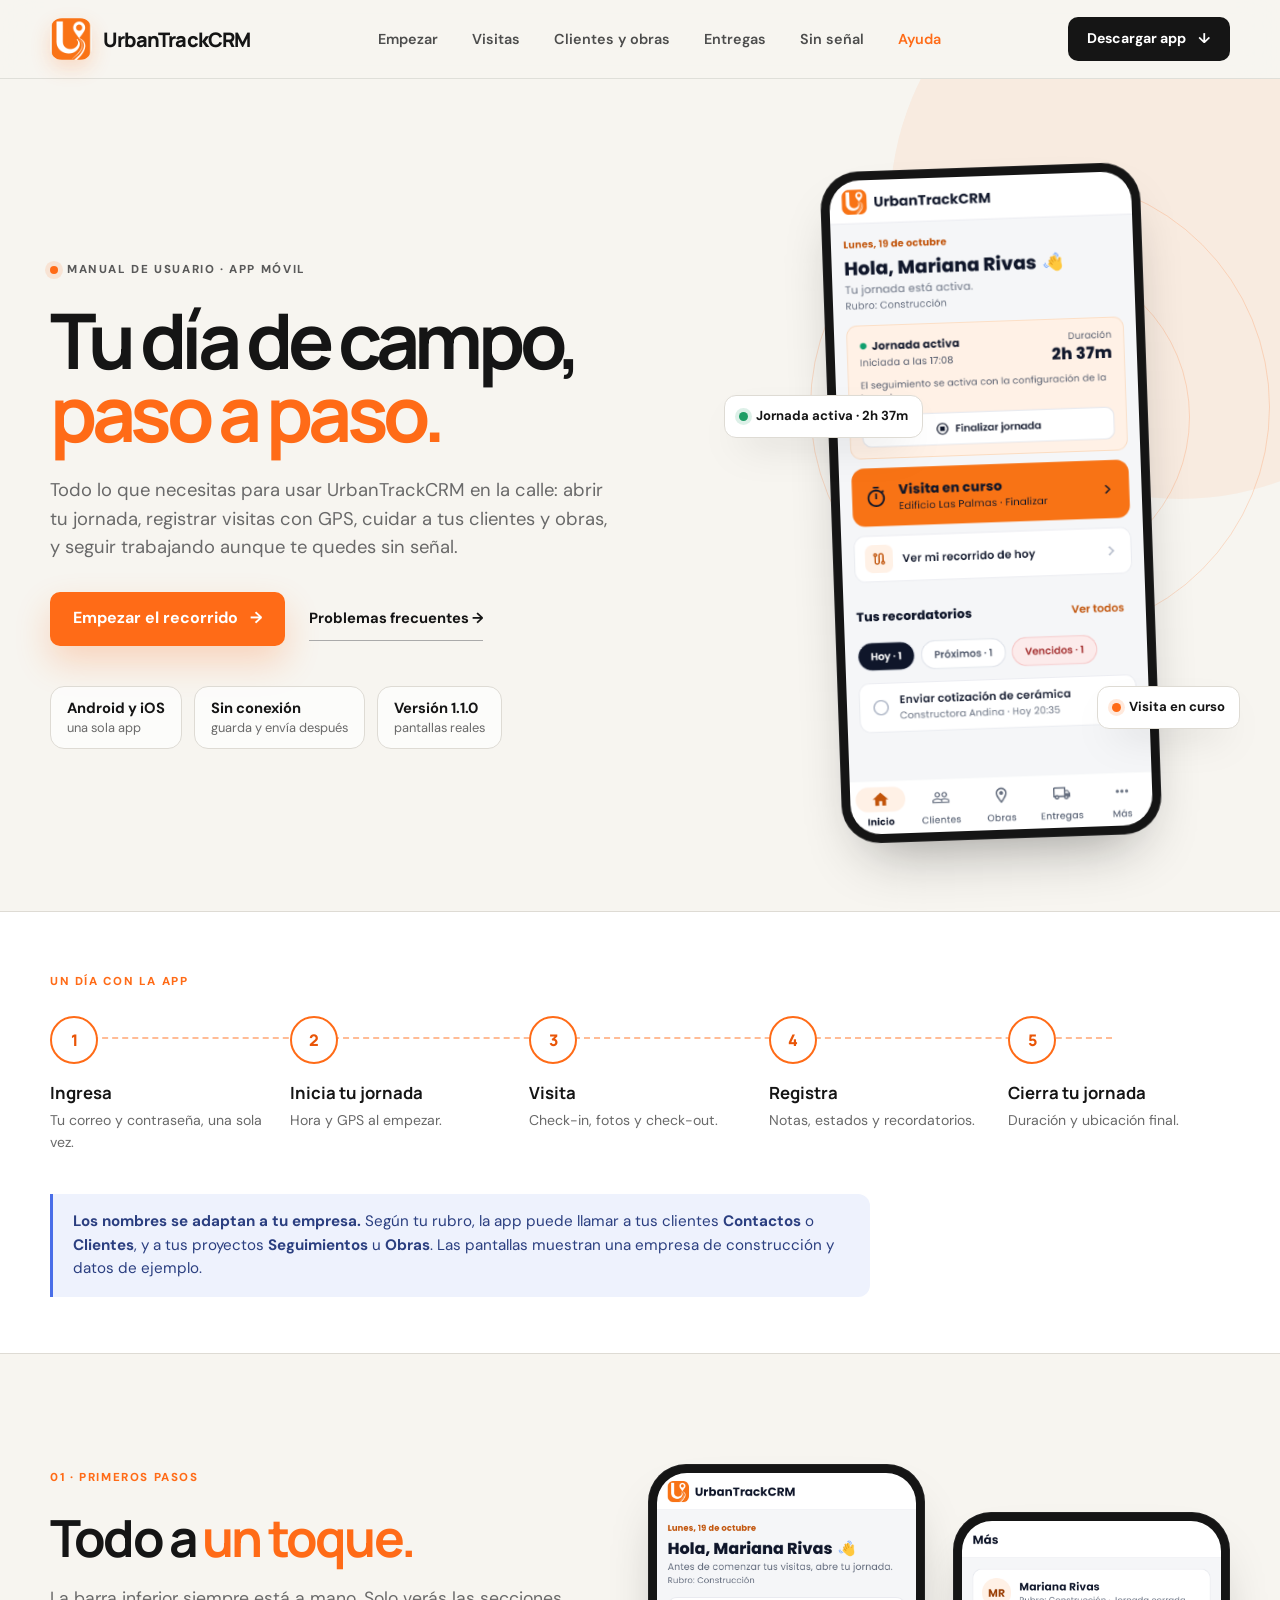
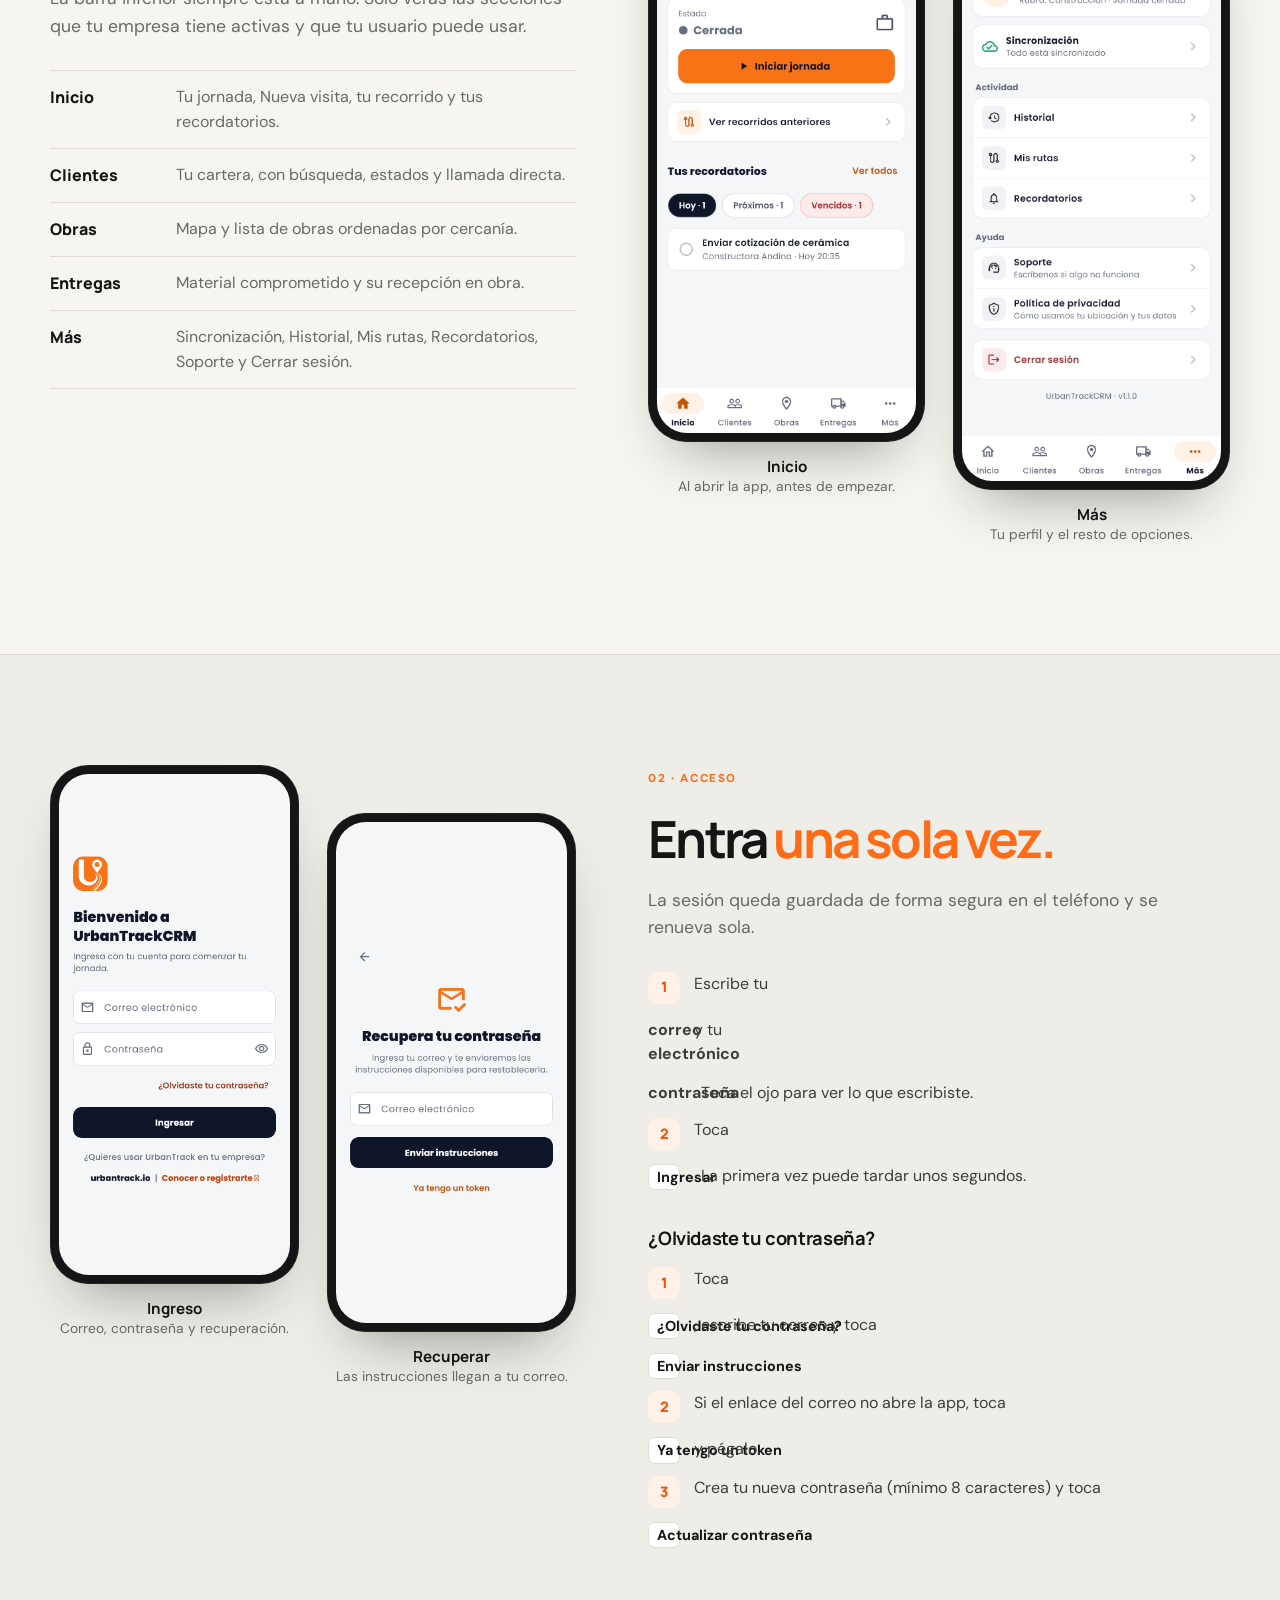
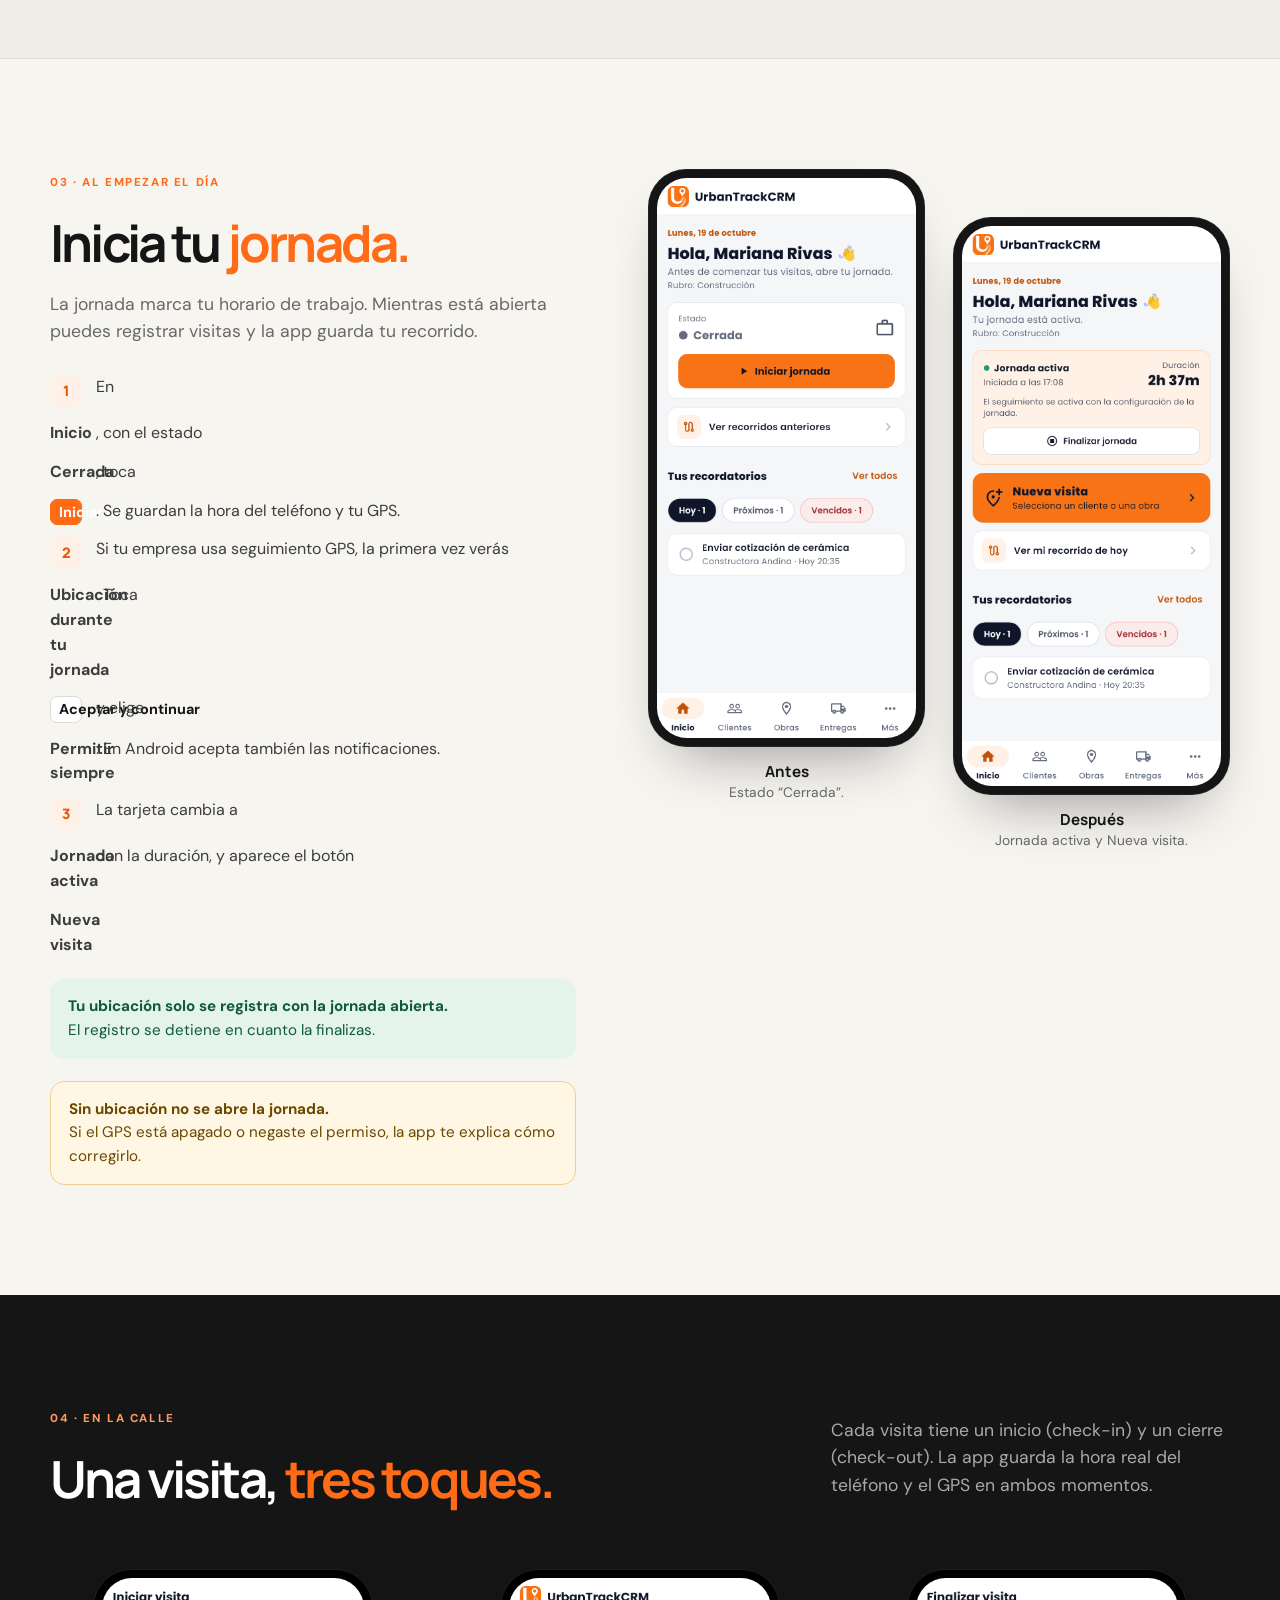
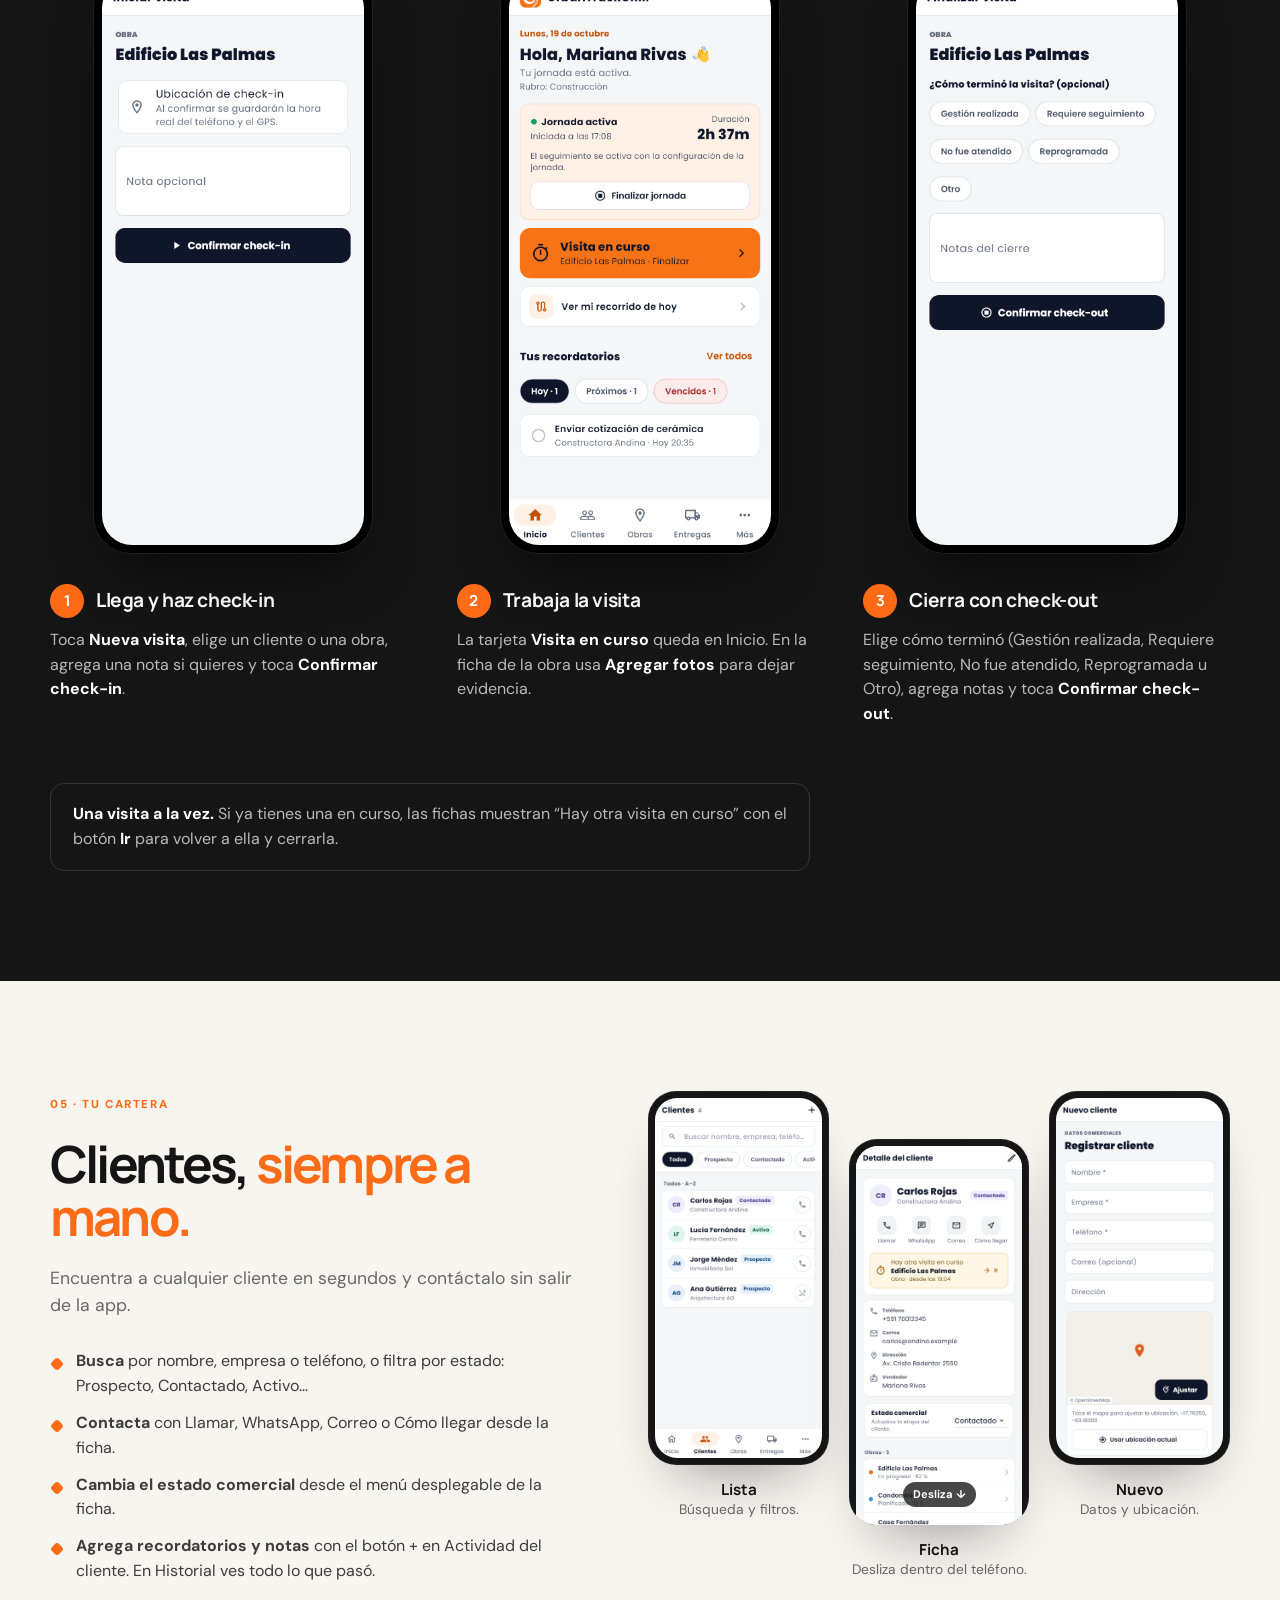
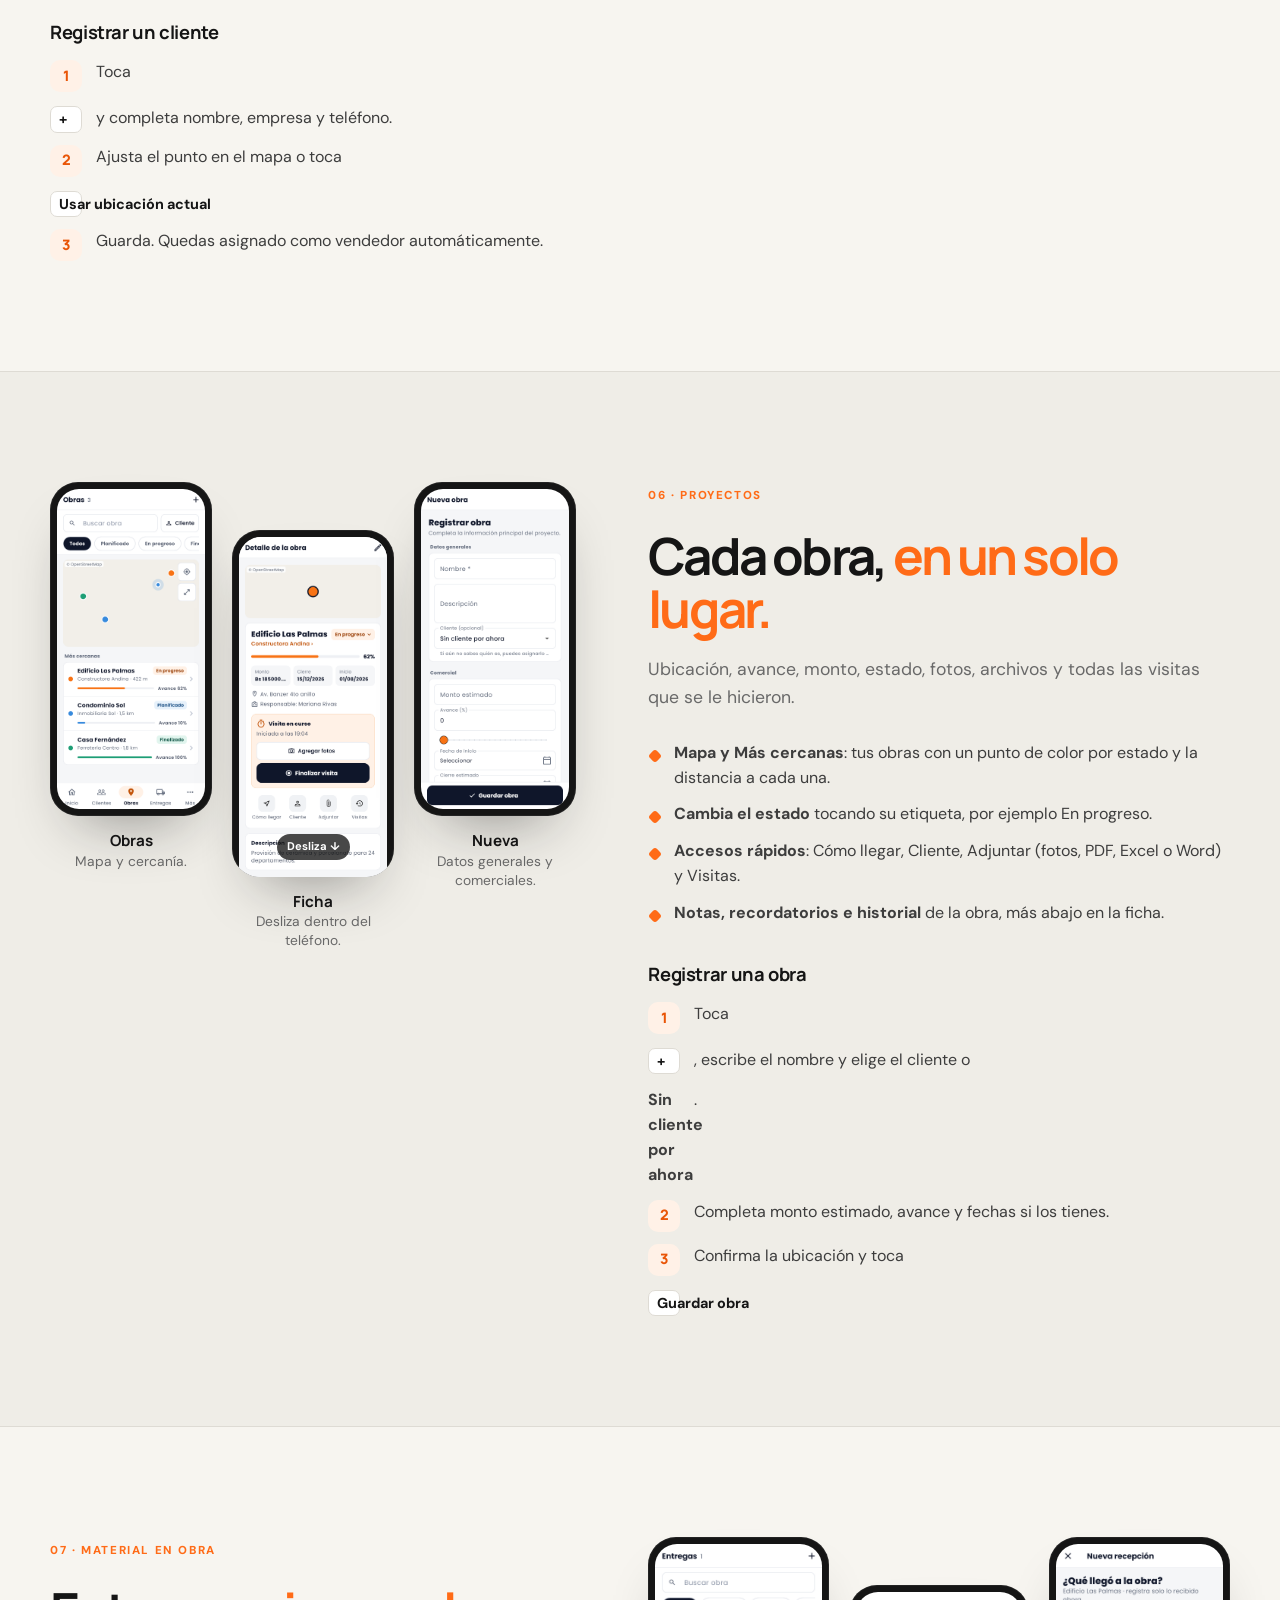
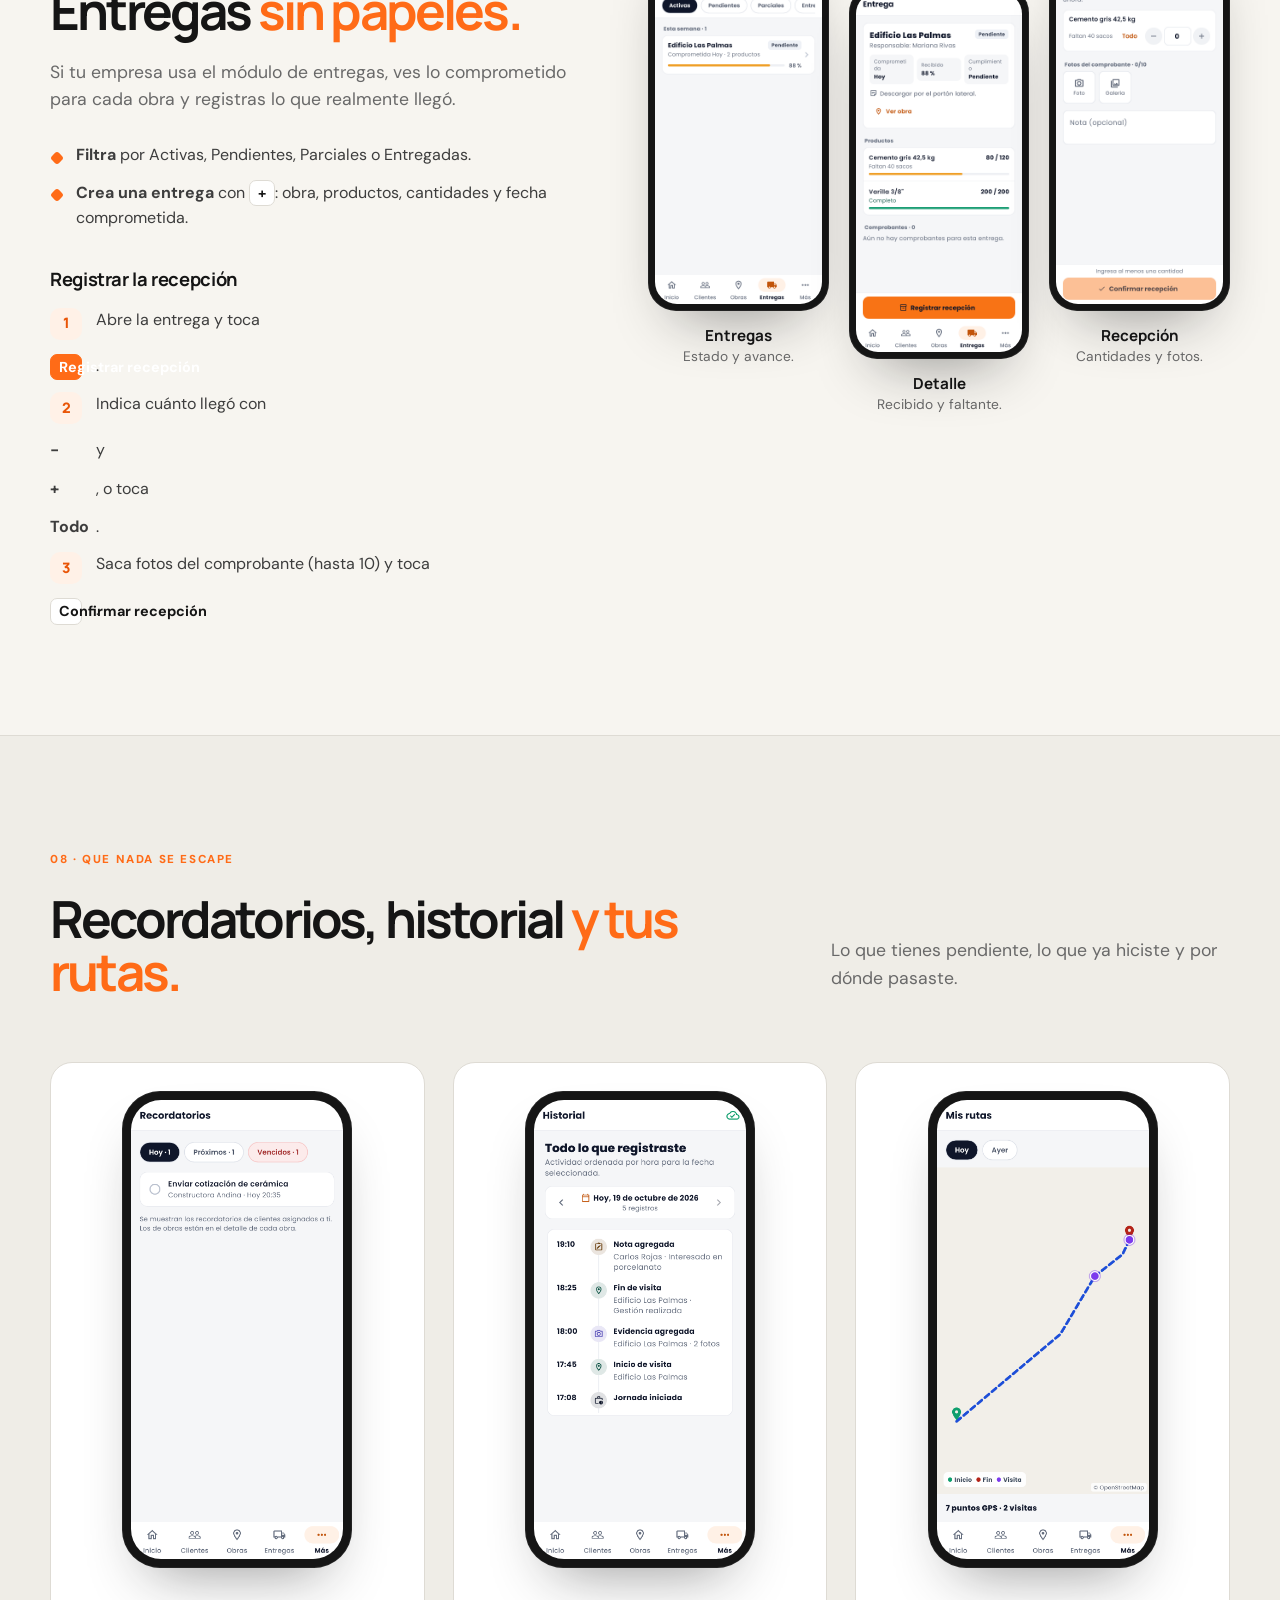
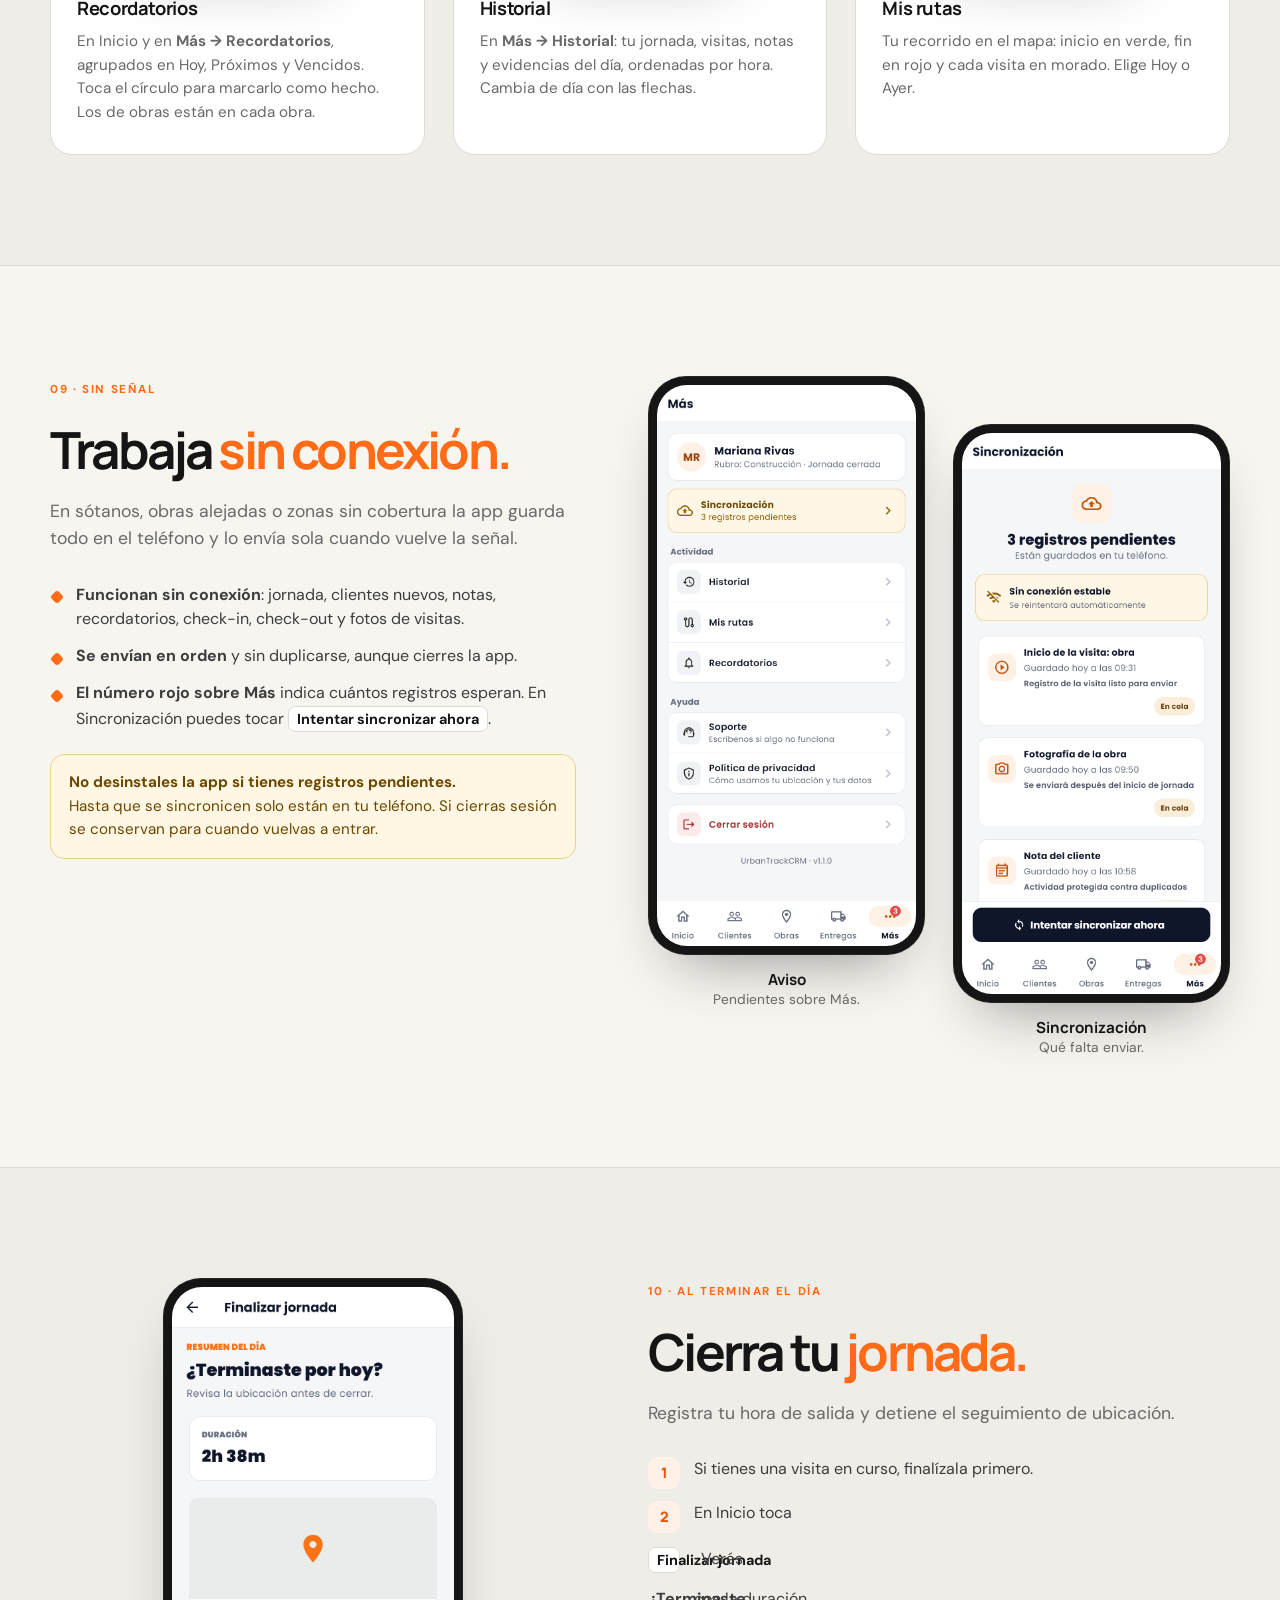
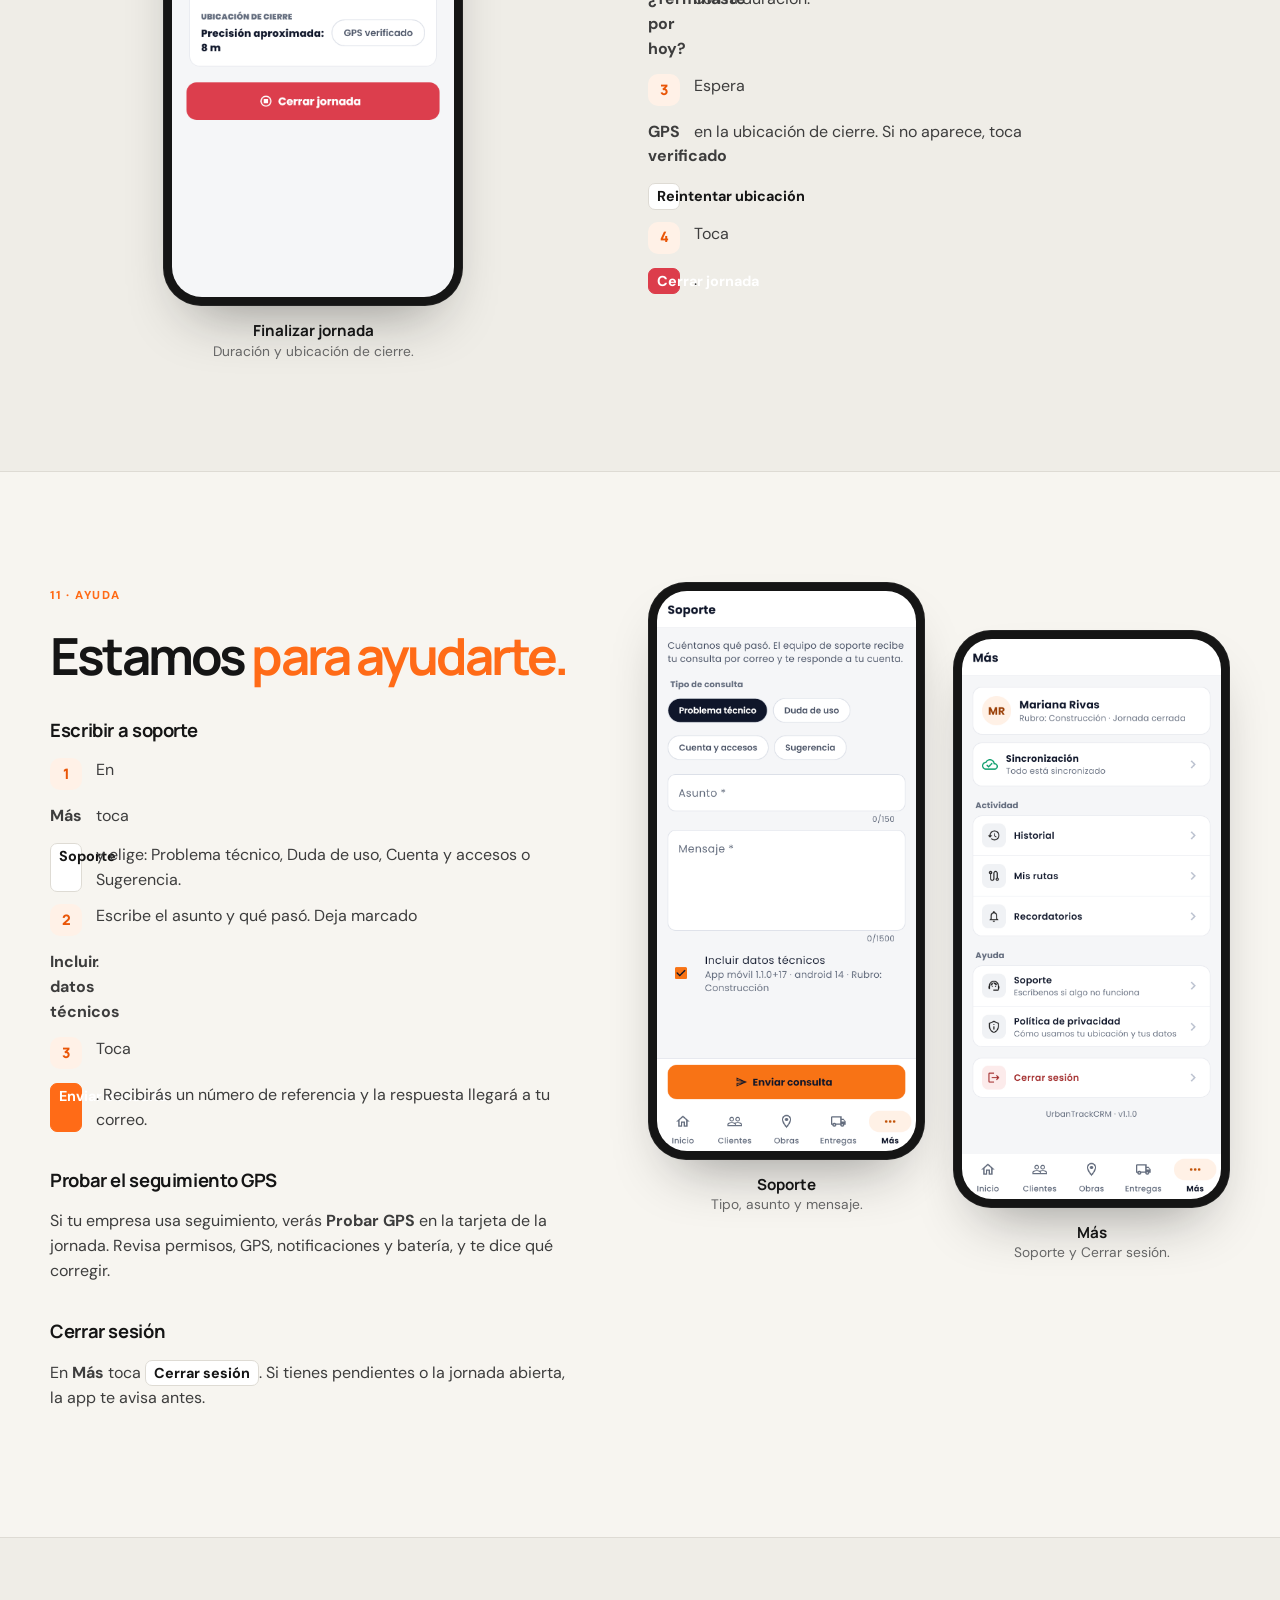
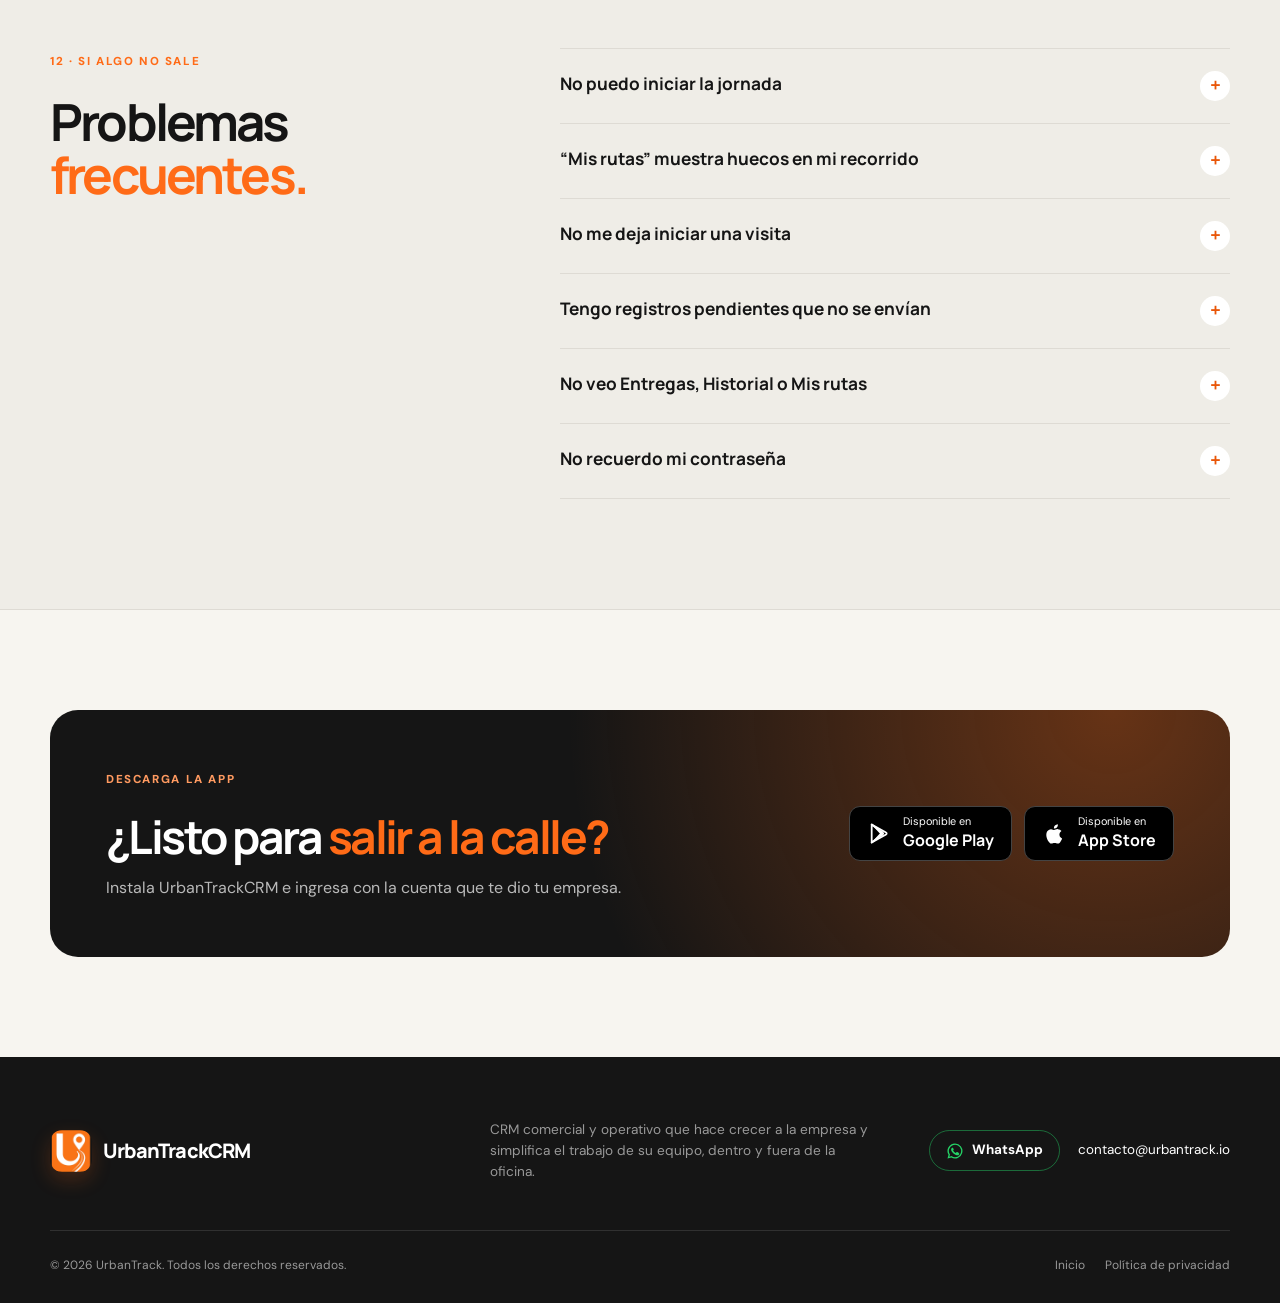
==== manual/index.html @ f8b5f6eb "Agregar manual de usuario de la app móvil Página en manual/ con las pantallas reales de la app, sepa" ====
<!doctype html>
<html lang="es">
  <head>
    <meta charset="utf-8" />
    <meta name="viewport" content="width=device-width, initial-scale=1" />
    <meta
      name="description"
      content="Manual de usuario de la app móvil UrbanTrackCRM: jornada, visitas con GPS, clientes, obras, entregas y trabajo sin conexión, paso a paso y con pantallas reales."
    />
    <meta name="theme-color" content="#ff6b17" />
    <meta property="og:title" content="Manual de usuario · App móvil UrbanTrackCRM" />
    <meta
      property="og:description"
      content="Aprende a usar la app UrbanTrackCRM en campo: jornada, visitas, clientes, obras y entregas."
    />
    <meta property="og:type" content="article" />
    <meta property="og:url" content="https://urbantrack.io/manual/" />
    <meta property="og:image" content="https://urbantrack.io/assets/og-image.jpg" />
    <meta property="og:locale" content="es_LA" />
    <link rel="canonical" href="https://urbantrack.io/manual/" />
    <title>Manual de usuario de la app | UrbanTrack</title>
    <link rel="icon" type="image/png" href="../assets/logo-192.png" />
    <link rel="apple-touch-icon" href="../assets/logo-192.png" />
    <link rel="preconnect" href="https://fonts.googleapis.com" />
    <link rel="preconnect" href="https://fonts.gstatic.com" crossorigin />
    <link
      href="https://fonts.googleapis.com/css2?family=DM+Sans:wght@400;500;600;700&family=Manrope:wght@600;700;800&display=swap"
      rel="stylesheet"
    />
    <link rel="stylesheet" href="../styles.css" />
    <link rel="stylesheet" href="manual.css" />
  </head>
  <body>
    <a class="skip-link" href="#contenido">Ir al contenido</a>

    <header class="site-header">
      <div class="container nav">
        <a class="brand" href="../" aria-label="UrbanTrackCRM, ir al sitio">
          <img src="../assets/logo-192.png" alt="" width="44" height="44" />
          <span>UrbanTrackCRM</span>
        </a>
        <nav class="nav-links" id="nav-links" aria-label="Secciones del manual">
          <a href="#empezar">Empezar</a>
          <a href="#visitas">Visitas</a>
          <a href="#clientes">Clientes y obras</a>
          <a href="#entregas">Entregas</a>
          <a href="#sin-senal">Sin señal</a>
          <a href="#ayuda">Ayuda</a>
        </nav>
        <div class="nav-actions">
          <a class="button button-small button-dark" href="#descargar"
            >Descargar app <span aria-hidden="true">↓</span></a
          >
          <button
            class="menu-toggle"
            type="button"
            aria-expanded="false"
            aria-controls="nav-links"
            aria-label="Abrir menú"
          >
            <span></span><span></span><span></span>
          </button>
        </div>
      </div>
    </header>

    <main id="contenido">
      <!-- Hero -->
      <section class="m-hero">
        <div class="hero-glow" aria-hidden="true"></div>
        <div class="container m-hero-grid">
          <div class="m-hero-copy">
            <div class="eyebrow"><span></span> Manual de usuario · App móvil</div>
            <h1>Tu día de campo, <em>paso a paso.</em></h1>
            <p>
              Todo lo que necesitas para usar UrbanTrackCRM en la calle: abrir
              tu jornada, registrar visitas con GPS, cuidar a tus clientes y
              obras, y seguir trabajando aunque te quedes sin señal.
            </p>
            <div class="hero-actions">
              <a class="button button-primary" href="#empezar"
                >Empezar el recorrido <span aria-hidden="true">→</span></a
              >
              <a class="text-link" href="#problemas"
                >Problemas frecuentes <span aria-hidden="true">→</span></a
              >
            </div>
            <ul class="m-hero-facts" aria-label="Datos de la app">
              <li><b>Android y iOS</b> una sola app</li>
              <li><b>Sin conexión</b> guarda y envía después</li>
              <li><b>Versión 1.1.0</b> pantallas reales</li>
            </ul>
          </div>
          <div class="m-hero-stage">
            <div class="stage-ring ring-one" aria-hidden="true"></div>
            <div class="stage-ring ring-two" aria-hidden="true"></div>
            <figure class="m-phone m-phone-hero">
              <img
                src="pantallas/06-home-visit.png"
                width="780"
                height="1688"
                alt="Pantalla de Inicio con la jornada activa y una visita en curso"
              />
            </figure>
            <div class="m-float m-float-top" aria-hidden="true">
              <i class="m-dot m-dot-green"></i> Jornada activa · 2h 37m
            </div>
            <div class="m-float m-float-bottom" aria-hidden="true">
              <i class="m-dot"></i> Visita en curso
            </div>
          </div>
        </div>
      </section>

      <!-- Day route -->
      <section class="m-day" aria-labelledby="dia-titulo">
        <div class="container">
          <p class="section-index" id="dia-titulo">Un día con la app</p>
          <ol class="m-day-steps">
            <li>
              <a href="#ingresar"><b>Ingresa</b><span>Tu correo y contraseña, una sola vez.</span></a>
            </li>
            <li>
              <a href="#jornada"><b>Inicia tu jornada</b><span>Hora y GPS al empezar.</span></a>
            </li>
            <li>
              <a href="#visitas"><b>Visita</b><span>Check-in, fotos y check-out.</span></a>
            </li>
            <li>
              <a href="#clientes"><b>Registra</b><span>Notas, estados y recordatorios.</span></a>
            </li>
            <li>
              <a href="#cerrar"><b>Cierra tu jornada</b><span>Duración y ubicación final.</span></a>
            </li>
          </ol>
          <p class="m-terms">
            <strong>Los nombres se adaptan a tu empresa.</strong> Según tu
            rubro, la app puede llamar a tus clientes <em>Contactos</em> o
            <em>Clientes</em>, y a tus proyectos <em>Seguimientos</em> u
            <em>Obras</em>. Las pantallas muestran una empresa de construcción y
            datos de ejemplo.
          </p>
        </div>
      </section>

      <!-- 01 Navigation -->
      <section class="m-chapter" id="empezar">
        <div class="container m-chapter-grid">
          <div class="m-copy">
            <p class="section-index">01 · Primeros pasos</p>
            <h2>Todo a <em>un toque.</em></h2>
            <p class="m-lead">
              La barra inferior siempre está a mano. Solo verás las secciones
              que tu empresa tiene activas y que tu usuario puede usar.
            </p>
            <dl class="m-tabs">
              <div><dt>Inicio</dt><dd>Tu jornada, Nueva visita, tu recorrido y tus recordatorios.</dd></div>
              <div><dt>Clientes</dt><dd>Tu cartera, con búsqueda, estados y llamada directa.</dd></div>
              <div><dt>Obras</dt><dd>Mapa y lista de obras ordenadas por cercanía.</dd></div>
              <div><dt>Entregas</dt><dd>Material comprometido y su recepción en obra.</dd></div>
              <div><dt>Más</dt><dd>Sincronización, Historial, Mis rutas, Recordatorios, Soporte y Cerrar sesión.</dd></div>
            </dl>
          </div>
          <div class="m-screens">
            <figure class="m-shot">
              <div class="m-phone"><img src="pantallas/03-home-closed.png" width="780" height="1688" loading="lazy" alt="Inicio con la jornada cerrada" /></div>
              <figcaption><b>Inicio</b> Al abrir la app, antes de empezar.</figcaption>
            </figure>
            <figure class="m-shot">
              <div class="m-phone"><img src="pantallas/20-more.png" width="780" height="1688" loading="lazy" alt="Pantalla Más" /></div>
              <figcaption><b>Más</b> Tu perfil y el resto de opciones.</figcaption>
            </figure>
          </div>
        </div>
      </section>

      <!-- 02 Sign in -->
      <section class="m-chapter m-alt" id="ingresar">
        <div class="container m-chapter-grid m-flip">
          <div class="m-copy">
            <p class="section-index">02 · Acceso</p>
            <h2>Entra <em>una sola vez.</em></h2>
            <p class="m-lead">
              La sesión queda guardada de forma segura en el teléfono y se
              renueva sola.
            </p>
            <ol class="m-steps">
              <li>Escribe tu <b>correo electrónico</b> y tu <b>contraseña</b>. Toca el ojo para ver lo que escribiste.</li>
              <li>Toca <span class="m-ui">Ingresar</span>. La primera vez puede tardar unos segundos.</li>
            </ol>
            <h3>¿Olvidaste tu contraseña?</h3>
            <ol class="m-steps">
              <li>Toca <span class="m-ui">¿Olvidaste tu contraseña?</span>, escribe tu correo y toca <span class="m-ui">Enviar instrucciones</span>.</li>
              <li>Si el enlace del correo no abre la app, toca <span class="m-ui">Ya tengo un token</span> y pégalo.</li>
              <li>Crea tu nueva contraseña (mínimo 8 caracteres) y toca <span class="m-ui">Actualizar contraseña</span>.</li>
            </ol>
          </div>
          <div class="m-screens">
            <figure class="m-shot">
              <div class="m-phone"><img src="pantallas/01-login.png" width="780" height="1688" loading="lazy" alt="Pantalla de ingreso" /></div>
              <figcaption><b>Ingreso</b> Correo, contraseña y recuperación.</figcaption>
            </figure>
            <figure class="m-shot">
              <div class="m-phone"><img src="pantallas/02-forgot-password.png" width="780" height="1688" loading="lazy" alt="Recuperar contraseña" /></div>
              <figcaption><b>Recuperar</b> Las instrucciones llegan a tu correo.</figcaption>
            </figure>
          </div>
        </div>
      </section>

      <!-- 03 Workday -->
      <section class="m-chapter" id="jornada">
        <div class="container m-chapter-grid">
          <div class="m-copy">
            <p class="section-index">03 · Al empezar el día</p>
            <h2>Inicia tu <em>jornada.</em></h2>
            <p class="m-lead">
              La jornada marca tu horario de trabajo. Mientras está abierta
              puedes registrar visitas y la app guarda tu recorrido.
            </p>
            <ol class="m-steps">
              <li>En <b>Inicio</b>, con el estado <b>Cerrada</b>, toca <span class="m-ui m-ui-orange">Iniciar jornada</span>. Se guardan la hora del teléfono y tu GPS.</li>
              <li>Si tu empresa usa seguimiento GPS, la primera vez verás <b>Ubicación durante tu jornada</b>. Toca <span class="m-ui">Aceptar y continuar</span> y elige <b>Permitir siempre</b>. En Android acepta también las notificaciones.</li>
              <li>La tarjeta cambia a <b>Jornada activa</b> con la duración, y aparece el botón <b>Nueva visita</b>.</li>
            </ol>
            <div class="m-note m-note-ok">
              <strong>Tu ubicación solo se registra con la jornada abierta.</strong>
              El registro se detiene en cuanto la finalizas.
            </div>
            <div class="m-note m-note-warn">
              <strong>Sin ubicación no se abre la jornada.</strong>
              Si el GPS está apagado o negaste el permiso, la app te explica cómo corregirlo.
            </div>
          </div>
          <div class="m-screens">
            <figure class="m-shot">
              <div class="m-phone"><img src="pantallas/03-home-closed.png" width="780" height="1688" loading="lazy" alt="Jornada cerrada con el botón Iniciar jornada" /></div>
              <figcaption><b>Antes</b> Estado “Cerrada”.</figcaption>
            </figure>
            <figure class="m-shot">
              <div class="m-phone"><img src="pantallas/04-home-active.png" width="780" height="1688" loading="lazy" alt="Jornada activa con duración y Nueva visita" /></div>
              <figcaption><b>Después</b> Jornada activa y Nueva visita.</figcaption>
            </figure>
          </div>
        </div>
      </section>

      <!-- 04 Visits (dark band) -->
      <section class="m-chapter m-dark" id="visitas">
        <div class="container">
          <div class="m-wide-head">
            <div>
              <p class="section-index light">04 · En la calle</p>
              <h2>Una visita, <em>tres toques.</em></h2>
            </div>
            <p class="m-lead">
              Cada visita tiene un inicio (check-in) y un cierre (check-out).
              La app guarda la hora real del teléfono y el GPS en ambos
              momentos.
            </p>
          </div>
          <ol class="m-flow">
            <li>
              <figure class="m-shot">
                <div class="m-phone"><img src="pantallas/05-check-in.png" width="780" height="1688" loading="lazy" alt="Iniciar visita" /></div>
              </figure>
              <h3><span>1</span> Llega y haz check-in</h3>
              <p>Toca <b>Nueva visita</b>, elige un cliente o una obra, agrega una nota si quieres y toca <b>Confirmar check-in</b>.</p>
            </li>
            <li>
              <figure class="m-shot">
                <div class="m-phone"><img src="pantallas/06-home-visit.png" width="780" height="1688" loading="lazy" alt="Visita en curso en Inicio" /></div>
              </figure>
              <h3><span>2</span> Trabaja la visita</h3>
              <p>La tarjeta <b>Visita en curso</b> queda en Inicio. En la ficha de la obra usa <b>Agregar fotos</b> para dejar evidencia.</p>
            </li>
            <li>
              <figure class="m-shot">
                <div class="m-phone"><img src="pantallas/07-check-out.png" width="780" height="1688" loading="lazy" alt="Finalizar visita" /></div>
              </figure>
              <h3><span>3</span> Cierra con check-out</h3>
              <p>Elige cómo terminó (Gestión realizada, Requiere seguimiento, No fue atendido, Reprogramada u Otro), agrega notas y toca <b>Confirmar check-out</b>.</p>
            </li>
          </ol>
          <p class="m-dark-note">
            <strong>Una visita a la vez.</strong> Si ya tienes una en curso,
            las fichas muestran “Hay otra visita en curso” con el botón
            <b>Ir</b> para volver a ella y cerrarla.
          </p>
        </div>
      </section>

      <!-- 05 Customers -->
      <section class="m-chapter" id="clientes">
        <div class="container m-chapter-grid">
          <div class="m-copy">
            <p class="section-index">05 · Tu cartera</p>
            <h2>Clientes, <em>siempre a mano.</em></h2>
            <p class="m-lead">
              Encuentra a cualquier cliente en segundos y contáctalo sin salir
              de la app.
            </p>
            <ul class="m-list">
              <li><b>Busca</b> por nombre, empresa o teléfono, o filtra por estado: Prospecto, Contactado, Activo…</li>
              <li><b>Contacta</b> con Llamar, WhatsApp, Correo o Cómo llegar desde la ficha.</li>
              <li><b>Cambia el estado comercial</b> desde el menú desplegable de la ficha.</li>
              <li><b>Agrega recordatorios y notas</b> con el botón + en Actividad del cliente. En Historial ves todo lo que pasó.</li>
            </ul>
            <h3>Registrar un cliente</h3>
            <ol class="m-steps">
              <li>Toca <span class="m-ui">+</span> y completa nombre, empresa y teléfono.</li>
              <li>Ajusta el punto en el mapa o toca <span class="m-ui">Usar ubicación actual</span>.</li>
              <li>Guarda. Quedas asignado como vendedor automáticamente.</li>
            </ol>
          </div>
          <div class="m-screens m-screens-3">
            <figure class="m-shot">
              <div class="m-phone"><img src="pantallas/08-customers.png" width="780" height="1688" loading="lazy" alt="Lista de clientes" /></div>
              <figcaption><b>Lista</b> Búsqueda y filtros.</figcaption>
            </figure>
            <figure class="m-shot">
              <div class="m-phone m-scroll" tabindex="0" aria-label="Ficha del cliente, desliza para ver más"><img src="pantallas/09-customer-detail.png" width="780" height="2867" loading="lazy" alt="Ficha completa del cliente" /></div>
              <figcaption><b>Ficha</b> Desliza dentro del teléfono.</figcaption>
            </figure>
            <figure class="m-shot">
              <div class="m-phone"><img src="pantallas/10-customer-form.png" width="780" height="1688" loading="lazy" alt="Registrar cliente" /></div>
              <figcaption><b>Nuevo</b> Datos y ubicación.</figcaption>
            </figure>
          </div>
        </div>
      </section>

      <!-- 06 Projects -->
      <section class="m-chapter m-alt" id="obras">
        <div class="container m-chapter-grid m-flip">
          <div class="m-copy">
            <p class="section-index">06 · Proyectos</p>
            <h2>Cada obra, <em>en un solo lugar.</em></h2>
            <p class="m-lead">
              Ubicación, avance, monto, estado, fotos, archivos y todas las
              visitas que se le hicieron.
            </p>
            <ul class="m-list">
              <li><b>Mapa y Más cercanas</b>: tus obras con un punto de color por estado y la distancia a cada una.</li>
              <li><b>Cambia el estado</b> tocando su etiqueta, por ejemplo En progreso.</li>
              <li><b>Accesos rápidos</b>: Cómo llegar, Cliente, Adjuntar (fotos, PDF, Excel o Word) y Visitas.</li>
              <li><b>Notas, recordatorios e historial</b> de la obra, más abajo en la ficha.</li>
            </ul>
            <h3>Registrar una obra</h3>
            <ol class="m-steps">
              <li>Toca <span class="m-ui">+</span>, escribe el nombre y elige el cliente o <b>Sin cliente por ahora</b>.</li>
              <li>Completa monto estimado, avance y fechas si los tienes.</li>
              <li>Confirma la ubicación y toca <span class="m-ui">Guardar obra</span>.</li>
            </ol>
          </div>
          <div class="m-screens m-screens-3">
            <figure class="m-shot">
              <div class="m-phone"><img src="pantallas/11-projects.png" width="780" height="1688" loading="lazy" alt="Lista y mapa de obras" /></div>
              <figcaption><b>Obras</b> Mapa y cercanía.</figcaption>
            </figure>
            <figure class="m-shot">
              <div class="m-phone m-scroll" tabindex="0" aria-label="Ficha de la obra, desliza para ver más"><img src="pantallas/12-project-detail.png" width="780" height="2867" loading="lazy" alt="Ficha completa de la obra" /></div>
              <figcaption><b>Ficha</b> Desliza dentro del teléfono.</figcaption>
            </figure>
            <figure class="m-shot">
              <div class="m-phone"><img src="pantallas/13-project-form.png" width="780" height="1688" loading="lazy" alt="Registrar obra" /></div>
              <figcaption><b>Nueva</b> Datos generales y comerciales.</figcaption>
            </figure>
          </div>
        </div>
      </section>

      <!-- 07 Deliveries -->
      <section class="m-chapter" id="entregas">
        <div class="container m-chapter-grid">
          <div class="m-copy">
            <p class="section-index">07 · Material en obra</p>
            <h2>Entregas <em>sin papeles.</em></h2>
            <p class="m-lead">
              Si tu empresa usa el módulo de entregas, ves lo comprometido para
              cada obra y registras lo que realmente llegó.
            </p>
            <ul class="m-list">
              <li><b>Filtra</b> por Activas, Pendientes, Parciales o Entregadas.</li>
              <li><b>Crea una entrega</b> con <span class="m-ui">+</span>: obra, productos, cantidades y fecha comprometida.</li>
            </ul>
            <h3>Registrar la recepción</h3>
            <ol class="m-steps">
              <li>Abre la entrega y toca <span class="m-ui m-ui-orange">Registrar recepción</span>.</li>
              <li>Indica cuánto llegó con <b>−</b> y <b>+</b>, o toca <b>Todo</b>.</li>
              <li>Saca fotos del comprobante (hasta 10) y toca <span class="m-ui">Confirmar recepción</span>.</li>
            </ol>
          </div>
          <div class="m-screens m-screens-3">
            <figure class="m-shot">
              <div class="m-phone"><img src="pantallas/14-deliveries.png" width="780" height="1688" loading="lazy" alt="Lista de entregas" /></div>
              <figcaption><b>Entregas</b> Estado y avance.</figcaption>
            </figure>
            <figure class="m-shot">
              <div class="m-phone"><img src="pantallas/15-delivery-detail.png" width="780" height="1688" loading="lazy" alt="Detalle de la entrega" /></div>
              <figcaption><b>Detalle</b> Recibido y faltante.</figcaption>
            </figure>
            <figure class="m-shot">
              <div class="m-phone"><img src="pantallas/16-delivery-receipt.png" width="780" height="1688" loading="lazy" alt="Nueva recepción" /></div>
              <figcaption><b>Recepción</b> Cantidades y fotos.</figcaption>
            </figure>
          </div>
        </div>
      </section>

      <!-- 08–09 Reminders, history, routes -->
      <section class="m-chapter m-alt" id="seguimiento">
        <div class="container">
          <div class="m-wide-head">
            <div>
              <p class="section-index">08 · Que nada se escape</p>
              <h2>Recordatorios, historial <em>y tus rutas.</em></h2>
            </div>
            <p class="m-lead">
              Lo que tienes pendiente, lo que ya hiciste y por dónde pasaste.
            </p>
          </div>
          <div class="m-cards">
            <article class="m-card">
              <div class="m-phone"><img src="pantallas/17-reminders.png" width="780" height="1688" loading="lazy" alt="Recordatorios" /></div>
              <h3>Recordatorios</h3>
              <p>En Inicio y en <b>Más → Recordatorios</b>, agrupados en Hoy, Próximos y Vencidos. Toca el círculo para marcarlo como hecho. Los de obras están en cada obra.</p>
            </article>
            <article class="m-card">
              <div class="m-phone"><img src="pantallas/19-history.png" width="780" height="1688" loading="lazy" alt="Historial del día" /></div>
              <h3>Historial</h3>
              <p>En <b>Más → Historial</b>: tu jornada, visitas, notas y evidencias del día, ordenadas por hora. Cambia de día con las flechas.</p>
            </article>
            <article class="m-card">
              <div class="m-phone"><img src="pantallas/18-routes.png" width="780" height="1688" loading="lazy" alt="Mis rutas" /></div>
              <h3>Mis rutas</h3>
              <p>Tu recorrido en el mapa: inicio en verde, fin en rojo y cada visita en morado. Elige Hoy o Ayer.</p>
            </article>
          </div>
        </div>
      </section>

      <!-- 10 Offline -->
      <section class="m-chapter" id="sin-senal">
        <div class="container m-chapter-grid">
          <div class="m-copy">
            <p class="section-index">09 · Sin señal</p>
            <h2>Trabaja <em>sin conexión.</em></h2>
            <p class="m-lead">
              En sótanos, obras alejadas o zonas sin cobertura la app guarda
              todo en el teléfono y lo envía sola cuando vuelve la señal.
            </p>
            <ul class="m-list">
              <li><b>Funcionan sin conexión</b>: jornada, clientes nuevos, notas, recordatorios, check-in, check-out y fotos de visitas.</li>
              <li><b>Se envían en orden</b> y sin duplicarse, aunque cierres la app.</li>
              <li><b>El número rojo sobre Más</b> indica cuántos registros esperan. En Sincronización puedes tocar <span class="m-ui">Intentar sincronizar ahora</span>.</li>
            </ul>
            <div class="m-note m-note-warn">
              <strong>No desinstales la app si tienes registros pendientes.</strong>
              Hasta que se sincronicen solo están en tu teléfono. Si cierras sesión se conservan para cuando vuelvas a entrar.
            </div>
          </div>
          <div class="m-screens">
            <figure class="m-shot">
              <div class="m-phone"><img src="pantallas/24-more-pending.png" width="780" height="1688" loading="lazy" alt="Más con registros pendientes" /></div>
              <figcaption><b>Aviso</b> Pendientes sobre Más.</figcaption>
            </figure>
            <figure class="m-shot">
              <div class="m-phone"><img src="pantallas/23-sync.png" width="780" height="1688" loading="lazy" alt="Sincronización con registros pendientes" /></div>
              <figcaption><b>Sincronización</b> Qué falta enviar.</figcaption>
            </figure>
          </div>
        </div>
      </section>

      <!-- 11 Close workday -->
      <section class="m-chapter m-alt" id="cerrar">
        <div class="container m-chapter-grid m-flip">
          <div class="m-copy">
            <p class="section-index">10 · Al terminar el día</p>
            <h2>Cierra tu <em>jornada.</em></h2>
            <p class="m-lead">
              Registra tu hora de salida y detiene el seguimiento de ubicación.
            </p>
            <ol class="m-steps">
              <li>Si tienes una visita en curso, finalízala primero.</li>
              <li>En Inicio toca <span class="m-ui">Finalizar jornada</span>. Verás <b>¿Terminaste por hoy?</b> con la duración.</li>
              <li>Espera <b>GPS verificado</b> en la ubicación de cierre. Si no aparece, toca <span class="m-ui">Reintentar ubicación</span>.</li>
              <li>Toca <span class="m-ui m-ui-red">Cerrar jornada</span>.</li>
            </ol>
          </div>
          <div class="m-screens m-screens-1">
            <figure class="m-shot">
              <div class="m-phone"><img src="pantallas/22-close-workday.png" width="780" height="1688" loading="lazy" alt="Finalizar jornada" /></div>
              <figcaption><b>Finalizar jornada</b> Duración y ubicación de cierre.</figcaption>
            </figure>
          </div>
        </div>
      </section>

      <!-- 12 Help -->
      <section class="m-chapter" id="ayuda">
        <div class="container m-chapter-grid">
          <div class="m-copy">
            <p class="section-index">11 · Ayuda</p>
            <h2>Estamos <em>para ayudarte.</em></h2>
            <h3>Escribir a soporte</h3>
            <ol class="m-steps">
              <li>En <b>Más</b> toca <span class="m-ui">Soporte</span> y elige: Problema técnico, Duda de uso, Cuenta y accesos o Sugerencia.</li>
              <li>Escribe el asunto y qué pasó. Deja marcado <b>Incluir datos técnicos</b>.</li>
              <li>Toca <span class="m-ui m-ui-orange">Enviar consulta</span>. Recibirás un número de referencia y la respuesta llegará a tu correo.</li>
            </ol>
            <h3>Probar el seguimiento GPS</h3>
            <p>Si tu empresa usa seguimiento, verás <b>Probar GPS</b> en la tarjeta de la jornada. Revisa permisos, GPS, notificaciones y batería, y te dice qué corregir.</p>
            <h3>Cerrar sesión</h3>
            <p>En <b>Más</b> toca <span class="m-ui">Cerrar sesión</span>. Si tienes pendientes o la jornada abierta, la app te avisa antes.</p>
          </div>
          <div class="m-screens">
            <figure class="m-shot">
              <div class="m-phone"><img src="pantallas/21-support.png" width="780" height="1688" loading="lazy" alt="Soporte" /></div>
              <figcaption><b>Soporte</b> Tipo, asunto y mensaje.</figcaption>
            </figure>
            <figure class="m-shot">
              <div class="m-phone"><img src="pantallas/20-more.png" width="780" height="1688" loading="lazy" alt="Más con Cerrar sesión" /></div>
              <figcaption><b>Más</b> Soporte y Cerrar sesión.</figcaption>
            </figure>
          </div>
        </div>
      </section>

      <!-- FAQ -->
      <section class="m-chapter m-alt" id="problemas">
        <div class="container m-faq-grid">
          <div>
            <p class="section-index">12 · Si algo no sale</p>
            <h2>Problemas <em>frecuentes.</em></h2>
          </div>
          <div class="m-faq">
            <details>
              <summary>No puedo iniciar la jornada</summary>
              <p>Revisa que la ubicación del teléfono esté encendida y que la app tenga permiso de ubicación. Si lo negaste, actívalo en Ajustes → Aplicaciones → UrbanTrackCRM → Permisos → Ubicación, y vuelve a tocar Iniciar jornada.</p>
            </details>
            <details>
              <summary>“Mis rutas” muestra huecos en mi recorrido</summary>
              <p>Usa Probar GPS. Lo más común es que el permiso esté en “solo mientras usas la app” (debe ser Permitir siempre), que las notificaciones estén apagadas o que Android ahorre batería con la app. En Ajustes de batería busca UrbanTrackCRM y quítale las restricciones.</p>
            </details>
            <details>
              <summary>No me deja iniciar una visita</summary>
              <p>Necesitas la jornada abierta y ninguna otra visita en curso. El aviso “Hay otra visita en curso” te lleva a ella con Ir: finalízala y empieza la nueva.</p>
            </details>
            <details>
              <summary>Tengo registros pendientes que no se envían</summary>
              <p>Conéctate a una red estable y entra a Más → Sincronización para tocar Intentar sincronizar ahora. Algunos registros esperan a otro (una foto se envía después de su check-in) y salen solos en orden.</p>
            </details>
            <details>
              <summary>No veo Entregas, Historial o Mis rutas</summary>
              <p>La app muestra solo las secciones que tu empresa tiene activas y que tu usuario puede usar. Pídeselas al administrador de tu empresa.</p>
            </details>
            <details>
              <summary>No recuerdo mi contraseña</summary>
              <p>Toca ¿Olvidaste tu contraseña? en la pantalla de ingreso y sigue el correo. Si el enlace no abre la app, usa Ya tengo un token y pega el token.</p>
            </details>
          </div>
        </div>
      </section>

      <!-- Download / help CTA -->
      <section class="m-cta" id="descargar">
        <div class="container m-cta-card">
          <div>
            <p class="section-index light">Descarga la app</p>
            <h2>¿Listo para <em>salir a la calle?</em></h2>
            <p>Instala UrbanTrackCRM e ingresa con la cuenta que te dio tu empresa.</p>
          </div>
          <div class="store-links">
            <a class="store-badge" href="https://play.google.com/store/apps/details?id=io.urbantrack.crm.app" target="_blank" rel="noopener noreferrer" aria-label="Descargar UrbanTrackCRM en Google Play">
              <svg viewBox="0 0 24 24" aria-hidden="true"><path d="m4.5 3.4 10.8 8.1a.62.62 0 0 1 0 1L4.5 20.6V3.4Z" /><path d="m4.5 3.4 13.8 7.7a1 1 0 0 1 0 1.8L4.5 20.6M14.5 11l-7.8 8.2M14.5 13 6.7 4.8" /></svg>
              <span>Disponible en<b>Google Play</b></span>
            </a>
            <a class="store-badge" href="https://apps.apple.com/bo/app/urbantrackcrm/id6805187687" target="_blank" rel="noopener noreferrer" aria-label="Descargar UrbanTrackCRM en App Store">
              <svg viewBox="0 0 24 24" aria-hidden="true"><path d="M16.7 13.2c0-2.3 1.9-3.4 2-3.5a4.3 4.3 0 0 0-3.4-1.9c-1.5-.2-2.9.9-3.6.9-.7 0-1.8-.9-3-.9-1.5 0-3 .9-3.8 2.3-1.6 2.8-.4 7 1.2 9.3.8 1.1 1.7 2.4 2.9 2.3 1.2 0 1.6-.7 3.1-.7s1.9.7 3.1.7c1.3 0 2.1-1.1 2.8-2.3.9-1.3 1.3-2.6 1.3-2.7-.1 0-2.6-1-2.6-3.5ZM14.3 6.3A4 4 0 0 0 15.2 3a4.1 4.1 0 0 0-2.8 1.4 3.8 3.8 0 0 0-1 2.8 3.4 3.4 0 0 0 2.9-.9Z" /></svg>
              <span>Disponible en<b>App Store</b></span>
            </a>
          </div>
        </div>
      </section>
    </main>

    <footer class="site-footer">
      <div class="container footer-main">
        <a class="brand brand-light" href="../"
          ><img src="../assets/logo-192.png" alt="" width="44" height="44" /><span
            >UrbanTrackCRM</span
          ></a
        >
        <p>
          CRM comercial y operativo que hace crecer a la empresa y simplifica
          el trabajo de su equipo, dentro y fuera de la oficina.
        </p>
        <div class="footer-contact">
          <a
            class="whatsapp-link"
            href="https://wa.me/59172196093?text=Hola%2C%20tengo%20una%20duda%20sobre%20la%20app%20UrbanTrackCRM"
            target="_blank"
            rel="noopener noreferrer"
            aria-label="Escribir a UrbanTrack por WhatsApp"
          >
            <svg viewBox="0 0 24 24" aria-hidden="true">
              <path
                d="M12 2a10 10 0 0 0-8.6 15.1L2 22l5-1.3A10 10 0 1 0 12 2Zm0 18.2a8.2 8.2 0 0 1-4.2-1.2l-.3-.2-3 .8.8-2.9-.2-.3A8.2 8.2 0 1 1 12 20.2Zm4.5-6.1c-.2-.1-1.5-.7-1.7-.8-.2-.1-.4-.1-.6.1l-.8 1c-.1.2-.3.2-.5.1a6.7 6.7 0 0 1-3.3-2.9c-.3-.4.2-.4.7-1.3.1-.2 0-.3 0-.4l-.8-1.8c-.2-.5-.4-.4-.6-.4h-.5a1 1 0 0 0-.7.3 3 3 0 0 0-.9 2.2 5.2 5.2 0 0 0 1.1 2.8 11.9 11.9 0 0 0 4.6 4c1.7.7 2.4.8 3.2.7.5-.1 1.5-.6 1.8-1.2.2-.6.2-1.1.1-1.2l-.4-.3Z"
              />
            </svg>
            WhatsApp
          </a>
          <a href="mailto:contacto@urbantrack.io">contacto@urbantrack.io</a>
        </div>
      </div>
      <div class="container footer-bottom">
        <span>© 2026 UrbanTrack. Todos los derechos reservados.</span>
        <span class="footer-links"><a href="../">Inicio</a><a href="../privacy.html">Política de privacidad</a></span>
      </div>
    </footer>
    <script src="manual.js"></script>
  </body>
</html>
---- styles.css ----
:root {
  --orange: #ff6b17;
  --orange-dark: #e95507;
  --ink: #151515;
  --cream: #f7f5f0;
  --white: #fff;
  --muted: #696969;
  --line: #dedbd4;
  --green: #1e9d65;
  --blue: #496ee8;
  --max: 1180px;
}
* {
  box-sizing: border-box;
}
html {
  scroll-behavior: smooth;
}
body {
  margin: 0;
  background: var(--cream);
  color: var(--ink);
  font-family: "DM Sans", system-ui, sans-serif;
  line-height: 1.55;
  -webkit-font-smoothing: antialiased;
}
img {
  display: block;
  max-width: 100%;
}
a {
  color: inherit;
  text-decoration: none;
}
button,
a {
  -webkit-tap-highlight-color: transparent;
}
.container {
  width: min(calc(100% - 48px), var(--max));
  margin-inline: auto;
}
.skip-link {
  position: fixed;
  top: -100px;
  left: 16px;
  z-index: 200;
  padding: 10px 16px;
  background: #fff;
  border-radius: 8px;
}
.skip-link:focus {
  top: 12px;
}
h1,
h2,
h3,
p {
  margin-top: 0;
}
h1,
h2,
h3,
.brand {
  font-family: Manrope, system-ui, sans-serif;
}
h1 {
  margin-bottom: 26px;
  font-size: clamp(3.25rem, 6.8vw, 6rem);
  line-height: 0.96;
  letter-spacing: -0.07em;
}
h2 {
  margin-bottom: 0;
  font-size: clamp(2.35rem, 4.6vw, 4.6rem);
  line-height: 1.03;
  letter-spacing: -0.055em;
}
h1 em,
h2 em {
  color: var(--orange);
  font-style: normal;
}
.site-header {
  position: sticky;
  top: 0;
  z-index: 100;
  border-bottom: 1px solid rgba(21, 21, 21, 0.1);
  background: rgba(247, 245, 240, 0.9);
  backdrop-filter: blur(18px);
}
.nav {
  min-height: 78px;
  display: flex;
  align-items: center;
  justify-content: space-between;
  gap: 28px;
}
.brand {
  display: inline-flex;
  align-items: center;
  gap: 11px;
  font-size: 1.25rem;
  font-weight: 800;
  letter-spacing: -0.04em;
}
.brand img {
  width: 42px;
  height: 42px;
  border-radius: 12px;
  box-shadow: 0 8px 20px rgba(255, 107, 23, 0.2);
}
.nav-links {
  display: flex;
  align-items: center;
  gap: 34px;
  color: #4d4d4d;
  font-size: 0.9rem;
  font-weight: 600;
}
.nav-links a {
  transition: color 0.2s;
}
.nav-links a:hover {
  color: var(--orange);
}
.nav-actions {
  display: flex;
  align-items: center;
  gap: 10px;
}
.menu-toggle {
  display: none;
  width: 44px;
  height: 44px;
  padding: 0;
  border: 1px solid rgba(21, 21, 21, 0.14);
  border-radius: 10px;
  background: #fff;
  cursor: pointer;
  place-content: center;
  gap: 4px;
}
.menu-toggle span {
  display: block;
  width: 18px;
  height: 2px;
  border-radius: 2px;
  background: var(--ink);
  transition:
    transform 0.2s,
    opacity 0.2s;
}
.menu-open .menu-toggle span:nth-child(1) {
  transform: translateY(6px) rotate(45deg);
}
.menu-open .menu-toggle span:nth-child(2) {
  opacity: 0;
}
.menu-open .menu-toggle span:nth-child(3) {
  transform: translateY(-6px) rotate(-45deg);
}
.button {
  display: inline-flex;
  align-items: center;
  justify-content: center;
  gap: 12px;
  min-height: 54px;
  padding: 0 22px;
  border: 1px solid transparent;
  border-radius: 10px;
  font-weight: 700;
  transition:
    transform 0.2s,
    box-shadow 0.2s,
    background 0.2s;
}
.button:hover {
  transform: translateY(-2px);
}
.button-small {
  min-height: 44px;
  padding-inline: 18px;
  font-size: 0.88rem;
}
.button-dark {
  background: var(--ink);
  color: #fff;
}
.button-dark:hover {
  background: #000;
  box-shadow: 0 10px 24px rgba(0, 0, 0, 0.16);
}
.button-primary {
  background: var(--orange);
  color: #fff;
  box-shadow: 0 16px 35px rgba(255, 107, 23, 0.24);
}
.button-primary:hover {
  background: var(--orange-dark);
  box-shadow: 0 18px 40px rgba(255, 107, 23, 0.32);
}
.button-white {
  background: #fff;
  color: var(--ink);
  white-space: nowrap;
}
.hero {
  position: relative;
  overflow: hidden;
  padding: 96px 0 0;
}
.hero-glow {
  position: absolute;
  width: 580px;
  height: 580px;
  right: -190px;
  top: -160px;
  border-radius: 50%;
  background: rgba(255, 107, 23, 0.07);
  pointer-events: none;
}
.hero-grid {
  position: relative;
  display: grid;
  grid-template-columns: 0.9fr 1.1fr;
  align-items: center;
  gap: 64px;
}
.eyebrow,
.section-index {
  display: inline-flex;
  align-items: center;
  gap: 9px;
  color: #595959;
  font-size: 0.72rem;
  font-weight: 800;
  letter-spacing: 0.14em;
  text-transform: uppercase;
}
.eyebrow {
  margin-bottom: 24px;
}
.eyebrow span {
  width: 8px;
  height: 8px;
  border-radius: 50%;
  background: var(--orange);
  box-shadow: 0 0 0 5px rgba(255, 107, 23, 0.13);
}
.hero-copy > p {
  max-width: 570px;
  margin-bottom: 30px;
  color: #5e5e5e;
  font-size: 1.16rem;
}
.hero-actions {
  display: flex;
  align-items: center;
  gap: 24px;
}
.text-link {
  padding: 10px 0;
  border-bottom: 1px solid #aaa;
  font-size: 0.92rem;
  font-weight: 700;
}
.hero-proof {
  display: flex;
  flex-wrap: wrap;
  gap: 18px 24px;
  margin-top: 34px;
  color: #5c5c5c;
  font-size: 0.79rem;
}
.hero-proof span {
  display: inline-flex;
  align-items: center;
  gap: 7px;
}
.hero-proof i {
  display: inline-grid;
  width: 18px;
  height: 18px;
  place-items: center;
  border-radius: 50%;
  background: #e8eee9;
  color: var(--green);
  font-style: normal;
  font-weight: 800;
}
.product-stage {
  position: relative;
  min-height: 545px;
  display: flex;
  align-items: center;
}
.stage-ring {
  position: absolute;
  border: 1px solid rgba(255, 107, 23, 0.2);
  border-radius: 50%;
}
.ring-one {
  width: 460px;
  height: 460px;
  right: -80px;
  top: 20px;
}
.ring-two {
  width: 320px;
  height: 320px;
  right: -10px;
  top: 90px;
}
.dashboard-card {
  position: relative;
  z-index: 2;
  width: 660px;
  min-height: 422px;
  display: grid;
  grid-template-columns: 120px 1fr;
  overflow: hidden;
  border: 1px solid rgba(0, 0, 0, 0.1);
  border-radius: 20px;
  background: #fff;
  box-shadow: 0 35px 80px rgba(33, 28, 24, 0.16);
  transform: perspective(1100px) rotateY(-3deg) rotateX(1deg);
}
/* Panel del hero: replica el Resumen de la app web (barra lateral azul marino,
   fondo gris claro, tarjetas blancas con ícono naranja). */
.app-sidebar {
  padding: 16px 9px;
  background: #0f1b2e;
  color: rgba(255, 255, 255, 0.7);
}
.app-brand {
  display: flex;
  align-items: center;
  gap: 7px;
  margin: 0 0 16px 4px;
}
.app-brand img {
  width: 24px;
  height: 24px;
  border-radius: 7px;
}
.app-brand b {
  color: #fff;
  font:
    800 0.66rem Manrope,
    sans-serif;
}
.app-nav-label {
  display: block;
  margin: 11px 0 4px 7px;
  color: rgba(255, 255, 255, 0.42);
  font-size: 0.42rem;
  font-weight: 700;
  letter-spacing: 0.1em;
  text-transform: uppercase;
}
.app-nav {
  display: flex;
  align-items: center;
  gap: 7px;
  margin-bottom: 2px;
  padding: 6px 7px;
  border-radius: 6px;
  font-size: 0.56rem;
  font-weight: 600;
}
.app-nav i {
  width: 7px;
  height: 7px;
  border: 1.5px solid currentColor;
  border-radius: 2px;
  opacity: 0.8;
}
.app-nav.active {
  background: rgba(255, 255, 255, 0.11);
  box-shadow: inset 2px 0 0 #f97316;
  color: #fff;
}
.app-nav.active i {
  border-color: #f97316;
  background: #f97316;
}
.app-main {
  padding: 14px 18px 18px;
  background: #f4f6f9;
  color: #0f172a;
}
.app-topbar {
  display: flex;
  align-items: center;
  justify-content: space-between;
  margin: -14px -18px 14px;
  padding: 9px 18px;
  border-bottom: 1px solid #e2e7ee;
  background: #fff;
  color: #5b6475;
  font-size: 0.55rem;
  font-weight: 600;
}
.avatar {
  display: grid;
  width: 24px;
  height: 24px;
  place-items: center;
  border-radius: 50%;
  background: #fff4ec;
  color: #c2410c;
  font-size: 0.5rem;
  font-weight: 800;
}
.app-greeting strong,
.app-greeting small {
  display: block;
}
.app-greeting strong {
  font:
    800 1.02rem Manrope,
    sans-serif;
  letter-spacing: -0.02em;
}
.app-greeting small {
  margin-top: 2px;
  color: #8a93a3;
  font-size: 0.55rem;
}
.app-metrics {
  display: grid;
  grid-template-columns: repeat(4, 1fr);
  gap: 8px;
  margin-top: 12px;
}
.app-metrics article,
.app-panel {
  border: 1px solid #e2e7ee;
  border-radius: 10px;
  background: #fff;
  box-shadow: 0 1px 2px rgba(15, 23, 42, 0.05);
}
.app-metrics article {
  padding: 10px;
}
.app-metric-icon {
  display: grid;
  width: 22px;
  height: 22px;
  margin-bottom: 8px;
  place-items: center;
  border-radius: 6px;
  background: #fff4ec;
}
.app-metric-icon svg {
  width: 13px;
  height: 13px;
  fill: none;
  stroke: #f97316;
  stroke-width: 2;
  stroke-linecap: round;
  stroke-linejoin: round;
}
.app-metrics small {
  display: block;
  overflow: hidden;
  color: #5b6475;
  font-size: 0.5rem;
  text-overflow: ellipsis;
  white-space: nowrap;
}
.app-metrics b {
  display: block;
  margin-top: 3px;
  font:
    800 1.15rem Manrope,
    sans-serif;
}
.app-lower {
  display: grid;
  grid-template-columns: 1.25fr 0.95fr;
  gap: 8px;
  margin-top: 8px;
}
.app-panel {
  min-height: 178px;
  padding: 11px;
}
.app-panel-heading {
  display: flex;
  align-items: center;
  justify-content: space-between;
  margin-bottom: 8px;
}
.app-panel-heading strong {
  font-size: 0.62rem;
}
.app-panel-heading small {
  color: #c2410c;
  font-size: 0.48rem;
  font-weight: 700;
}
.app-map {
  display: block;
  width: 100%;
  height: auto;
  border-radius: 7px;
}
.map-water {
  fill: none;
  stroke: #d8e6f3;
  stroke-width: 26;
}
.map-road {
  fill: none;
  stroke: #fff;
  stroke-width: 6;
}
.map-road.thin {
  stroke-width: 3;
}
.map-route {
  fill: none;
  stroke: #f97316;
  stroke-width: 3;
  stroke-dasharray: 6 5;
  stroke-linecap: round;
}
.pin {
  stroke: #fff;
  stroke-width: 3;
}
.pin.green {
  fill: #10b981;
}
.pin.orange {
  fill: #f97316;
}
.pin.blue {
  fill: #2563eb;
}
.pin.muted {
  fill: #8a93a3;
}
.app-event {
  display: flex;
  align-items: flex-start;
  gap: 8px;
  padding: 8px 0;
  border-bottom: 1px solid #f1f4f8;
}
.app-event:last-child {
  border-bottom: 0;
}
.app-event i {
  flex: 0 0 auto;
  width: 9px;
  height: 9px;
  margin-top: 2px;
  border: 2px solid #fff;
  border-radius: 50%;
  box-shadow: 0 0 0 1px #dfe5ec;
}
.app-event i.green {
  background: #10b981;
}
.app-event i.orange {
  background: #f97316;
}
.app-event i.blue {
  background: #2563eb;
}
.app-event span {
  min-width: 0;
}
.app-event b,
.app-event small {
  display: block;
  overflow: hidden;
  text-overflow: ellipsis;
  white-space: nowrap;
}
.app-event b {
  font-size: 0.56rem;
}
.app-event small {
  color: #8a93a3;
  font-size: 0.48rem;
}
.floating-status {
  position: absolute;
  z-index: 4;
  right: -18px;
  bottom: 30px;
  display: flex;
  align-items: center;
  gap: 10px;
  padding: 12px 17px;
  border-radius: 12px;
  background: #fff;
  box-shadow: 0 16px 38px rgba(0, 0, 0, 0.16);
}
.status-icon {
  display: grid;
  width: 28px;
  height: 28px;
  place-items: center;
  border-radius: 50%;
  background: #e7f5ed;
  color: var(--green);
  font-weight: 800;
}
.floating-status small,
.floating-status strong {
  display: block;
}
.floating-status small {
  color: #999;
  font-size: 0.55rem;
}
.floating-status strong {
  font-size: 0.68rem;
}
.hero-strip {
  min-height: 100px;
  display: flex;
  align-items: center;
  justify-content: center;
  gap: 28px;
  margin-top: 68px;
  border-top: 1px solid var(--line);
  color: #696969;
  font-size: 0.84rem;
}
.hero-strip b {
  color: #2e2e2e;
  font-size: 0.93rem;
}
.hero-strip i {
  width: 4px;
  height: 4px;
  border-radius: 50%;
  background: var(--orange);
}
.section {
  padding: 120px 0;
}
.split-heading {
  display: grid;
  grid-template-columns: 1.45fr 0.55fr;
  align-items: end;
  gap: 72px;
}
.section-index {
  margin-bottom: 24px;
  color: var(--orange);
}
.split-heading > p {
  max-width: 390px;
  margin-bottom: 6px;
  color: var(--muted);
  font-size: 1.05rem;
}
.problem-section {
  border-top: 1px solid var(--line);
  background: #efede7;
}
.problem-grid {
  display: grid;
  grid-template-columns: repeat(3, 1fr);
  gap: 0;
  margin-top: 72px;
  border-top: 1px solid #cbc7bf;
}
.problem-grid article {
  position: relative;
  min-height: 290px;
  padding: 34px 38px 20px 0;
  border-right: 1px solid #cbc7bf;
}
.problem-grid article + article {
  padding-left: 38px;
}
.problem-grid article:last-child {
  border-right: 0;
}
.problem-grid article > span {
  display: block;
  color: var(--orange-dark);
  font:
    700 clamp(2.5rem, 4vw, 3.5rem) / 1 Manrope,
    sans-serif;
  letter-spacing: -0.04em;
}
.problem-grid h3 {
  max-width: 300px;
  margin: 40px 0 12px;
  font-size: 1.35rem;
  letter-spacing: -0.035em;
}
.problem-grid p {
  max-width: 300px;
  color: var(--muted);
  font-size: 0.92rem;
}
.problem-cta {
  display: flex;
  flex-wrap: wrap;
  align-items: center;
  justify-content: space-between;
  gap: 20px 32px;
  margin-top: 48px;
  padding-top: 32px;
  border-top: 1px solid #cbc7bf;
}
.problem-cta p {
  max-width: 560px;
  margin: 0;
  color: #4e4b47;
  font-size: 1.05rem;
}
.problem-cta strong {
  color: var(--ink);
}
.product-section {
  overflow: hidden;
  background: var(--ink);
  color: #fff;
}
.product-grid {
  display: grid;
  grid-template-columns: 0.85fr 1.15fr;
  align-items: center;
  gap: 110px;
}
.phone-column {
  position: relative;
  min-height: 650px;
  display: flex;
  align-items: center;
  justify-content: center;
}
.phone-orbit {
  position: absolute;
  width: 570px;
  height: 570px;
  border: 1px solid rgba(255, 255, 255, 0.1);
  border-radius: 50%;
  box-shadow:
    0 0 0 70px rgba(255, 255, 255, 0.025),
    0 0 0 140px rgba(255, 255, 255, 0.018);
}
.phone-shell {
  position: relative;
  z-index: 2;
  width: 288px;
  padding: 12px;
  border: 5px solid #303030;
  border-radius: 42px;
  background: #090909;
  box-shadow: 0 35px 80px rgba(0, 0, 0, 0.5);
  transform: rotate(-3deg);
}
/* Pantalla del teléfono: recorrido del día con el estilo de la app. */
.route-screen {
  overflow: hidden;
  border-radius: 27px;
  background: #f4f6f9;
  color: #0f172a;
}
.route-status {
  display: flex;
  justify-content: space-between;
  padding: 10px 20px 0;
  font-size: 0.6rem;
  font-weight: 700;
}
.route-header {
  padding: 18px 16px 12px;
  background: #fff;
  border-bottom: 1px solid #e2e7ee;
}
.route-header small,
.route-header strong {
  display: block;
}
.route-header small {
  color: #c2410c;
  font-size: 0.6rem;
  font-weight: 700;
  letter-spacing: 0.06em;
  text-transform: uppercase;
}
.route-header strong {
  margin-top: 2px;
  font:
    800 1.05rem Manrope,
    sans-serif;
}
.route-stats {
  display: flex;
  gap: 6px;
  margin-top: 10px;
}
.route-stats span {
  flex: 1;
  padding: 6px 4px;
  border-radius: 8px;
  background: #fff4ec;
  color: #5b6475;
  font-size: 0.55rem;
  text-align: center;
}
.route-stats b {
  display: block;
  color: #0f172a;
  font:
    800 0.82rem Manrope,
    sans-serif;
}
.route-map {
  display: block;
  width: 100%;
  height: auto;
}
.route-stop circle {
  fill: #fff;
  stroke: #cfd6e0;
  stroke-width: 2.5;
}
.route-stop text {
  fill: #5b6475;
  font:
    800 10px Manrope,
    sans-serif;
  text-anchor: middle;
}
.route-stop.done circle {
  fill: #10b981;
  stroke: #fff;
}
.route-stop.done text,
.route-stop.current text {
  fill: #fff;
}
.route-stop.current circle {
  fill: #f97316;
  stroke: #fff;
}
.route-sheet {
  margin-top: -14px;
  padding: 12px 14px 16px;
  border-radius: 18px 18px 0 0;
  background: #fff;
  box-shadow: 0 -8px 20px rgba(15, 23, 42, 0.08);
  position: relative;
}
.route-item {
  display: flex;
  align-items: center;
  gap: 10px;
  padding: 8px 0;
  border-bottom: 1px solid #f1f4f8;
}
.route-item:last-child {
  border-bottom: 0;
}
.route-item i {
  flex: 0 0 auto;
  width: 10px;
  height: 10px;
  border-radius: 50%;
  background: #cfd6e0;
}
.route-item.done i {
  background: #10b981;
}
.route-item.current i {
  background: #f97316;
  box-shadow: 0 0 0 4px #fff4ec;
}
.route-item b,
.route-item small {
  display: block;
}
.route-item b {
  font-size: 0.72rem;
}
.route-item small {
  color: #8a93a3;
  font-size: 0.6rem;
}
.phone-speaker {
  position: absolute;
  z-index: 2;
  width: 76px;
  height: 19px;
  left: 50%;
  top: 12px;
  border-radius: 0 0 12px 12px;
  background: #090909;
  transform: translateX(-50%);
}
.route-badge {
  position: absolute;
  z-index: 3;
  right: 8px;
  top: 46%;
  padding: 14px 18px;
  border-radius: 12px;
  background: var(--orange);
  box-shadow: 0 18px 40px rgba(0, 0, 0, 0.3);
  transform: rotate(3deg);
}
.route-badge b,
.route-badge span {
  display: block;
}
.route-badge b {
  font:
    800 0.92rem Manrope,
    sans-serif;
}
.route-badge span {
  font-size: 0.7rem;
  opacity: 0.8;
}
.section-index.light {
  color: #ff9a60;
}
.product-copy h2 {
  max-width: 680px;
}
.product-lead {
  max-width: 640px;
  margin: 26px 0 44px;
  color: #a9a9a9;
  font-size: 1.08rem;
}
.feature-list article {
  display: grid;
  grid-template-columns: 52px 1fr;
  gap: 20px;
  padding: 22px 0;
  border-top: 1px solid #353535;
}
.feature-icon {
  display: grid;
  width: 48px;
  height: 48px;
  place-items: center;
  border-radius: 12px;
  background: #292929;
  color: var(--orange);
}
.feature-icon svg {
  width: 23px;
  fill: none;
  stroke: currentColor;
  stroke-width: 1.8;
  stroke-linecap: round;
  stroke-linejoin: round;
}
.feature-list h3 {
  margin: 0 0 4px;
  font-size: 1.05rem;
}
.feature-list p {
  margin: 0;
  color: #969696;
  font-size: 0.9rem;
}
.workflow-section {
  background: var(--cream);
}
.workflow-heading {
  text-align: center;
}
.workflow-heading h2 {
  margin-inline: auto;
}
.workflow {
  display: grid;
  grid-template-columns: 1fr 60px 1fr 60px 1fr 60px 1fr;
  align-items: center;
  margin-top: 78px;
}
.workflow article {
  text-align: center;
}
.workflow article > span {
  color: var(--orange-dark);
  font-size: 0.72rem;
  font-weight: 800;
  letter-spacing: 0.1em;
  text-transform: uppercase;
}
.workflow-icon {
  display: grid;
  width: 78px;
  height: 78px;
  place-items: center;
  margin: 16px auto 20px;
  border: 1px solid #f3d6c3;
  border-radius: 50%;
  background: #fff4ec;
  box-shadow: 0 15px 30px rgba(233, 85, 7, 0.08);
}
.workflow-icon svg,
.outcome-icon svg {
  width: 30px;
  height: 30px;
  fill: none;
  stroke: var(--orange-dark);
  stroke-width: 1.8;
  stroke-linecap: round;
  stroke-linejoin: round;
}
.workflow h3 {
  margin: 0 0 7px;
  font-size: 1.1rem;
}
.workflow p {
  max-width: 170px;
  margin: auto;
  color: var(--muted);
  font-size: 0.84rem;
}
.workflow-line {
  height: 1px;
  margin-top: -24px;
  background: repeating-linear-gradient(
    90deg,
    #e9a77f 0,
    #e9a77f 6px,
    transparent 6px,
    transparent 11px
  );
}
.outcome-grid {
  display: grid;
  grid-template-columns: repeat(4, 1fr);
  margin-top: 100px;
  border: 1px solid var(--line);
}
.outcome-grid article {
  display: flex;
  flex-direction: column;
  gap: 10px;
  padding: 32px;
  border-right: 1px solid var(--line);
  background: #fff;
}
.outcome-grid article:last-child {
  border: 0;
}
.outcome-icon {
  display: grid;
  width: 44px;
  height: 44px;
  margin-bottom: 8px;
  place-items: center;
  border-radius: 12px;
  background: #fff4ec;
}
.outcome-icon svg {
  width: 22px;
  height: 22px;
}
.outcome-grid strong {
  display: block;
  font:
    700 1.05rem Manrope,
    sans-serif;
}
.outcome-grid p {
  margin: 0;
  color: var(--muted);
  font-size: 0.87rem;
}
.outcome-grid .outcome-accent {
  justify-content: space-between;
  background:
    radial-gradient(circle at 85% 15%, rgba(255, 190, 140, 0.4), transparent 50%),
    linear-gradient(140deg, #ff7a2e 0%, #e95507 55%, #b84205 100%);
  color: #fff;
}
.outcome-grid .outcome-accent strong {
  font-size: 1.35rem;
  line-height: 1.25;
}
.outcome-accent a {
  color: #fff;
  font-size: 0.88rem;
  font-weight: 700;
  text-decoration: underline;
  text-decoration-color: rgba(255, 255, 255, 0.5);
  text-underline-offset: 4px;
}
.outcome-accent a:hover {
  text-decoration-color: #fff;
}
.team-section {
  background: #ebe8e1;
}
.team-grid {
  display: grid;
  grid-template-columns: repeat(3, 1fr);
  gap: 18px;
  margin-top: 68px;
}
.team-grid article {
  min-height: 320px;
  padding: 32px;
  border: 1px solid #d6d1c7;
  border-radius: 4px;
  background: rgba(255, 255, 255, 0.28);
  transition:
    transform 0.25s,
    background 0.25s;
}
.team-grid article:hover {
  transform: translateY(-6px);
  background: #fff;
}
.role-number {
  display: inline-grid;
  width: 34px;
  height: 34px;
  place-items: center;
  border-radius: 50%;
  background: var(--ink);
  color: #fff;
  font-size: 0.65rem;
  font-weight: 700;
}
.team-grid h3 {
  margin: 72px 0 12px;
  font-size: 1.45rem;
}
.team-grid p {
  min-height: 66px;
  color: var(--muted);
  font-size: 0.91rem;
}
.team-grid b {
  color: var(--orange);
  font-size: 0.78rem;
}
.referral-card {
  display: grid;
  grid-template-columns: 1.4fr auto;
  align-items: center;
  gap: 32px 56px;
  margin-top: 18px;
  padding: 40px;
  border-radius: 4px;
  background: #fff;
}
.referral-card h3 {
  max-width: 560px;
  margin: 20px 0 10px;
  font-size: clamp(1.35rem, 2.2vw, 1.75rem);
  letter-spacing: -0.035em;
}
.referral-card p {
  max-width: 520px;
  margin: 0;
  color: var(--muted);
  font-size: 0.93rem;
}
.referral-actions {
  display: flex;
  flex-direction: column;
  align-items: flex-start;
  gap: 14px;
}
.plans-section {
  background: var(--cream);
}
.plan-grid {
  display: grid;
  grid-template-columns: 1fr 1.15fr;
  gap: 18px;
  margin-top: 68px;
}
.plan-card {
  display: flex;
  flex-direction: column;
  align-items: flex-start;
  padding: 40px;
  border: 1px solid var(--line);
  border-radius: 4px;
  background: #fff;
}
.plan-tag {
  padding: 6px 12px;
  border-radius: 999px;
  background: #fff4ec;
  color: var(--orange-dark);
  font-size: 0.74rem;
  font-weight: 700;
}
.plan-card h3 {
  margin: 36px 0 12px;
  font-size: clamp(1.6rem, 2.6vw, 2.1rem);
  letter-spacing: -0.04em;
}
.plan-card > p {
  max-width: 460px;
  color: var(--muted);
  font-size: 0.95rem;
}
.plan-card ul {
  display: grid;
  gap: 12px;
  margin: 12px 0 36px;
  padding: 0;
  list-style: none;
  font-size: 0.92rem;
}
.plan-card li {
  position: relative;
  padding-left: 28px;
}
.plan-card li::before {
  content: "✓";
  position: absolute;
  left: 0;
  color: var(--orange);
  font-weight: 800;
}
.plan-card .button,
.plan-actions {
  margin-top: auto;
}
.plan-actions {
  display: flex;
  flex-wrap: wrap;
  align-items: center;
  gap: 20px;
}
.plan-card-brand {
  border-color: var(--ink);
  background:
    radial-gradient(circle at 90% 0%, rgba(255, 107, 23, 0.28), transparent 45%),
    var(--ink);
  color: #fff;
}
.plan-card-brand .plan-tag {
  background: var(--orange);
  color: #fff;
}
.plan-card-brand > p {
  color: #c9c6c0;
}
.plan-card-brand .plan-actions .button {
  margin-top: 0;
}
.plan-card-brand .text-link {
  color: #fff;
}
.store-links {
  display: flex;
  flex-wrap: wrap;
  align-items: center;
  gap: 12px;
}
.store-links-hero {
  margin-top: 28px;
}
.store-links > small {
  flex-basis: 100%;
  color: var(--muted);
  font-size: 0.78rem;
  font-weight: 700;
}
.store-badge {
  display: inline-flex;
  align-items: center;
  gap: 11px;
  min-height: 54px;
  padding: 9px 17px;
  border: 1px solid #302c29;
  border-radius: 11px;
  background: var(--ink);
  color: #fff;
  font-size: 0.68rem;
  line-height: 1.1;
  transition:
    transform 0.2s,
    background 0.2s,
    border-color 0.2s;
}
.store-badge:hover {
  transform: translateY(-2px);
  border-color: var(--orange);
  background: var(--orange);
}
.store-badge svg {
  width: 25px;
  height: 25px;
  fill: none;
  stroke: currentColor;
  stroke-width: 1.7;
  stroke-linecap: round;
  stroke-linejoin: round;
}
.store-badge span,
.store-badge b {
  display: block;
}
.store-badge b {
  margin-top: 2px;
  font:
    700 1rem Manrope,
    sans-serif;
}
.store-badge[href*="apps.apple.com"] svg {
  fill: currentColor;
  stroke: none;
}
.app-section {
  padding: 120px 0;
  scroll-margin-top: 78px;
  background:
    radial-gradient(circle at 8% 12%, rgba(255, 107, 23, 0.1), transparent 30%),
    #fffaf6;
}
.app-grid {
  display: grid;
  grid-template-columns: 1fr 0.86fr;
  align-items: start;
  gap: 90px;
}
.app-intro > p {
  max-width: 590px;
  margin: 24px 0 0;
  color: var(--muted);
  font-size: 1.04rem;
}
.app-steps {
  display: grid;
  gap: 0;
  margin: 42px 0 34px;
  padding: 0;
  list-style: none;
}
.app-steps li {
  display: grid;
  grid-template-columns: 48px 1fr;
  gap: 18px;
  padding: 20px 0;
  border-top: 1px solid var(--line);
}
.app-steps li:last-child {
  border-bottom: 1px solid var(--line);
}
.app-steps li > span {
  display: grid;
  width: 42px;
  height: 42px;
  place-items: center;
  border-radius: 50%;
  background: var(--orange);
  color: #fff;
  font:
    800 0.7rem Manrope,
    sans-serif;
}
.app-steps strong {
  display: block;
  margin: 1px 0 3px;
  font:
    700 1rem Manrope,
    sans-serif;
}
.app-steps p {
  margin: 0;
  color: var(--muted);
  font-size: 0.87rem;
}
.contact-form {
  display: grid;
  gap: 15px;
  padding: 38px;
  border: 1px solid #e7ded5;
  border-radius: 20px;
  background: #fff;
  box-shadow: 0 25px 65px rgba(39, 29, 22, 0.09);
}
.form-kicker {
  color: var(--orange);
  font-size: 0.66rem;
  font-weight: 800;
  letter-spacing: 0.13em;
}
.contact-form h3 {
  margin: 0;
  font-size: 1.65rem;
  letter-spacing: -0.04em;
}
.contact-form > p {
  margin: -4px 0 7px;
  color: var(--muted);
  font-size: 0.88rem;
}
.form-row {
  display: grid;
  grid-template-columns: 1fr 1fr;
  gap: 12px;
}
.contact-form label {
  display: grid;
  gap: 6px;
  color: #4e4b47;
  font-size: 0.78rem;
  font-weight: 700;
}
.contact-form input,
.contact-form select,
.contact-form textarea {
  width: 100%;
  padding: 12px 13px;
  border: 1px solid #ddd7cf;
  border-radius: 9px;
  outline: 0;
  background: #fdfcfb;
  color: var(--ink);
  font:
    400 0.9rem "DM Sans",
    sans-serif;
  resize: vertical;
  transition:
    border-color 0.2s,
    box-shadow 0.2s;
}
.contact-form input:focus,
.contact-form select:focus,
.contact-form textarea:focus {
  border-color: var(--orange);
  box-shadow: 0 0 0 3px rgba(255, 107, 23, 0.13);
}
.contact-form button {
  width: 100%;
  margin-top: 3px;
  cursor: pointer;
  font:
    700 0.9rem "DM Sans",
    sans-serif;
}
.contact-form > small {
  color: var(--muted);
  text-align: center;
  font-size: 0.72rem;
}
.contact-form > small a {
  color: var(--orange-dark);
  font-weight: 700;
}
.contact-form button:disabled {
  cursor: progress;
  opacity: 0.7;
  transform: none;
}
.honeypot {
  position: absolute;
  left: -9999px;
}
.form-status {
  margin: 0;
  padding: 12px 14px;
  border-radius: 9px;
  font-size: 0.82rem;
}
.form-status.success {
  background: #e7f5ee;
  color: #1d6b48;
}
.form-status.error {
  background: #fdecea;
  color: #a2271c;
}
.form-status a {
  font-weight: 700;
  text-decoration: underline;
}
.contact-form :focus-visible,
.store-badge:focus-visible {
  outline: 3px solid rgba(255, 107, 23, 0.35);
  outline-offset: 3px;
}
.cta-section {
  padding: 86px 0;
  background: var(--ink);
}
.cta-card {
  position: relative;
  display: grid;
  grid-template-columns: auto 1fr auto;
  align-items: center;
  gap: 46px;
  overflow: hidden;
  padding: 58px 62px;
  border-radius: 20px;
  /* Degradado de naranja vivo a terracota con un brillo cálido, para que el
     banner no sea un solo tono plano. */
  background:
    radial-gradient(circle at 74% 18%, rgba(255, 190, 140, 0.42), transparent 42%),
    linear-gradient(118deg, #ff7a2e 0%, #f0600f 34%, #d24c08 68%, #9e3605 100%);
  color: #fff;
}
.cta-card:after {
  content: "";
  position: absolute;
  width: 360px;
  height: 360px;
  right: 12%;
  border: 1px solid rgba(255, 255, 255, 0.22);
  border-radius: 50%;
  box-shadow:
    0 0 0 70px rgba(255, 255, 255, 0.06),
    0 0 0 140px rgba(255, 255, 255, 0.03);
}
.cta-mark,
.cta-copy,
.cta-card .button {
  position: relative;
  z-index: 2;
}
.cta-mark img {
  width: 94px;
  height: 94px;
  border: 1px solid rgba(255, 255, 255, 0.4);
  border-radius: 24px;
  box-shadow: 0 20px 40px rgba(110, 36, 0, 0.35);
}
.cta-copy > span {
  color: #ffe1cc;
  font-size: 0.68rem;
  font-weight: 800;
  letter-spacing: 0.13em;
}
.cta-copy h2 {
  margin: 10px 0 13px;
  font-size: clamp(2rem, 3.5vw, 3.5rem);
}
.cta-copy p {
  max-width: 620px;
  margin: 0;
  color: rgba(255, 255, 255, 0.9);
  font-size: 0.93rem;
}
.cta-actions {
  position: relative;
  z-index: 2;
  display: flex;
  flex-wrap: wrap;
  justify-content: flex-end;
  gap: 10px;
}
.button-outline {
  border-color: rgba(255, 255, 255, 0.55);
  background: transparent;
  color: #fff;
}
.button-outline:hover {
  border-color: #fff;
  background: rgba(255, 255, 255, 0.1);
}
.site-footer {
  padding: 62px 0 28px;
  background: var(--ink);
  color: #999;
}
.footer-main {
  display: grid;
  grid-template-columns: 1fr 1fr auto;
  align-items: center;
  gap: 50px;
  padding-bottom: 48px;
}
.brand-light {
  color: #fff;
}
.footer-main p {
  max-width: 420px;
  margin: 0;
  font-size: 0.85rem;
}
.footer-contact {
  display: flex;
  flex-wrap: wrap;
  align-items: center;
  gap: 18px;
}
.footer-contact > a {
  color: #fff;
  font-size: 0.84rem;
}
.footer-contact > a:hover {
  color: #ffb27f;
}
.whatsapp-link {
  display: inline-flex;
  align-items: center;
  gap: 8px;
  padding: 9px 16px;
  border: 1px solid rgba(37, 211, 102, 0.45);
  border-radius: 999px;
  font-weight: 700;
}
.footer-contact > .whatsapp-link:hover {
  border-color: #25d366;
  background: rgba(37, 211, 102, 0.12);
  color: #fff;
}
.whatsapp-link svg {
  width: 18px;
  height: 18px;
  fill: #25d366;
}
.footer-bottom {
  display: flex;
  justify-content: space-between;
  padding-top: 25px;
  border-top: 1px solid #303030;
  font-size: 0.75rem;
}
.footer-links {
  display: inline-flex;
  gap: 20px;
}
.manual-link {
  color: var(--orange-dark);
  font-weight: 700;
  white-space: nowrap;
}
.manual-link:hover {
  text-decoration: underline;
}
.footer-bottom a:hover {
  color: #fff;
}
@media (max-width: 1060px) {
  .hero-grid {
    grid-template-columns: 1fr;
  }
  .hero-copy {
    max-width: 780px;
  }
  .product-stage {
    min-height: 500px;
    justify-content: center;
  }
  .dashboard-card {
    width: min(100%, 720px);
  }
  .product-grid {
    gap: 60px;
  }
  .app-grid {
    gap: 52px;
  }
  .cta-card {
    grid-template-columns: auto 1fr;
  }
  .cta-actions {
    grid-column: 2;
    justify-self: start;
    justify-content: flex-start;
  }
}
@media (max-width: 820px) {
  .container {
    width: min(calc(100% - 32px), var(--max));
  }
  .menu-toggle {
    display: grid;
  }
  .nav-links {
    position: absolute;
    top: 100%;
    left: 0;
    right: 0;
    display: none;
    flex-direction: column;
    align-items: stretch;
    gap: 0;
    padding: 8px 16px 18px;
    border-bottom: 1px solid rgba(21, 21, 21, 0.1);
    background: var(--cream);
    box-shadow: 0 18px 30px rgba(21, 21, 21, 0.08);
    font-size: 1rem;
  }
  .menu-open .nav-links {
    display: flex;
  }
  .nav-links a {
    padding: 14px 4px;
    border-bottom: 1px solid var(--line);
  }
  .nav-links a:last-child {
    border-bottom: 0;
  }
  .hero {
    padding-top: 68px;
  }
  .hero-strip {
    justify-content: flex-start;
    overflow-x: auto;
  }
  .hero-strip > * {
    flex: 0 0 auto;
  }
  .section {
    padding: 88px 0;
  }
  .split-heading,
  .product-grid {
    grid-template-columns: 1fr;
    gap: 30px;
  }
  .problem-grid,
  .team-grid,
  .plan-grid {
    grid-template-columns: 1fr;
  }
  .plan-card,
  .referral-card {
    padding: 30px 24px;
  }
  .referral-card {
    grid-template-columns: 1fr;
  }
  .problem-grid article,
  .problem-grid article + article {
    min-height: auto;
    padding: 28px 0;
    border-right: 0;
    border-bottom: 1px solid #cbc7bf;
  }
  .problem-grid h3 {
    margin-top: 20px;
  }
  .phone-column {
    min-height: 570px;
    order: 2;
  }
  .product-copy {
    order: 1;
  }
  .app-section {
    padding: 88px 0;
  }
  .app-grid {
    grid-template-columns: 1fr;
    gap: 48px;
  }
  .contact-form {
    max-width: 620px;
  }
  .workflow {
    grid-template-columns: repeat(4, 1fr);
    gap: 18px;
  }
  .workflow-line {
    display: none;
  }
  .outcome-grid {
    grid-template-columns: 1fr 1fr;
  }
  .outcome-grid article:nth-child(2) {
    border-right: 0;
  }
  .outcome-grid article {
    border-bottom: 1px solid var(--line);
  }
  .team-grid article {
    min-height: 270px;
  }
  .team-grid h3 {
    margin-top: 48px;
  }
  .footer-main {
    grid-template-columns: 1fr 1fr;
  }
  .footer-contact {
    grid-column: 1/-1;
  }
}
@media (max-width: 560px) {
  h1 {
    font-size: clamp(2.8rem, 15vw, 4.15rem);
  }
  h2 {
    font-size: clamp(2.15rem, 11vw, 3.2rem);
  }
  .site-header .brand span {
    display: none;
  }
  .button-small {
    padding-inline: 14px;
  }
  .hero-actions {
    align-items: stretch;
    flex-direction: column;
    gap: 12px;
  }
  .text-link {
    align-self: flex-start;
  }
  .hero-proof {
    display: grid;
  }
  .store-links-hero {
    margin-top: 24px;
  }
  .store-badge {
    flex: 1 1 175px;
  }
  .product-stage {
    min-height: 400px;
    margin-inline: -7px;
  }
  .dashboard-card {
    min-height: 325px;
    grid-template-columns: 78px 1fr;
    transform: none;
  }
  .app-sidebar {
    padding: 14px 7px;
  }
  .app-brand b,
  .app-nav-label {
    display: none;
  }
  .app-brand {
    margin: 0 0 12px 3px;
  }
  .app-nav {
    font-size: 0;
  }
  .app-nav i {
    width: 9px;
    height: 9px;
  }
  .app-main {
    padding: 12px 12px 14px;
  }
  .app-topbar {
    margin: -12px -12px 12px;
    padding: 8px 12px;
  }
  .app-metrics {
    grid-template-columns: repeat(2, 1fr);
  }
  .app-lower {
    grid-template-columns: 1fr;
  }
  .app-lower .app-panel:last-child {
    display: none;
  }
  .app-panel {
    min-height: 0;
  }
  .floating-status {
    right: -5px;
    bottom: 10px;
  }
  .ring-one {
    width: 330px;
    height: 330px;
    right: -80px;
  }
  .ring-two {
    width: 230px;
    height: 230px;
  }
  .hero-strip {
    margin-top: 44px;
    gap: 18px;
  }
  .hero-strip span {
    display: none;
  }
  .problem-grid {
    margin-top: 48px;
  }
  .phone-column {
    min-height: 520px;
  }
  .phone-shell {
    width: 250px;
  }
  .phone-orbit {
    width: 410px;
    height: 410px;
  }
  .route-badge {
    right: 0;
    top: 44%;
  }
  .workflow {
    grid-template-columns: 1fr 1fr;
    row-gap: 48px;
    margin-top: 58px;
  }
  .outcome-grid {
    grid-template-columns: 1fr;
    margin-top: 70px;
  }
  .outcome-grid article,
  .outcome-grid article:nth-child(2) {
    padding: 26px 24px;
    border-right: 0;
  }
  .cta-section {
    padding: 56px 0;
  }
  .cta-card {
    grid-template-columns: 1fr;
    gap: 28px;
    padding: 36px 28px;
  }
  .cta-actions {
    grid-column: 1;
    justify-self: stretch;
    display: grid;
  }
  .cta-mark img {
    width: 70px;
    height: 70px;
    border-radius: 18px;
  }
  .contact-form {
    padding: 28px 20px;
  }
  .form-row {
    grid-template-columns: 1fr;
  }
  .footer-main {
    grid-template-columns: 1fr;
    gap: 24px;
  }
  .footer-contact {
    grid-column: auto;
  }
  .footer-bottom {
    flex-direction: column;
    gap: 10px;
  }
}
@media (prefers-reduced-motion: reduce) {
  html {
    scroll-behavior: auto;
  }
  *,
  *:before,
  *:after {
    transition-duration: 0.01ms !important;
  }
}
---- manual/manual.css ----
/*
  Manual de usuario de la app móvil.
  Se carga después de ../styles.css y reutiliza sus variables, la cabecera,
  los botones, las insignias de tiendas y el pie. Todo lo propio del manual
  usa el prefijo "m-".
*/

:root {
  --m-phone-bezel: #151515;
  --m-soft: #efede7;
  --m-orange-soft: #fff1e7;
  --m-ok-bg: #e4f4ec;
  --m-ok-text: #0f5a3a;
  --m-warn-bg: #fff6e3;
  --m-warn-line: #efcf8c;
  --m-warn-text: #6b4800;
}

html {
  scroll-padding-top: 96px;
}

/* ---------- Phone frame ---------- */

.m-phone {
  position: relative;
  overflow: hidden;
  padding: 9px;
  border-radius: 38px;
  background: var(--m-phone-bezel);
  box-shadow:
    0 30px 60px -28px rgba(21, 21, 21, 0.45),
    0 0 0 1px rgba(255, 255, 255, 0.06) inset;
}
.m-phone img {
  width: 100%;
  height: auto;
  border-radius: 30px;
  background: #f4f5f7;
}
/* Long screens scroll inside the frame, keeping the phone proportion. */
.m-phone.m-scroll {
  aspect-ratio: 798 / 1706;
  overflow-y: auto;
  overscroll-behavior: contain;
  scrollbar-width: none;
}
.m-phone.m-scroll::-webkit-scrollbar {
  display: none;
}
.m-phone.m-scroll:focus-visible {
  outline: 3px solid var(--orange);
  outline-offset: 4px;
}
.m-phone.m-scroll::after {
  content: "Desliza ↓";
  position: sticky;
  bottom: 10px;
  display: block;
  width: max-content;
  margin: -34px auto 0;
  padding: 4px 10px;
  border-radius: 999px;
  background: rgba(21, 21, 21, 0.78);
  color: #fff;
  font-size: 0.7rem;
  font-weight: 700;
}

.m-shot {
  margin: 0;
  display: grid;
  gap: 14px;
  align-content: start;
}
.m-shot figcaption {
  color: var(--muted);
  font-size: 0.86rem;
  line-height: 1.4;
  text-align: center;
}
.m-shot figcaption b {
  display: block;
  color: var(--ink);
  font-family: Manrope, system-ui, sans-serif;
  font-size: 0.95rem;
}

/* ---------- Hero ---------- */

.m-hero {
  position: relative;
  overflow: hidden;
  padding: 88px 0 72px;
}
.m-hero-grid {
  position: relative;
  display: grid;
  grid-template-columns: 1.15fr 0.85fr;
  align-items: center;
  gap: 56px;
}
.m-hero-copy > p {
  max-width: 560px;
  margin-bottom: 30px;
  color: var(--muted);
  font-size: 1.15rem;
}
.m-hero-copy h1 {
  font-size: clamp(3rem, 6vw, 5.4rem);
}
.m-hero-facts {
  display: flex;
  flex-wrap: wrap;
  gap: 12px;
  margin: 40px 0 0;
  padding: 0;
  list-style: none;
}
.m-hero-facts li {
  display: grid;
  padding: 12px 16px;
  border: 1px solid var(--line);
  border-radius: 14px;
  background: rgba(255, 255, 255, 0.7);
  color: var(--muted);
  font-size: 0.8rem;
  line-height: 1.35;
}
.m-hero-facts b {
  color: var(--ink);
  font-size: 0.92rem;
}
.m-hero-stage {
  position: relative;
  display: grid;
  justify-items: center;
}
.m-hero-stage .ring-one {
  right: -40px;
  top: 10px;
}
.m-hero-stage .ring-two {
  right: 40px;
  top: 90px;
}
.m-phone-hero {
  position: relative;
  z-index: 2;
  width: min(320px, 78vw);
  margin: 0;
  transform: rotate(-2deg);
}
.m-float {
  position: absolute;
  z-index: 3;
  display: inline-flex;
  align-items: center;
  gap: 8px;
  padding: 10px 14px;
  border: 1px solid var(--line);
  border-radius: 12px;
  background: #fff;
  box-shadow: 0 18px 40px -18px rgba(21, 21, 21, 0.35);
  font-size: 0.82rem;
  font-weight: 700;
  white-space: nowrap;
}
.m-float-top {
  top: 34%;
  left: -6%;
}
.m-float-bottom {
  bottom: 110px;
  right: -2%;
}
.m-dot {
  width: 9px;
  height: 9px;
  border-radius: 50%;
  background: var(--orange);
  box-shadow: 0 0 0 4px rgba(255, 107, 23, 0.15);
}
.m-dot-green {
  background: var(--green);
  box-shadow: 0 0 0 4px rgba(30, 157, 101, 0.15);
}

/* ---------- Day route ---------- */

.m-day {
  padding: 56px 0;
  border-block: 1px solid var(--line);
  background: #fff;
}
.m-day .section-index {
  margin-bottom: 26px;
  color: var(--orange);
}
.m-day-steps {
  position: relative;
  display: grid;
  grid-template-columns: repeat(5, minmax(0, 1fr));
  gap: 18px;
  margin: 0;
  padding: 0;
  list-style: none;
  counter-reset: day;
}
.m-day-steps::before {
  content: "";
  position: absolute;
  top: 21px;
  left: 22px;
  right: 10%;
  border-top: 2px dashed rgba(255, 107, 23, 0.45);
}
.m-day-steps li {
  position: relative;
  counter-increment: day;
}
.m-day-steps a {
  display: grid;
  gap: 4px;
}
.m-day-steps a::before {
  content: counter(day);
  display: grid;
  place-items: center;
  width: 44px;
  height: 44px;
  margin-bottom: 12px;
  border: 2px solid var(--orange);
  border-radius: 50%;
  background: #fff;
  color: var(--orange-dark);
  font-family: Manrope, system-ui, sans-serif;
  font-weight: 800;
  transition:
    background 0.2s,
    color 0.2s;
}
.m-day-steps a:hover::before {
  background: var(--orange);
  color: #fff;
}
.m-day-steps b {
  font-family: Manrope, system-ui, sans-serif;
  font-size: 1.05rem;
}
.m-day-steps span {
  color: var(--muted);
  font-size: 0.88rem;
}
.m-terms {
  max-width: 820px;
  margin: 40px 0 0;
  padding: 16px 20px;
  border-left: 3px solid var(--blue);
  border-radius: 0 12px 12px 0;
  background: #eef2fd;
  color: #2b3f80;
  font-size: 0.95rem;
}
.m-terms em {
  font-style: normal;
  font-weight: 700;
}

/* ---------- Chapters ---------- */

.m-chapter {
  padding: 110px 0;
}
.m-alt {
  border-block: 1px solid var(--line);
  background: var(--m-soft);
}
.m-chapter-grid {
  display: grid;
  grid-template-columns: minmax(0, 0.95fr) minmax(0, 1.05fr);
  align-items: start;
  gap: 72px;
}
.m-flip .m-copy {
  order: 2;
}
.m-copy {
  position: sticky;
  top: 110px;
}
.m-chapter h2 {
  font-size: clamp(2.2rem, 4vw, 3.6rem);
}
.m-chapter h3 {
  margin: 34px 0 14px;
  font-size: 1.15rem;
  letter-spacing: -0.02em;
}
.m-lead {
  max-width: 560px;
  margin: 22px 0 30px;
  color: var(--muted);
  font-size: 1.1rem;
}
.m-copy > p:not(.m-lead):not(.section-index) {
  max-width: 560px;
  color: #3d3d3d;
}

.m-steps,
.m-list {
  display: grid;
  gap: 12px;
  max-width: 580px;
  margin: 0;
  padding: 0;
  list-style: none;
}
.m-steps {
  counter-reset: step;
}
.m-steps li {
  counter-increment: step;
  display: grid;
  grid-template-columns: 32px minmax(0, 1fr);
  gap: 14px;
  color: #3d3d3d;
}
.m-steps li::before {
  content: counter(step);
  display: grid;
  place-items: center;
  width: 32px;
  height: 32px;
  border-radius: 10px;
  background: var(--m-orange-soft);
  color: var(--orange-dark);
  font-family: Manrope, system-ui, sans-serif;
  font-size: 0.9rem;
  font-weight: 800;
}
.m-list li {
  position: relative;
  padding-left: 26px;
  color: #3d3d3d;
}
.m-list li::before {
  content: "";
  position: absolute;
  left: 2px;
  top: 0.62em;
  width: 10px;
  height: 10px;
  border-radius: 3px;
  background: var(--orange);
  transform: rotate(45deg);
}
.m-ui {
  display: inline-block;
  padding: 1px 8px;
  border: 1px solid var(--line);
  border-radius: 7px;
  background: #fff;
  color: var(--ink);
  font-size: 0.9em;
  font-weight: 700;
  white-space: nowrap;
}
.m-ui-orange {
  border-color: var(--orange);
  background: var(--orange);
  color: #fff;
}
.m-ui-red {
  border-color: #dc3d4b;
  background: #dc3d4b;
  color: #fff;
}

.m-tabs {
  display: grid;
  gap: 0;
  max-width: 580px;
  margin: 0;
  border-top: 1px solid var(--line);
}
.m-tabs div {
  display: grid;
  grid-template-columns: 110px minmax(0, 1fr);
  gap: 16px;
  padding: 14px 0;
  border-bottom: 1px solid var(--line);
}
.m-tabs dt {
  font-family: Manrope, system-ui, sans-serif;
  font-weight: 800;
}
.m-tabs dd {
  margin: 0;
  color: var(--muted);
}

.m-note {
  max-width: 580px;
  margin-top: 22px;
  padding: 16px 18px;
  border-radius: 14px;
  font-size: 0.95rem;
}
.m-note strong {
  display: block;
}
.m-note-ok {
  background: var(--m-ok-bg);
  color: var(--m-ok-text);
}
.m-note-warn {
  border: 1px solid var(--m-warn-line);
  background: var(--m-warn-bg);
  color: var(--m-warn-text);
}

/* Screens beside the copy */
.m-screens {
  display: grid;
  grid-template-columns: repeat(2, minmax(0, 1fr));
  gap: 28px;
  max-width: 600px;
  justify-self: center;
  width: 100%;
}
.m-screens-3 {
  grid-template-columns: repeat(3, minmax(0, 1fr));
  gap: 20px;
  max-width: 660px;
}
.m-screens-3 .m-phone {
  padding: 7px;
  border-radius: 28px;
}
.m-screens-3 .m-phone img {
  border-radius: 22px;
}
.m-screens-1 {
  grid-template-columns: minmax(0, 300px);
  justify-content: center;
}
/* Second screen sits a little lower, like a staged product shot. */
.m-screens:not(.m-screens-1) .m-shot:nth-child(2) {
  margin-top: 48px;
}

/* ---------- Wide sections ---------- */

.m-wide-head {
  display: grid;
  grid-template-columns: 1.3fr 0.7fr;
  align-items: end;
  gap: 40px;
  margin-bottom: 64px;
}
.m-wide-head .m-lead {
  margin: 0 0 6px;
}

.m-dark {
  background: var(--ink);
  color: #fff;
}
.m-dark .m-lead {
  color: #a9a9a9;
}
.m-flow {
  display: grid;
  grid-template-columns: repeat(3, minmax(0, 1fr));
  gap: 40px;
  margin: 0;
  padding: 0;
  list-style: none;
}
.m-flow .m-phone {
  max-width: 280px;
  margin-inline: auto;
  background: #000;
  box-shadow:
    0 30px 60px -28px rgba(0, 0, 0, 0.8),
    0 0 0 1px rgba(255, 255, 255, 0.12) inset;
}
.m-flow h3 {
  display: flex;
  align-items: center;
  gap: 12px;
  margin: 30px 0 10px;
  font-size: 1.2rem;
}
.m-flow h3 span {
  display: grid;
  place-items: center;
  width: 34px;
  height: 34px;
  border-radius: 50%;
  background: var(--orange);
  font-size: 0.95rem;
}
.m-flow p {
  margin: 0;
  color: #b9b9b9;
}
.m-flow b {
  color: #fff;
}
.m-dark-note {
  max-width: 760px;
  margin: 56px 0 0;
  padding: 18px 22px;
  border: 1px solid #343434;
  border-radius: 14px;
  color: #b9b9b9;
}
.m-dark-note strong,
.m-dark-note b {
  color: #fff;
}

.m-cards {
  display: grid;
  grid-template-columns: repeat(3, minmax(0, 1fr));
  gap: 28px;
}
.m-card {
  padding: 28px 26px 30px;
  border: 1px solid var(--line);
  border-radius: 22px;
  background: #fff;
}
.m-card .m-phone {
  max-width: 230px;
  margin: 0 auto 26px;
}
.m-card h3 {
  margin: 0 0 8px;
}
.m-card p {
  margin: 0;
  color: var(--muted);
  font-size: 0.95rem;
}

/* ---------- FAQ ---------- */

.m-faq-grid {
  display: grid;
  grid-template-columns: 0.8fr 1.2fr;
  gap: 64px;
  align-items: start;
}
.m-faq details {
  border-bottom: 1px solid var(--line);
}
.m-faq details:first-child {
  border-top: 1px solid var(--line);
}
.m-faq summary {
  display: flex;
  justify-content: space-between;
  gap: 20px;
  padding: 22px 0;
  cursor: pointer;
  font-family: Manrope, system-ui, sans-serif;
  font-size: 1.08rem;
  font-weight: 700;
  list-style: none;
}
.m-faq summary::-webkit-details-marker {
  display: none;
}
.m-faq summary::after {
  content: "+";
  flex: none;
  display: grid;
  place-items: center;
  width: 30px;
  height: 30px;
  border-radius: 50%;
  background: #fff;
  color: var(--orange-dark);
  font-size: 1.2rem;
  line-height: 1;
  transition: transform 0.2s;
}
.m-faq details[open] summary::after {
  transform: rotate(45deg);
}
.m-faq summary:focus-visible {
  outline: 3px solid var(--orange);
  outline-offset: 4px;
  border-radius: 6px;
}
.m-faq p {
  max-width: 620px;
  margin: -6px 0 22px;
  color: var(--muted);
}

/* ---------- Download CTA ---------- */

.m-cta {
  padding: 100px 0;
}
.m-cta-card {
  display: flex;
  flex-wrap: wrap;
  align-items: center;
  justify-content: space-between;
  gap: 32px;
  padding: 56px;
  border-radius: 28px;
  background:
    radial-gradient(circle at 90% 0%, rgba(255, 107, 23, 0.35), transparent 50%),
    var(--ink);
  color: #fff;
}
.m-cta-card h2 {
  font-size: clamp(2rem, 3.6vw, 3.2rem);
}
.m-cta-card p:not(.section-index) {
  margin: 16px 0 0;
  color: #b9b9b9;
}
.m-cta-card .store-badge {
  border-color: #444;
  background: #000;
}

/* ---------- Responsive ---------- */

@media (max-width: 1060px) {
  .m-hero-grid,
  .m-chapter-grid,
  .m-faq-grid,
  .m-wide-head {
    grid-template-columns: 1fr;
    gap: 48px;
  }
  .m-flip .m-copy {
    order: 0;
  }
  .m-copy {
    position: static;
  }
  .m-cards {
    grid-template-columns: repeat(2, minmax(0, 1fr));
  }
  .m-flow {
    gap: 28px;
  }
}

@media (max-width: 820px) {
  .m-hero {
    padding: 60px 0 56px;
  }
  .m-chapter {
    padding: 80px 0;
  }
  .m-day-steps {
    grid-template-columns: 1fr;
    gap: 16px;
  }
  .m-day-steps::before {
    top: 22px;
    bottom: 22px;
    left: 21px;
    right: auto;
    border-top: 0;
    border-left: 2px dashed rgba(255, 107, 23, 0.45);
  }
  .m-day-steps a {
    grid-template-columns: 44px minmax(0, 1fr);
    column-gap: 16px;
    align-items: center;
  }
  .m-day-steps a::before {
    grid-row: span 2;
    margin: 0;
  }
  /* Screens and steps become swipeable rails. */
  .m-screens,
  .m-screens-3,
  .m-flow,
  .m-cards {
    display: flex;
    gap: 18px;
    max-width: none;
    margin-inline: -16px;
    padding: 6px 16px 14px;
    overflow-x: auto;
    scroll-snap-type: x mandatory;
    scrollbar-width: thin;
  }
  .m-screens .m-shot,
  .m-flow li,
  .m-cards .m-card {
    flex: 0 0 min(250px, 72vw);
    scroll-snap-align: start;
  }
  .m-screens:not(.m-screens-1) .m-shot:nth-child(2) {
    margin-top: 0;
  }
  .m-screens-1 {
    justify-content: flex-start;
  }
  .m-cards .m-card {
    flex-basis: min(290px, 82vw);
  }
  .m-cta-card {
    padding: 36px 24px;
  }
  .m-float-top {
    left: 0;
  }
  .m-float-bottom {
    right: 0;
  }
}

@media (max-width: 560px) {
  .m-tabs div {
    grid-template-columns: 1fr;
    gap: 2px;
  }
  .m-hero-facts li {
    flex: 1 1 140px;
  }
  .m-float {
    font-size: 0.74rem;
  }
  .footer-bottom {
    flex-direction: column;
    gap: 10px;
  }
}

@media (prefers-reduced-motion: reduce) {
  .m-phone-hero {
    transform: none;
  }
  .m-faq summary::after {
    transition: none;
  }
}

.nav-links a[aria-current] {
  color: var(--orange);
}
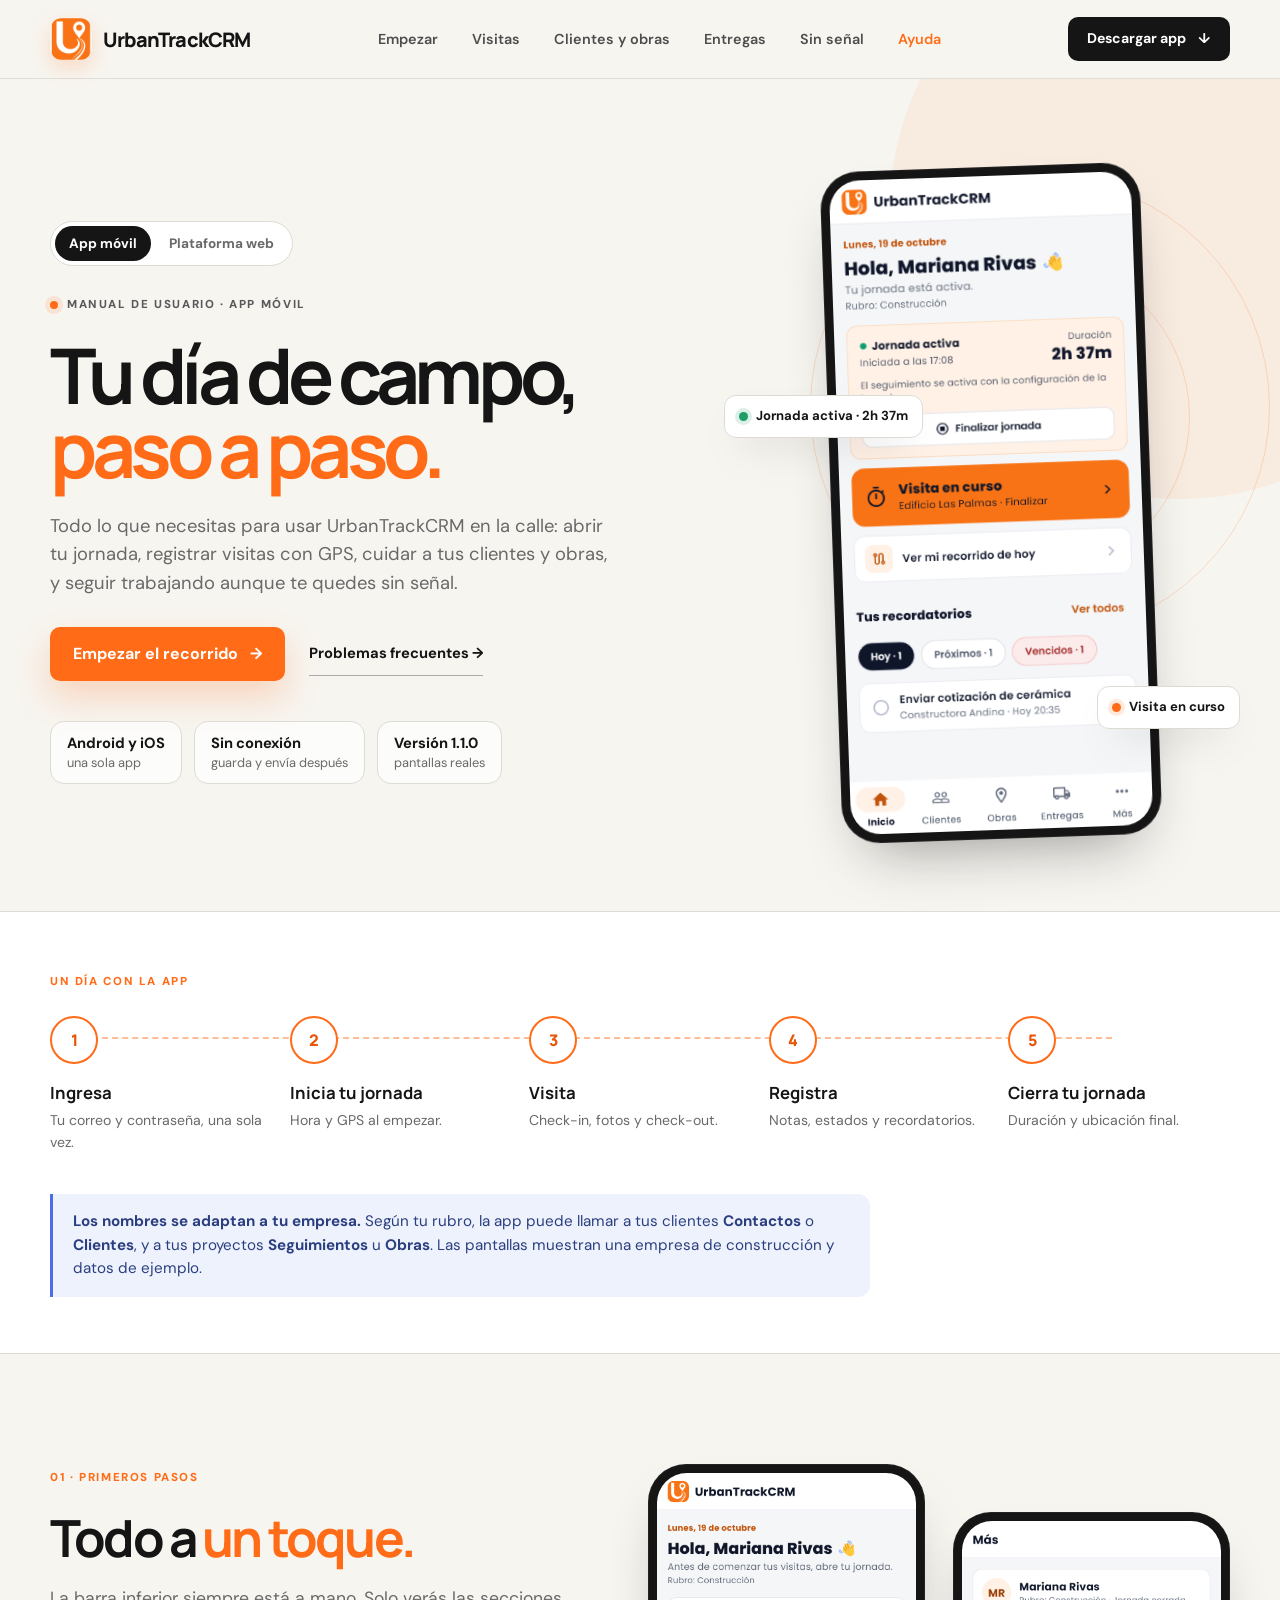
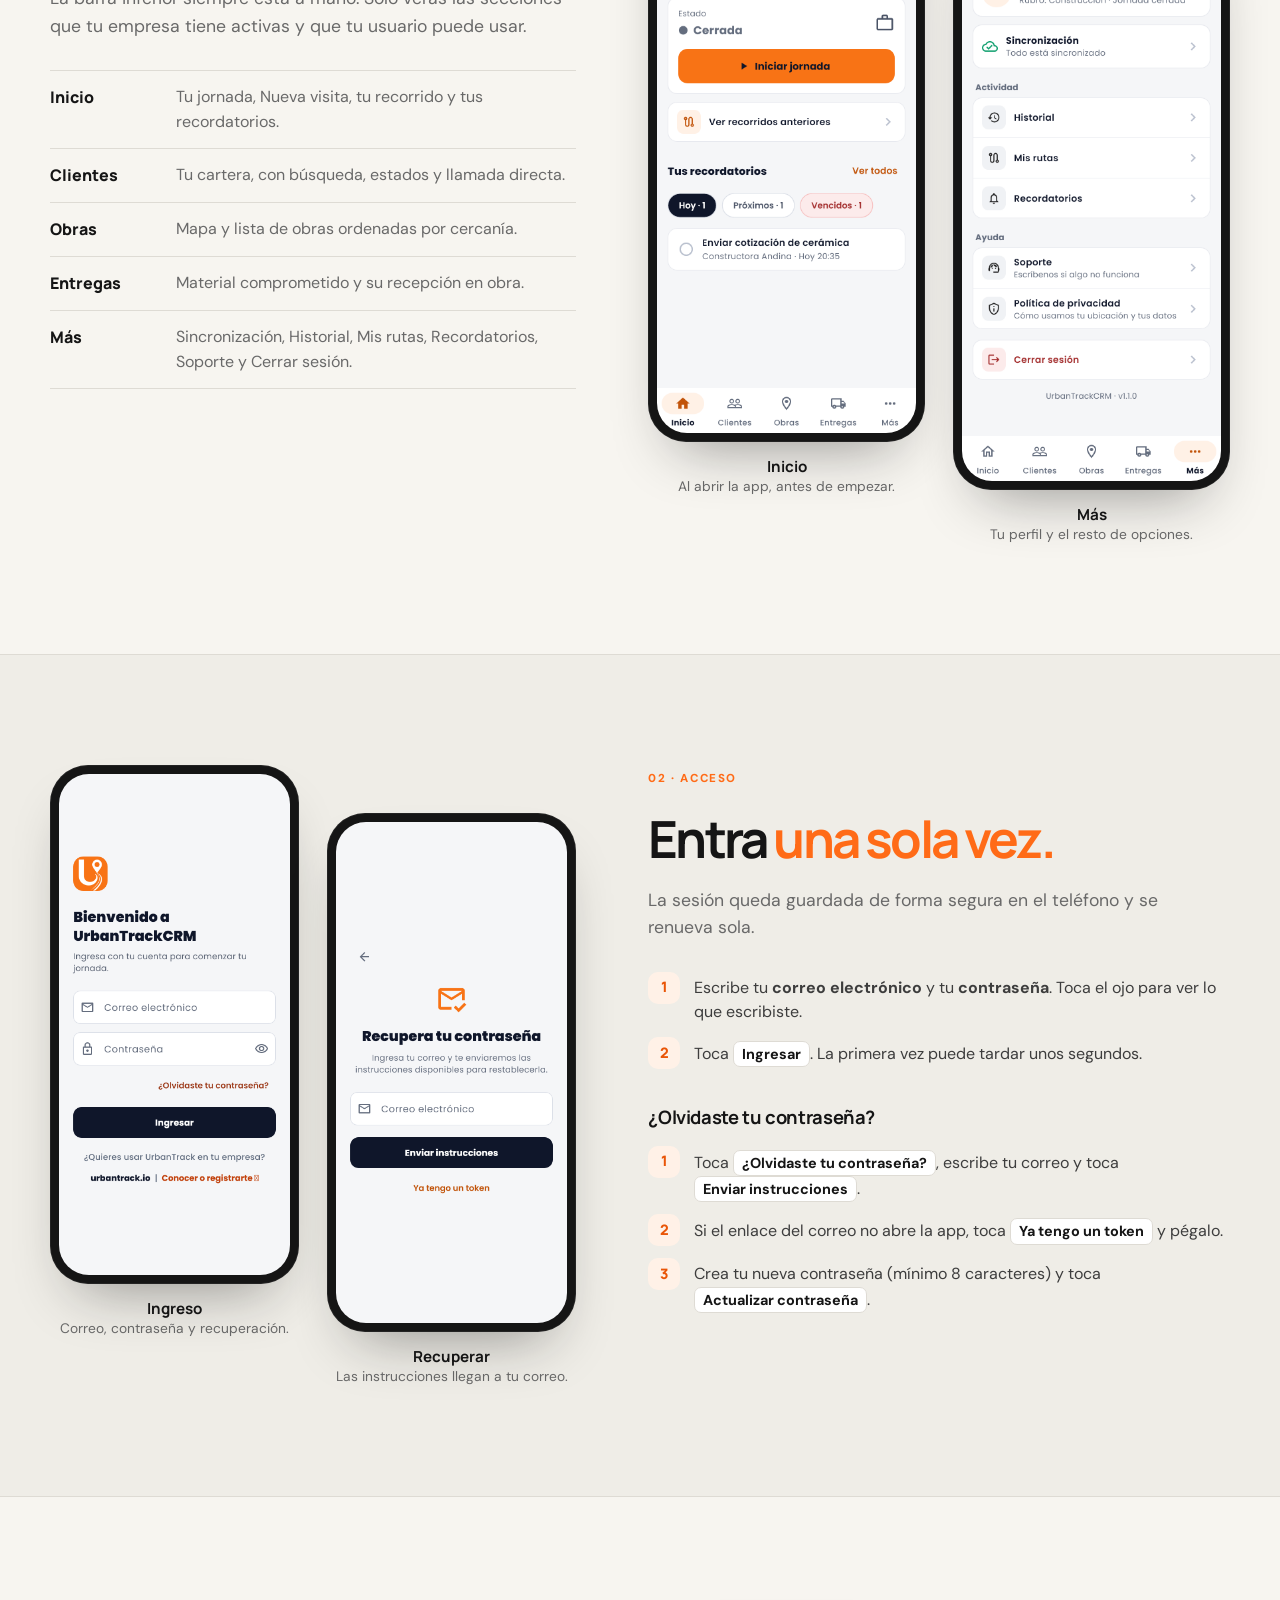
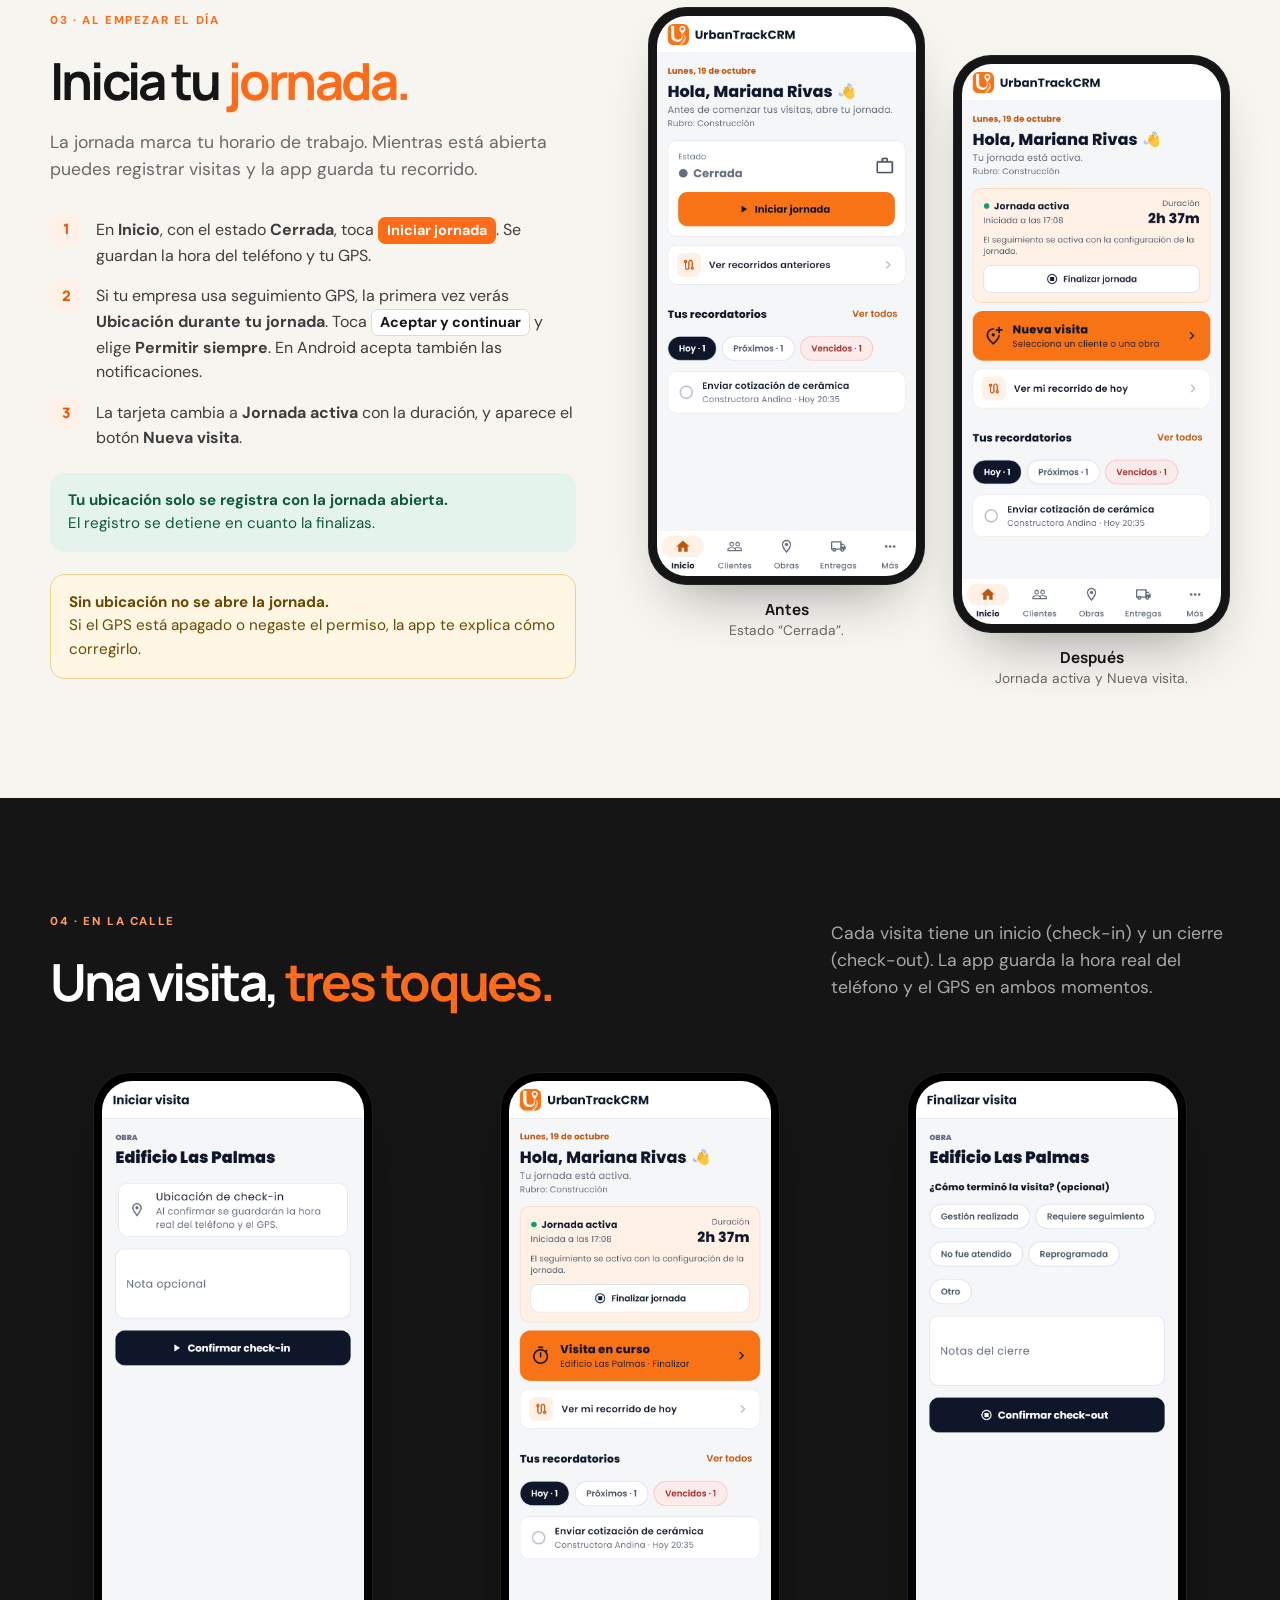
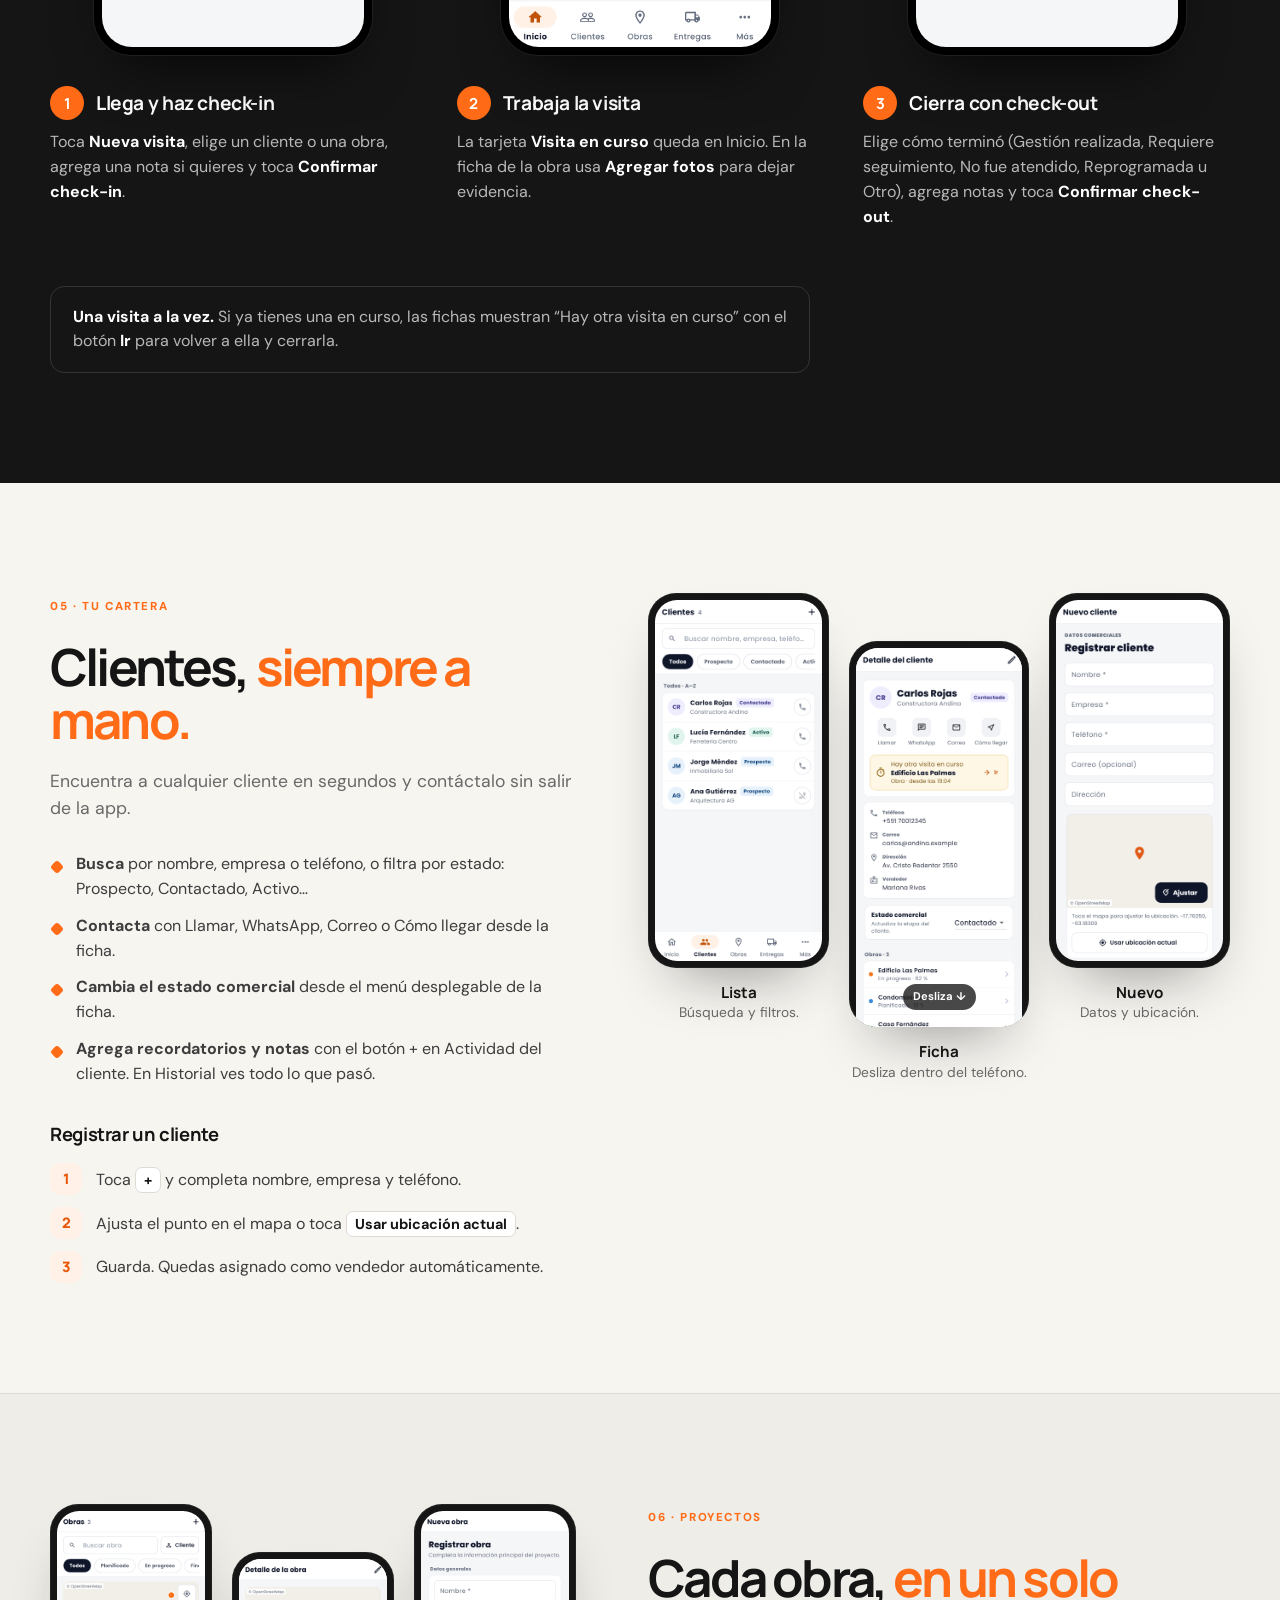
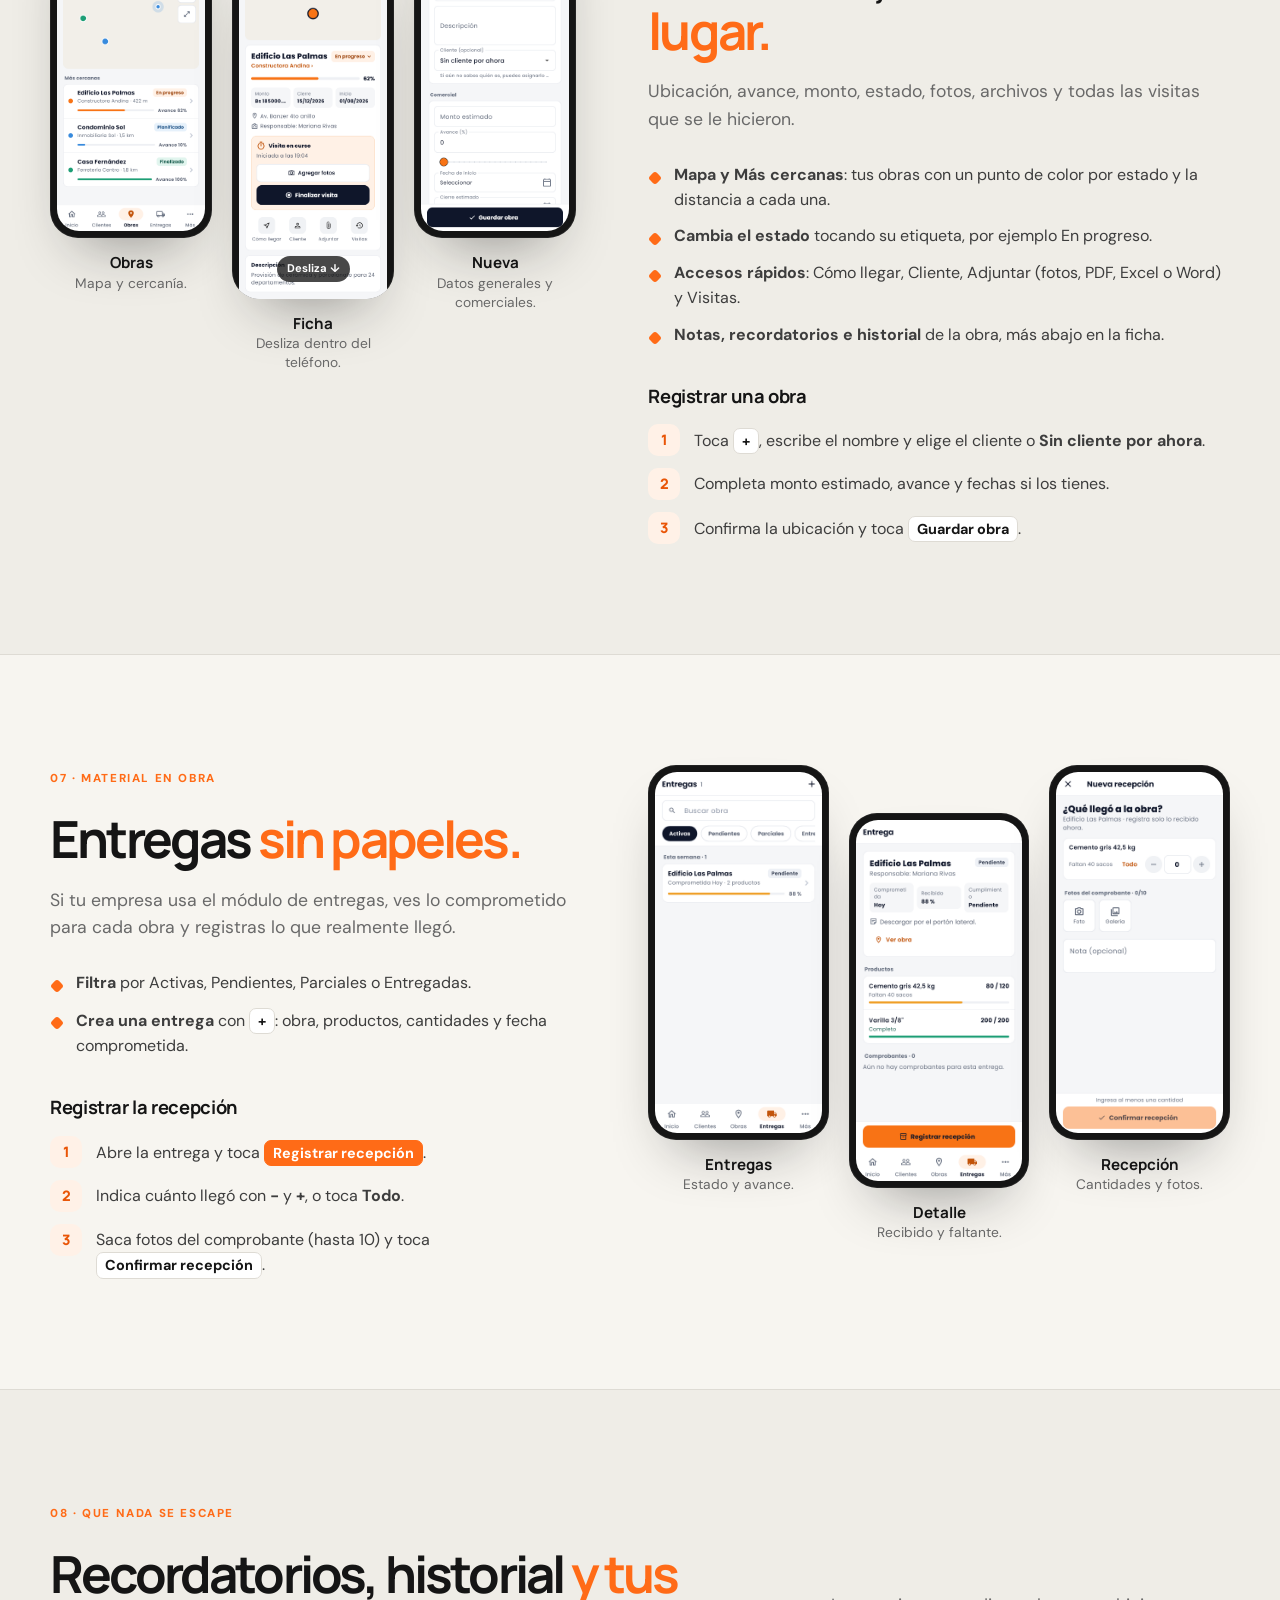
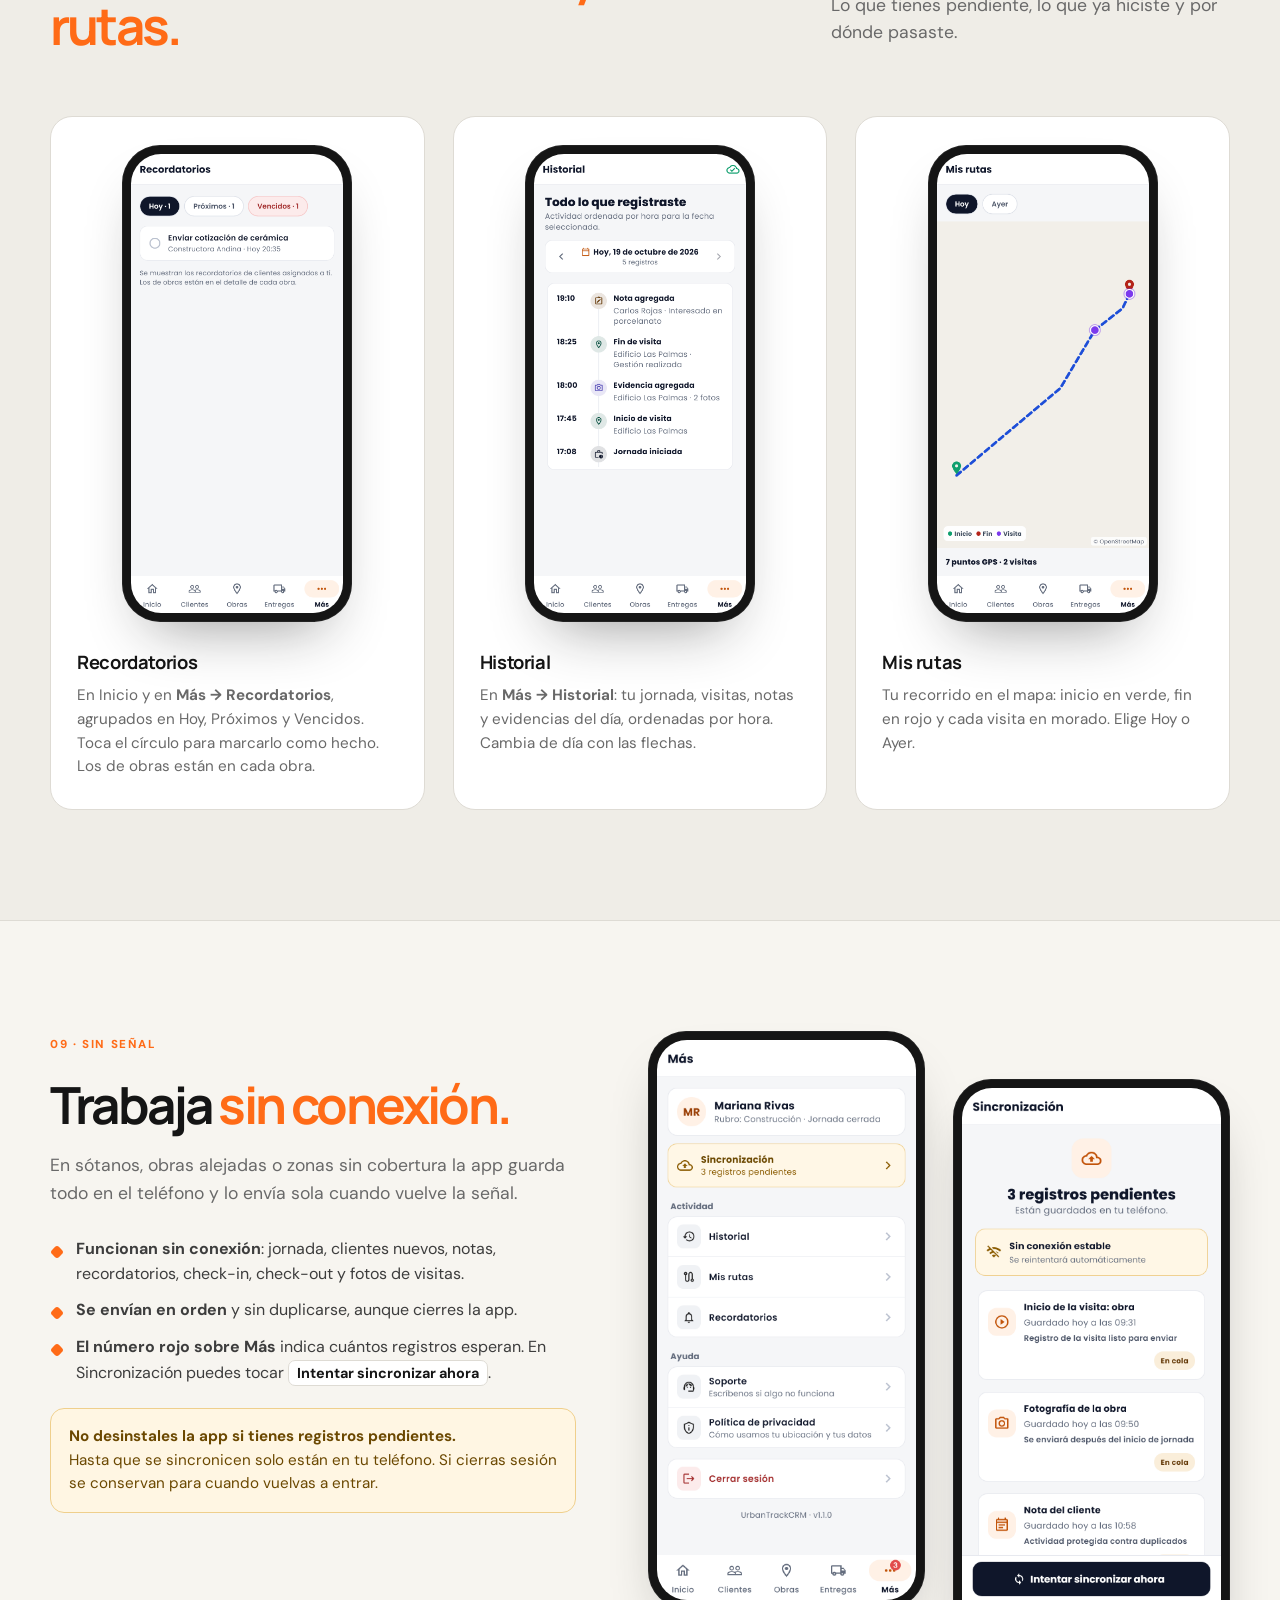
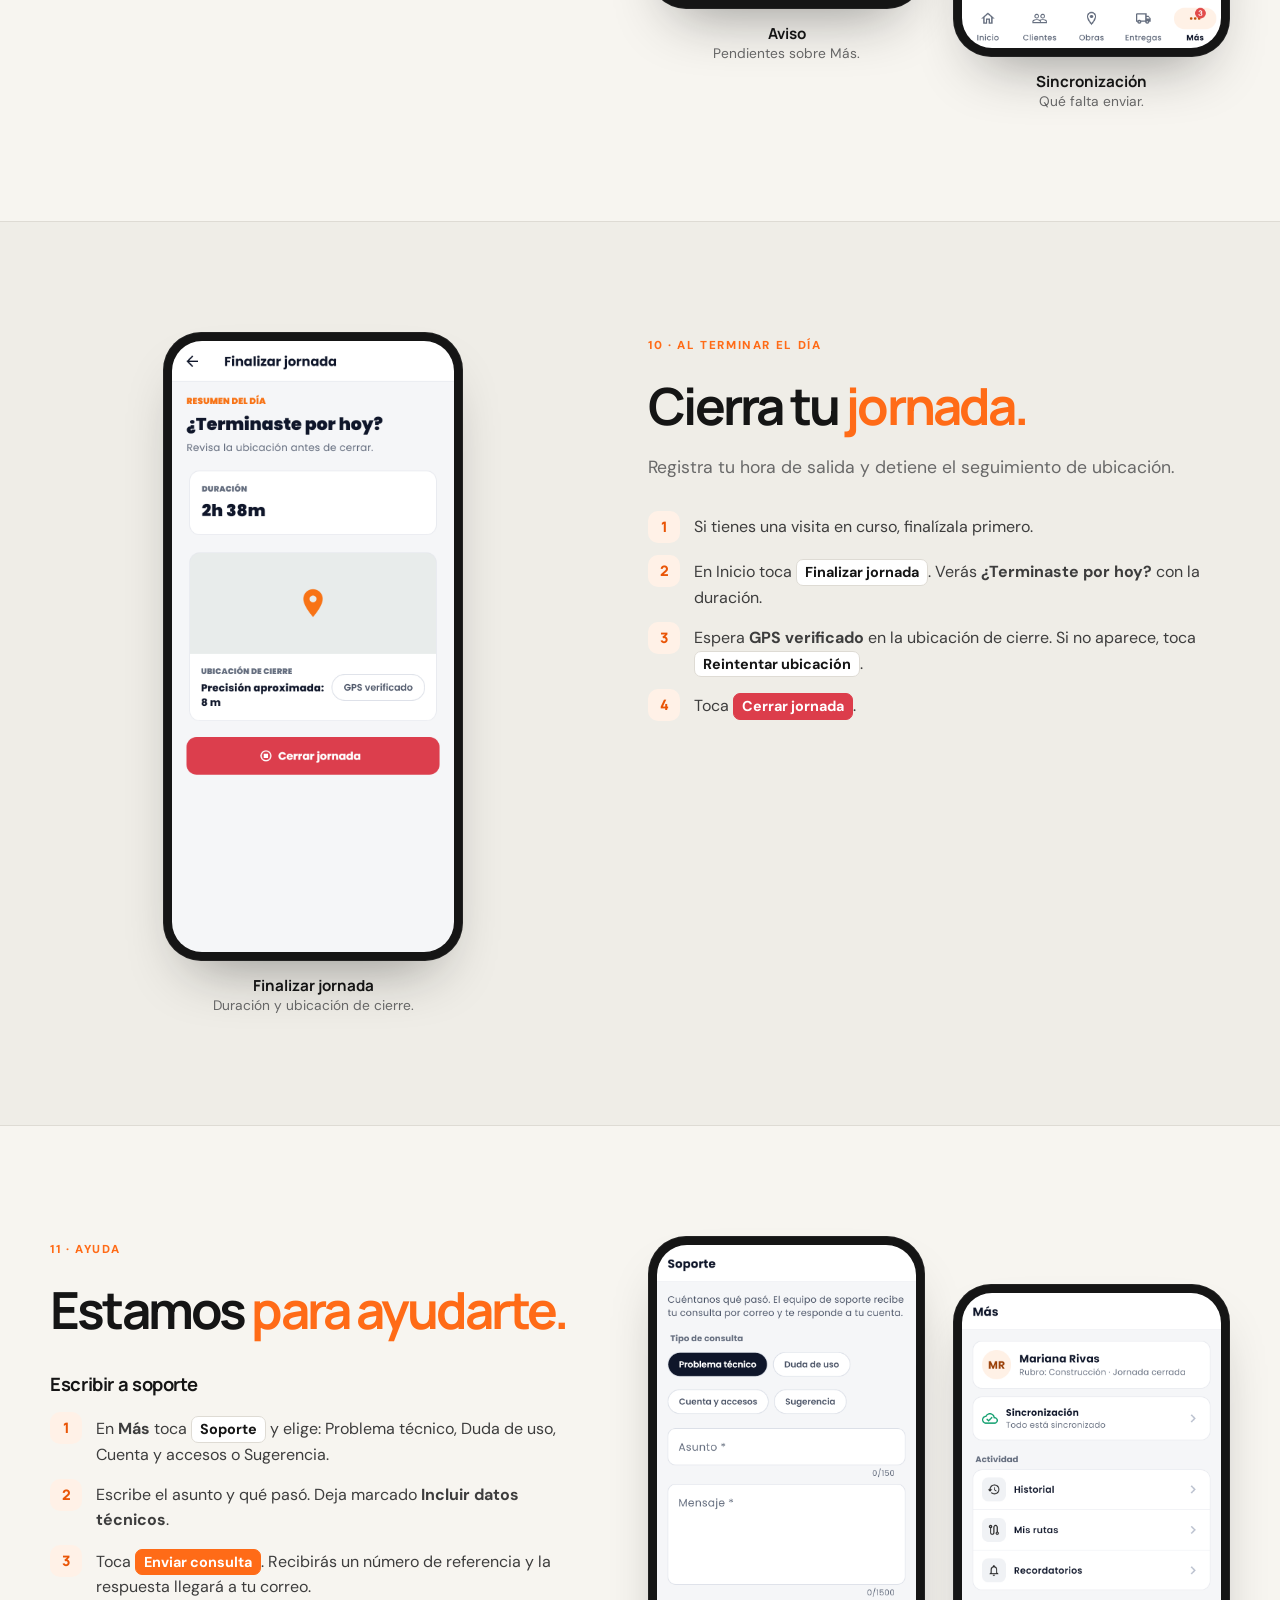
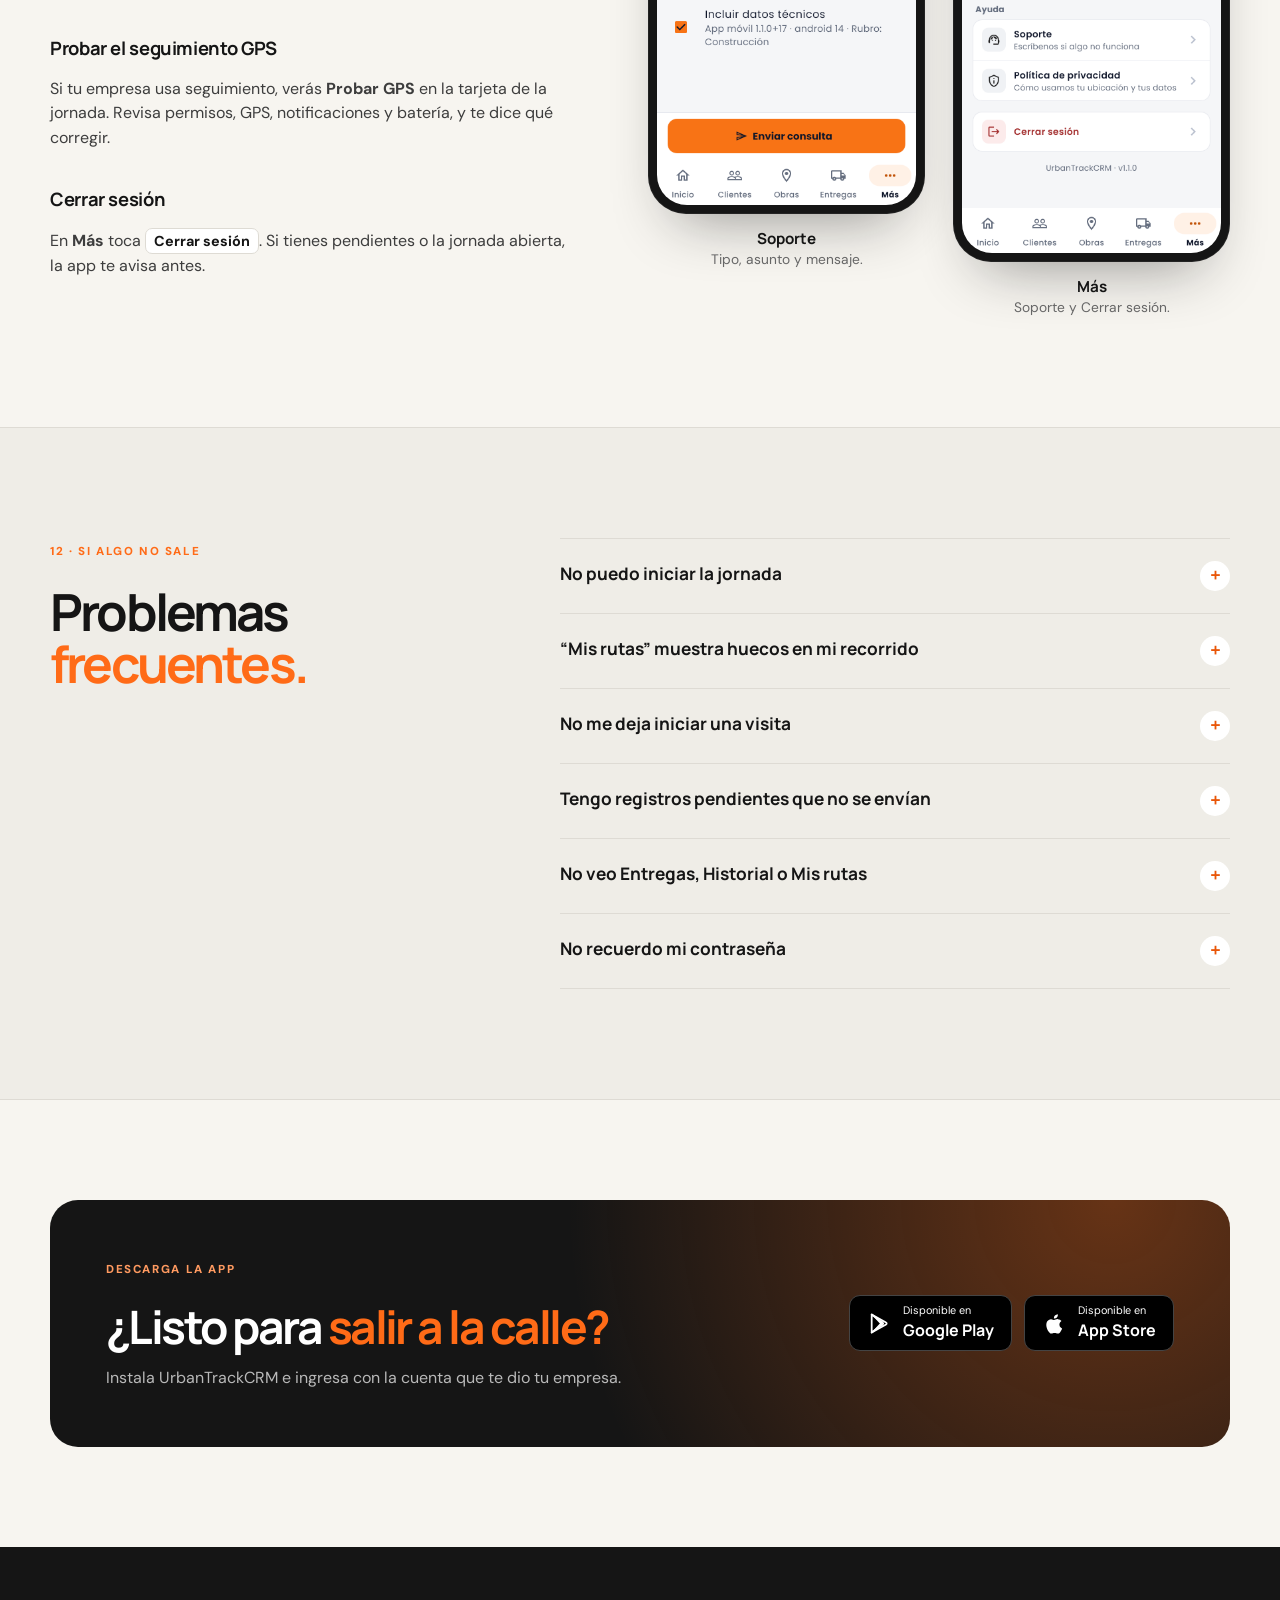
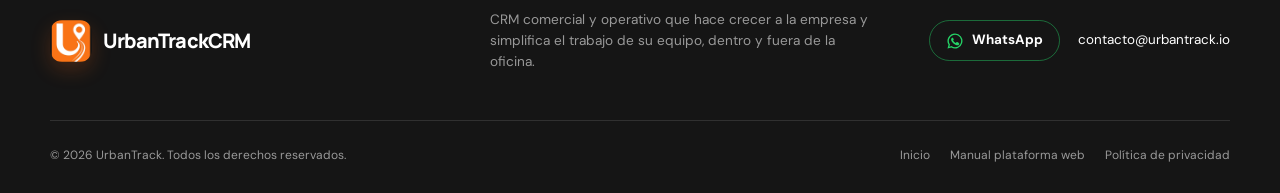
==== commit 5d392330: "Agregar el manual de usuario de la plataforma web El manual de la app móvil sigue en /manual/ y el d" ====
--- a/manual/index.html
+++ b/manual/index.html
@@ -70,6 +70,10 @@
         <div class="hero-glow" aria-hidden="true"></div>
         <div class="container m-hero-grid">
           <div class="m-hero-copy">
+            <nav class="w-switch" aria-label="Elegir manual">
+              <a href="./" aria-current="page">App móvil</a>
+              <a href="web/">Plataforma web</a>
+            </nav>
             <div class="eyebrow"><span></span> Manual de usuario · App móvil</div>
             <h1>Tu día de campo, <em>paso a paso.</em></h1>
             <p>
@@ -617,7 +621,7 @@
       </div>
       <div class="container footer-bottom">
         <span>© 2026 UrbanTrack. Todos los derechos reservados.</span>
-        <span class="footer-links"><a href="../">Inicio</a><a href="../privacy.html">Política de privacidad</a></span>
+        <span class="footer-links"><a href="../">Inicio</a><a href="web/">Manual plataforma web</a><a href="../privacy.html">Política de privacidad</a></span>
       </div>
     </footer>
     <script src="manual.js"></script>
--- a/manual/manual.css
+++ b/manual/manual.css
@@ -186,6 +186,34 @@
   box-shadow: 0 0 0 4px rgba(30, 157, 101, 0.15);
 }
 
+/* ---------- Switch between manuals (app móvil / plataforma web) ---------- */
+
+.w-switch {
+  display: flex;
+  width: max-content;
+  max-width: 100%;
+  gap: 4px;
+  margin-bottom: 26px;
+  padding: 4px;
+  border: 1px solid var(--line);
+  border-radius: 999px;
+  background: #fff;
+  font-size: 0.85rem;
+  font-weight: 700;
+}
+.w-switch a {
+  padding: 7px 14px;
+  border-radius: 999px;
+  color: var(--muted);
+}
+.w-switch a:hover {
+  color: var(--ink);
+}
+.w-switch a[aria-current] {
+  background: var(--ink);
+  color: #fff;
+}
+
 /* ---------- Day route ---------- */
 
 .m-day {
@@ -320,15 +348,19 @@
 .m-steps {
   counter-reset: step;
 }
+/* Block layout (not grid) so inline labels like .m-ui stay inside the sentence. */
 .m-steps li {
   counter-increment: step;
-  display: grid;
-  grid-template-columns: 32px minmax(0, 1fr);
-  gap: 14px;
+  position: relative;
+  min-height: 32px;
+  padding: 4px 0 0 46px;
   color: #3d3d3d;
 }
 .m-steps li::before {
   content: counter(step);
+  position: absolute;
+  left: 0;
+  top: 0;
   display: grid;
   place-items: center;
   width: 32px;
@@ -654,6 +686,13 @@
   }
   .m-flow {
     gap: 28px;
+  }
+}
+
+/* Between the full menu and the hamburger, tighten the links so the header fits. */
+@media (min-width: 821px) and (max-width: 1000px) {
+  .nav-links {
+    gap: 20px;
   }
 }
 
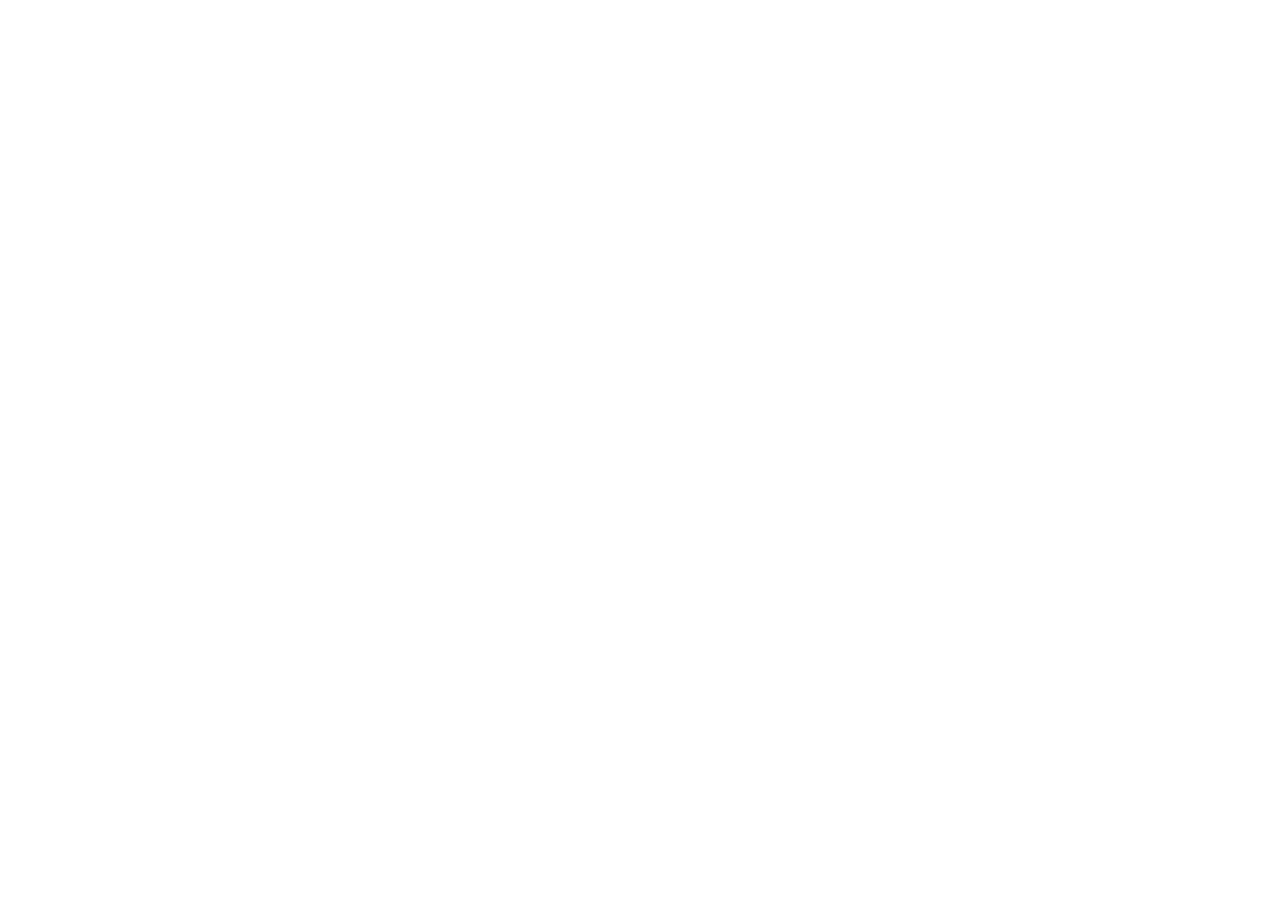
==== commit be62bf4d: "Sacar los manuales del sitio público Los manuales pasan a la aplicación (app.urbantrack.io/manual), " ====
--- a/manual/index.html
+++ b/manual/index.html
@@ -3,627 +3,18 @@
   <head>
     <meta charset="utf-8" />
     <meta name="viewport" content="width=device-width, initial-scale=1" />
-    <meta
-      name="description"
-      content="Manual de usuario de la app móvil UrbanTrackCRM: jornada, visitas con GPS, clientes, obras, entregas y trabajo sin conexión, paso a paso y con pantallas reales."
-    />
-    <meta name="theme-color" content="#ff6b17" />
-    <meta property="og:title" content="Manual de usuario · App móvil UrbanTrackCRM" />
-    <meta
-      property="og:description"
-      content="Aprende a usar la app UrbanTrackCRM en campo: jornada, visitas, clientes, obras y entregas."
-    />
-    <meta property="og:type" content="article" />
-    <meta property="og:url" content="https://urbantrack.io/manual/" />
-    <meta property="og:image" content="https://urbantrack.io/assets/og-image.jpg" />
-    <meta property="og:locale" content="es_LA" />
-    <link rel="canonical" href="https://urbantrack.io/manual/" />
-    <title>Manual de usuario de la app | UrbanTrack</title>
-    <link rel="icon" type="image/png" href="../assets/logo-192.png" />
-    <link rel="apple-touch-icon" href="../assets/logo-192.png" />
-    <link rel="preconnect" href="https://fonts.googleapis.com" />
-    <link rel="preconnect" href="https://fonts.gstatic.com" crossorigin />
-    <link
-      href="https://fonts.googleapis.com/css2?family=DM+Sans:wght@400;500;600;700&family=Manrope:wght@600;700;800&display=swap"
-      rel="stylesheet"
-    />
-    <link rel="stylesheet" href="../styles.css" />
-    <link rel="stylesheet" href="manual.css" />
+    <title>Manual de uso · UrbanTrack</title>
+    <!-- El manual vive en la aplicación, solo para usuarios con sesión; esta ruta solo redirige enlaces antiguos. -->
+    <meta name="robots" content="noindex" />
+    <meta http-equiv="refresh" content="0; url=https://app.urbantrack.io/manual/mobile" />
+    <script>
+      window.location.replace("https://app.urbantrack.io/manual/mobile");
+    </script>
   </head>
   <body>
-    <a class="skip-link" href="#contenido">Ir al contenido</a>
-
-    <header class="site-header">
-      <div class="container nav">
-        <a class="brand" href="../" aria-label="UrbanTrackCRM, ir al sitio">
-          <img src="../assets/logo-192.png" alt="" width="44" height="44" />
-          <span>UrbanTrackCRM</span>
-        </a>
-        <nav class="nav-links" id="nav-links" aria-label="Secciones del manual">
-          <a href="#empezar">Empezar</a>
-          <a href="#visitas">Visitas</a>
-          <a href="#clientes">Clientes y obras</a>
-          <a href="#entregas">Entregas</a>
-          <a href="#sin-senal">Sin señal</a>
-          <a href="#ayuda">Ayuda</a>
-        </nav>
-        <div class="nav-actions">
-          <a class="button button-small button-dark" href="#descargar"
-            >Descargar app <span aria-hidden="true">↓</span></a
-          >
-          <button
-            class="menu-toggle"
-            type="button"
-            aria-expanded="false"
-            aria-controls="nav-links"
-            aria-label="Abrir menú"
-          >
-            <span></span><span></span><span></span>
-          </button>
-        </div>
-      </div>
-    </header>
-
-    <main id="contenido">
-      <!-- Hero -->
-      <section class="m-hero">
-        <div class="hero-glow" aria-hidden="true"></div>
-        <div class="container m-hero-grid">
-          <div class="m-hero-copy">
-            <nav class="w-switch" aria-label="Elegir manual">
-              <a href="./" aria-current="page">App móvil</a>
-              <a href="web/">Plataforma web</a>
-            </nav>
-            <div class="eyebrow"><span></span> Manual de usuario · App móvil</div>
-            <h1>Tu día de campo, <em>paso a paso.</em></h1>
-            <p>
-              Todo lo que necesitas para usar UrbanTrackCRM en la calle: abrir
-              tu jornada, registrar visitas con GPS, cuidar a tus clientes y
-              obras, y seguir trabajando aunque te quedes sin señal.
-            </p>
-            <div class="hero-actions">
-              <a class="button button-primary" href="#empezar"
-                >Empezar el recorrido <span aria-hidden="true">→</span></a
-              >
-              <a class="text-link" href="#problemas"
-                >Problemas frecuentes <span aria-hidden="true">→</span></a
-              >
-            </div>
-            <ul class="m-hero-facts" aria-label="Datos de la app">
-              <li><b>Android y iOS</b> una sola app</li>
-              <li><b>Sin conexión</b> guarda y envía después</li>
-              <li><b>Versión 1.1.0</b> pantallas reales</li>
-            </ul>
-          </div>
-          <div class="m-hero-stage">
-            <div class="stage-ring ring-one" aria-hidden="true"></div>
-            <div class="stage-ring ring-two" aria-hidden="true"></div>
-            <figure class="m-phone m-phone-hero">
-              <img
-                src="pantallas/06-home-visit.png"
-                width="780"
-                height="1688"
-                alt="Pantalla de Inicio con la jornada activa y una visita en curso"
-              />
-            </figure>
-            <div class="m-float m-float-top" aria-hidden="true">
-              <i class="m-dot m-dot-green"></i> Jornada activa · 2h 37m
-            </div>
-            <div class="m-float m-float-bottom" aria-hidden="true">
-              <i class="m-dot"></i> Visita en curso
-            </div>
-          </div>
-        </div>
-      </section>
-
-      <!-- Day route -->
-      <section class="m-day" aria-labelledby="dia-titulo">
-        <div class="container">
-          <p class="section-index" id="dia-titulo">Un día con la app</p>
-          <ol class="m-day-steps">
-            <li>
-              <a href="#ingresar"><b>Ingresa</b><span>Tu correo y contraseña, una sola vez.</span></a>
-            </li>
-            <li>
-              <a href="#jornada"><b>Inicia tu jornada</b><span>Hora y GPS al empezar.</span></a>
-            </li>
-            <li>
-              <a href="#visitas"><b>Visita</b><span>Check-in, fotos y check-out.</span></a>
-            </li>
-            <li>
-              <a href="#clientes"><b>Registra</b><span>Notas, estados y recordatorios.</span></a>
-            </li>
-            <li>
-              <a href="#cerrar"><b>Cierra tu jornada</b><span>Duración y ubicación final.</span></a>
-            </li>
-          </ol>
-          <p class="m-terms">
-            <strong>Los nombres se adaptan a tu empresa.</strong> Según tu
-            rubro, la app puede llamar a tus clientes <em>Contactos</em> o
-            <em>Clientes</em>, y a tus proyectos <em>Seguimientos</em> u
-            <em>Obras</em>. Las pantallas muestran una empresa de construcción y
-            datos de ejemplo.
-          </p>
-        </div>
-      </section>
-
-      <!-- 01 Navigation -->
-      <section class="m-chapter" id="empezar">
-        <div class="container m-chapter-grid">
-          <div class="m-copy">
-            <p class="section-index">01 · Primeros pasos</p>
-            <h2>Todo a <em>un toque.</em></h2>
-            <p class="m-lead">
-              La barra inferior siempre está a mano. Solo verás las secciones
-              que tu empresa tiene activas y que tu usuario puede usar.
-            </p>
-            <dl class="m-tabs">
-              <div><dt>Inicio</dt><dd>Tu jornada, Nueva visita, tu recorrido y tus recordatorios.</dd></div>
-              <div><dt>Clientes</dt><dd>Tu cartera, con búsqueda, estados y llamada directa.</dd></div>
-              <div><dt>Obras</dt><dd>Mapa y lista de obras ordenadas por cercanía.</dd></div>
-              <div><dt>Entregas</dt><dd>Material comprometido y su recepción en obra.</dd></div>
-              <div><dt>Más</dt><dd>Sincronización, Historial, Mis rutas, Recordatorios, Soporte y Cerrar sesión.</dd></div>
-            </dl>
-          </div>
-          <div class="m-screens">
-            <figure class="m-shot">
-              <div class="m-phone"><img src="pantallas/03-home-closed.png" width="780" height="1688" loading="lazy" alt="Inicio con la jornada cerrada" /></div>
-              <figcaption><b>Inicio</b> Al abrir la app, antes de empezar.</figcaption>
-            </figure>
-            <figure class="m-shot">
-              <div class="m-phone"><img src="pantallas/20-more.png" width="780" height="1688" loading="lazy" alt="Pantalla Más" /></div>
-              <figcaption><b>Más</b> Tu perfil y el resto de opciones.</figcaption>
-            </figure>
-          </div>
-        </div>
-      </section>
-
-      <!-- 02 Sign in -->
-      <section class="m-chapter m-alt" id="ingresar">
-        <div class="container m-chapter-grid m-flip">
-          <div class="m-copy">
-            <p class="section-index">02 · Acceso</p>
-            <h2>Entra <em>una sola vez.</em></h2>
-            <p class="m-lead">
-              La sesión queda guardada de forma segura en el teléfono y se
-              renueva sola.
-            </p>
-            <ol class="m-steps">
-              <li>Escribe tu <b>correo electrónico</b> y tu <b>contraseña</b>. Toca el ojo para ver lo que escribiste.</li>
-              <li>Toca <span class="m-ui">Ingresar</span>. La primera vez puede tardar unos segundos.</li>
-            </ol>
-            <h3>¿Olvidaste tu contraseña?</h3>
-            <ol class="m-steps">
-              <li>Toca <span class="m-ui">¿Olvidaste tu contraseña?</span>, escribe tu correo y toca <span class="m-ui">Enviar instrucciones</span>.</li>
-              <li>Si el enlace del correo no abre la app, toca <span class="m-ui">Ya tengo un token</span> y pégalo.</li>
-              <li>Crea tu nueva contraseña (mínimo 8 caracteres) y toca <span class="m-ui">Actualizar contraseña</span>.</li>
-            </ol>
-          </div>
-          <div class="m-screens">
-            <figure class="m-shot">
-              <div class="m-phone"><img src="pantallas/01-login.png" width="780" height="1688" loading="lazy" alt="Pantalla de ingreso" /></div>
-              <figcaption><b>Ingreso</b> Correo, contraseña y recuperación.</figcaption>
-            </figure>
-            <figure class="m-shot">
-              <div class="m-phone"><img src="pantallas/02-forgot-password.png" width="780" height="1688" loading="lazy" alt="Recuperar contraseña" /></div>
-              <figcaption><b>Recuperar</b> Las instrucciones llegan a tu correo.</figcaption>
-            </figure>
-          </div>
-        </div>
-      </section>
-
-      <!-- 03 Workday -->
-      <section class="m-chapter" id="jornada">
-        <div class="container m-chapter-grid">
-          <div class="m-copy">
-            <p class="section-index">03 · Al empezar el día</p>
-            <h2>Inicia tu <em>jornada.</em></h2>
-            <p class="m-lead">
-              La jornada marca tu horario de trabajo. Mientras está abierta
-              puedes registrar visitas y la app guarda tu recorrido.
-            </p>
-            <ol class="m-steps">
-              <li>En <b>Inicio</b>, con el estado <b>Cerrada</b>, toca <span class="m-ui m-ui-orange">Iniciar jornada</span>. Se guardan la hora del teléfono y tu GPS.</li>
-              <li>Si tu empresa usa seguimiento GPS, la primera vez verás <b>Ubicación durante tu jornada</b>. Toca <span class="m-ui">Aceptar y continuar</span> y elige <b>Permitir siempre</b>. En Android acepta también las notificaciones.</li>
-              <li>La tarjeta cambia a <b>Jornada activa</b> con la duración, y aparece el botón <b>Nueva visita</b>.</li>
-            </ol>
-            <div class="m-note m-note-ok">
-              <strong>Tu ubicación solo se registra con la jornada abierta.</strong>
-              El registro se detiene en cuanto la finalizas.
-            </div>
-            <div class="m-note m-note-warn">
-              <strong>Sin ubicación no se abre la jornada.</strong>
-              Si el GPS está apagado o negaste el permiso, la app te explica cómo corregirlo.
-            </div>
-          </div>
-          <div class="m-screens">
-            <figure class="m-shot">
-              <div class="m-phone"><img src="pantallas/03-home-closed.png" width="780" height="1688" loading="lazy" alt="Jornada cerrada con el botón Iniciar jornada" /></div>
-              <figcaption><b>Antes</b> Estado “Cerrada”.</figcaption>
-            </figure>
-            <figure class="m-shot">
-              <div class="m-phone"><img src="pantallas/04-home-active.png" width="780" height="1688" loading="lazy" alt="Jornada activa con duración y Nueva visita" /></div>
-              <figcaption><b>Después</b> Jornada activa y Nueva visita.</figcaption>
-            </figure>
-          </div>
-        </div>
-      </section>
-
-      <!-- 04 Visits (dark band) -->
-      <section class="m-chapter m-dark" id="visitas">
-        <div class="container">
-          <div class="m-wide-head">
-            <div>
-              <p class="section-index light">04 · En la calle</p>
-              <h2>Una visita, <em>tres toques.</em></h2>
-            </div>
-            <p class="m-lead">
-              Cada visita tiene un inicio (check-in) y un cierre (check-out).
-              La app guarda la hora real del teléfono y el GPS en ambos
-              momentos.
-            </p>
-          </div>
-          <ol class="m-flow">
-            <li>
-              <figure class="m-shot">
-                <div class="m-phone"><img src="pantallas/05-check-in.png" width="780" height="1688" loading="lazy" alt="Iniciar visita" /></div>
-              </figure>
-              <h3><span>1</span> Llega y haz check-in</h3>
-              <p>Toca <b>Nueva visita</b>, elige un cliente o una obra, agrega una nota si quieres y toca <b>Confirmar check-in</b>.</p>
-            </li>
-            <li>
-              <figure class="m-shot">
-                <div class="m-phone"><img src="pantallas/06-home-visit.png" width="780" height="1688" loading="lazy" alt="Visita en curso en Inicio" /></div>
-              </figure>
-              <h3><span>2</span> Trabaja la visita</h3>
-              <p>La tarjeta <b>Visita en curso</b> queda en Inicio. En la ficha de la obra usa <b>Agregar fotos</b> para dejar evidencia.</p>
-            </li>
-            <li>
-              <figure class="m-shot">
-                <div class="m-phone"><img src="pantallas/07-check-out.png" width="780" height="1688" loading="lazy" alt="Finalizar visita" /></div>
-              </figure>
-              <h3><span>3</span> Cierra con check-out</h3>
-              <p>Elige cómo terminó (Gestión realizada, Requiere seguimiento, No fue atendido, Reprogramada u Otro), agrega notas y toca <b>Confirmar check-out</b>.</p>
-            </li>
-          </ol>
-          <p class="m-dark-note">
-            <strong>Una visita a la vez.</strong> Si ya tienes una en curso,
-            las fichas muestran “Hay otra visita en curso” con el botón
-            <b>Ir</b> para volver a ella y cerrarla.
-          </p>
-        </div>
-      </section>
-
-      <!-- 05 Customers -->
-      <section class="m-chapter" id="clientes">
-        <div class="container m-chapter-grid">
-          <div class="m-copy">
-            <p class="section-index">05 · Tu cartera</p>
-            <h2>Clientes, <em>siempre a mano.</em></h2>
-            <p class="m-lead">
-              Encuentra a cualquier cliente en segundos y contáctalo sin salir
-              de la app.
-            </p>
-            <ul class="m-list">
-              <li><b>Busca</b> por nombre, empresa o teléfono, o filtra por estado: Prospecto, Contactado, Activo…</li>
-              <li><b>Contacta</b> con Llamar, WhatsApp, Correo o Cómo llegar desde la ficha.</li>
-              <li><b>Cambia el estado comercial</b> desde el menú desplegable de la ficha.</li>
-              <li><b>Agrega recordatorios y notas</b> con el botón + en Actividad del cliente. En Historial ves todo lo que pasó.</li>
-            </ul>
-            <h3>Registrar un cliente</h3>
-            <ol class="m-steps">
-              <li>Toca <span class="m-ui">+</span> y completa nombre, empresa y teléfono.</li>
-              <li>Ajusta el punto en el mapa o toca <span class="m-ui">Usar ubicación actual</span>.</li>
-              <li>Guarda. Quedas asignado como vendedor automáticamente.</li>
-            </ol>
-          </div>
-          <div class="m-screens m-screens-3">
-            <figure class="m-shot">
-              <div class="m-phone"><img src="pantallas/08-customers.png" width="780" height="1688" loading="lazy" alt="Lista de clientes" /></div>
-              <figcaption><b>Lista</b> Búsqueda y filtros.</figcaption>
-            </figure>
-            <figure class="m-shot">
-              <div class="m-phone m-scroll" tabindex="0" aria-label="Ficha del cliente, desliza para ver más"><img src="pantallas/09-customer-detail.png" width="780" height="2867" loading="lazy" alt="Ficha completa del cliente" /></div>
-              <figcaption><b>Ficha</b> Desliza dentro del teléfono.</figcaption>
-            </figure>
-            <figure class="m-shot">
-              <div class="m-phone"><img src="pantallas/10-customer-form.png" width="780" height="1688" loading="lazy" alt="Registrar cliente" /></div>
-              <figcaption><b>Nuevo</b> Datos y ubicación.</figcaption>
-            </figure>
-          </div>
-        </div>
-      </section>
-
-      <!-- 06 Projects -->
-      <section class="m-chapter m-alt" id="obras">
-        <div class="container m-chapter-grid m-flip">
-          <div class="m-copy">
-            <p class="section-index">06 · Proyectos</p>
-            <h2>Cada obra, <em>en un solo lugar.</em></h2>
-            <p class="m-lead">
-              Ubicación, avance, monto, estado, fotos, archivos y todas las
-              visitas que se le hicieron.
-            </p>
-            <ul class="m-list">
-              <li><b>Mapa y Más cercanas</b>: tus obras con un punto de color por estado y la distancia a cada una.</li>
-              <li><b>Cambia el estado</b> tocando su etiqueta, por ejemplo En progreso.</li>
-              <li><b>Accesos rápidos</b>: Cómo llegar, Cliente, Adjuntar (fotos, PDF, Excel o Word) y Visitas.</li>
-              <li><b>Notas, recordatorios e historial</b> de la obra, más abajo en la ficha.</li>
-            </ul>
-            <h3>Registrar una obra</h3>
-            <ol class="m-steps">
-              <li>Toca <span class="m-ui">+</span>, escribe el nombre y elige el cliente o <b>Sin cliente por ahora</b>.</li>
-              <li>Completa monto estimado, avance y fechas si los tienes.</li>
-              <li>Confirma la ubicación y toca <span class="m-ui">Guardar obra</span>.</li>
-            </ol>
-          </div>
-          <div class="m-screens m-screens-3">
-            <figure class="m-shot">
-              <div class="m-phone"><img src="pantallas/11-projects.png" width="780" height="1688" loading="lazy" alt="Lista y mapa de obras" /></div>
-              <figcaption><b>Obras</b> Mapa y cercanía.</figcaption>
-            </figure>
-            <figure class="m-shot">
-              <div class="m-phone m-scroll" tabindex="0" aria-label="Ficha de la obra, desliza para ver más"><img src="pantallas/12-project-detail.png" width="780" height="2867" loading="lazy" alt="Ficha completa de la obra" /></div>
-              <figcaption><b>Ficha</b> Desliza dentro del teléfono.</figcaption>
-            </figure>
-            <figure class="m-shot">
-              <div class="m-phone"><img src="pantallas/13-project-form.png" width="780" height="1688" loading="lazy" alt="Registrar obra" /></div>
-              <figcaption><b>Nueva</b> Datos generales y comerciales.</figcaption>
-            </figure>
-          </div>
-        </div>
-      </section>
-
-      <!-- 07 Deliveries -->
-      <section class="m-chapter" id="entregas">
-        <div class="container m-chapter-grid">
-          <div class="m-copy">
-            <p class="section-index">07 · Material en obra</p>
-            <h2>Entregas <em>sin papeles.</em></h2>
-            <p class="m-lead">
-              Si tu empresa usa el módulo de entregas, ves lo comprometido para
-              cada obra y registras lo que realmente llegó.
-            </p>
-            <ul class="m-list">
-              <li><b>Filtra</b> por Activas, Pendientes, Parciales o Entregadas.</li>
-              <li><b>Crea una entrega</b> con <span class="m-ui">+</span>: obra, productos, cantidades y fecha comprometida.</li>
-            </ul>
-            <h3>Registrar la recepción</h3>
-            <ol class="m-steps">
-              <li>Abre la entrega y toca <span class="m-ui m-ui-orange">Registrar recepción</span>.</li>
-              <li>Indica cuánto llegó con <b>−</b> y <b>+</b>, o toca <b>Todo</b>.</li>
-              <li>Saca fotos del comprobante (hasta 10) y toca <span class="m-ui">Confirmar recepción</span>.</li>
-            </ol>
-          </div>
-          <div class="m-screens m-screens-3">
-            <figure class="m-shot">
-              <div class="m-phone"><img src="pantallas/14-deliveries.png" width="780" height="1688" loading="lazy" alt="Lista de entregas" /></div>
-              <figcaption><b>Entregas</b> Estado y avance.</figcaption>
-            </figure>
-            <figure class="m-shot">
-              <div class="m-phone"><img src="pantallas/15-delivery-detail.png" width="780" height="1688" loading="lazy" alt="Detalle de la entrega" /></div>
-              <figcaption><b>Detalle</b> Recibido y faltante.</figcaption>
-            </figure>
-            <figure class="m-shot">
-              <div class="m-phone"><img src="pantallas/16-delivery-receipt.png" width="780" height="1688" loading="lazy" alt="Nueva recepción" /></div>
-              <figcaption><b>Recepción</b> Cantidades y fotos.</figcaption>
-            </figure>
-          </div>
-        </div>
-      </section>
-
-      <!-- 08–09 Reminders, history, routes -->
-      <section class="m-chapter m-alt" id="seguimiento">
-        <div class="container">
-          <div class="m-wide-head">
-            <div>
-              <p class="section-index">08 · Que nada se escape</p>
-              <h2>Recordatorios, historial <em>y tus rutas.</em></h2>
-            </div>
-            <p class="m-lead">
-              Lo que tienes pendiente, lo que ya hiciste y por dónde pasaste.
-            </p>
-          </div>
-          <div class="m-cards">
-            <article class="m-card">
-              <div class="m-phone"><img src="pantallas/17-reminders.png" width="780" height="1688" loading="lazy" alt="Recordatorios" /></div>
-              <h3>Recordatorios</h3>
-              <p>En Inicio y en <b>Más → Recordatorios</b>, agrupados en Hoy, Próximos y Vencidos. Toca el círculo para marcarlo como hecho. Los de obras están en cada obra.</p>
-            </article>
-            <article class="m-card">
-              <div class="m-phone"><img src="pantallas/19-history.png" width="780" height="1688" loading="lazy" alt="Historial del día" /></div>
-              <h3>Historial</h3>
-              <p>En <b>Más → Historial</b>: tu jornada, visitas, notas y evidencias del día, ordenadas por hora. Cambia de día con las flechas.</p>
-            </article>
-            <article class="m-card">
-              <div class="m-phone"><img src="pantallas/18-routes.png" width="780" height="1688" loading="lazy" alt="Mis rutas" /></div>
-              <h3>Mis rutas</h3>
-              <p>Tu recorrido en el mapa: inicio en verde, fin en rojo y cada visita en morado. Elige Hoy o Ayer.</p>
-            </article>
-          </div>
-        </div>
-      </section>
-
-      <!-- 10 Offline -->
-      <section class="m-chapter" id="sin-senal">
-        <div class="container m-chapter-grid">
-          <div class="m-copy">
-            <p class="section-index">09 · Sin señal</p>
-            <h2>Trabaja <em>sin conexión.</em></h2>
-            <p class="m-lead">
-              En sótanos, obras alejadas o zonas sin cobertura la app guarda
-              todo en el teléfono y lo envía sola cuando vuelve la señal.
-            </p>
-            <ul class="m-list">
-              <li><b>Funcionan sin conexión</b>: jornada, clientes nuevos, notas, recordatorios, check-in, check-out y fotos de visitas.</li>
-              <li><b>Se envían en orden</b> y sin duplicarse, aunque cierres la app.</li>
-              <li><b>El número rojo sobre Más</b> indica cuántos registros esperan. En Sincronización puedes tocar <span class="m-ui">Intentar sincronizar ahora</span>.</li>
-            </ul>
-            <div class="m-note m-note-warn">
-              <strong>No desinstales la app si tienes registros pendientes.</strong>
-              Hasta que se sincronicen solo están en tu teléfono. Si cierras sesión se conservan para cuando vuelvas a entrar.
-            </div>
-          </div>
-          <div class="m-screens">
-            <figure class="m-shot">
-              <div class="m-phone"><img src="pantallas/24-more-pending.png" width="780" height="1688" loading="lazy" alt="Más con registros pendientes" /></div>
-              <figcaption><b>Aviso</b> Pendientes sobre Más.</figcaption>
-            </figure>
-            <figure class="m-shot">
-              <div class="m-phone"><img src="pantallas/23-sync.png" width="780" height="1688" loading="lazy" alt="Sincronización con registros pendientes" /></div>
-              <figcaption><b>Sincronización</b> Qué falta enviar.</figcaption>
-            </figure>
-          </div>
-        </div>
-      </section>
-
-      <!-- 11 Close workday -->
-      <section class="m-chapter m-alt" id="cerrar">
-        <div class="container m-chapter-grid m-flip">
-          <div class="m-copy">
-            <p class="section-index">10 · Al terminar el día</p>
-            <h2>Cierra tu <em>jornada.</em></h2>
-            <p class="m-lead">
-              Registra tu hora de salida y detiene el seguimiento de ubicación.
-            </p>
-            <ol class="m-steps">
-              <li>Si tienes una visita en curso, finalízala primero.</li>
-              <li>En Inicio toca <span class="m-ui">Finalizar jornada</span>. Verás <b>¿Terminaste por hoy?</b> con la duración.</li>
-              <li>Espera <b>GPS verificado</b> en la ubicación de cierre. Si no aparece, toca <span class="m-ui">Reintentar ubicación</span>.</li>
-              <li>Toca <span class="m-ui m-ui-red">Cerrar jornada</span>.</li>
-            </ol>
-          </div>
-          <div class="m-screens m-screens-1">
-            <figure class="m-shot">
-              <div class="m-phone"><img src="pantallas/22-close-workday.png" width="780" height="1688" loading="lazy" alt="Finalizar jornada" /></div>
-              <figcaption><b>Finalizar jornada</b> Duración y ubicación de cierre.</figcaption>
-            </figure>
-          </div>
-        </div>
-      </section>
-
-      <!-- 12 Help -->
-      <section class="m-chapter" id="ayuda">
-        <div class="container m-chapter-grid">
-          <div class="m-copy">
-            <p class="section-index">11 · Ayuda</p>
-            <h2>Estamos <em>para ayudarte.</em></h2>
-            <h3>Escribir a soporte</h3>
-            <ol class="m-steps">
-              <li>En <b>Más</b> toca <span class="m-ui">Soporte</span> y elige: Problema técnico, Duda de uso, Cuenta y accesos o Sugerencia.</li>
-              <li>Escribe el asunto y qué pasó. Deja marcado <b>Incluir datos técnicos</b>.</li>
-              <li>Toca <span class="m-ui m-ui-orange">Enviar consulta</span>. Recibirás un número de referencia y la respuesta llegará a tu correo.</li>
-            </ol>
-            <h3>Probar el seguimiento GPS</h3>
-            <p>Si tu empresa usa seguimiento, verás <b>Probar GPS</b> en la tarjeta de la jornada. Revisa permisos, GPS, notificaciones y batería, y te dice qué corregir.</p>
-            <h3>Cerrar sesión</h3>
-            <p>En <b>Más</b> toca <span class="m-ui">Cerrar sesión</span>. Si tienes pendientes o la jornada abierta, la app te avisa antes.</p>
-          </div>
-          <div class="m-screens">
-            <figure class="m-shot">
-              <div class="m-phone"><img src="pantallas/21-support.png" width="780" height="1688" loading="lazy" alt="Soporte" /></div>
-              <figcaption><b>Soporte</b> Tipo, asunto y mensaje.</figcaption>
-            </figure>
-            <figure class="m-shot">
-              <div class="m-phone"><img src="pantallas/20-more.png" width="780" height="1688" loading="lazy" alt="Más con Cerrar sesión" /></div>
-              <figcaption><b>Más</b> Soporte y Cerrar sesión.</figcaption>
-            </figure>
-          </div>
-        </div>
-      </section>
-
-      <!-- FAQ -->
-      <section class="m-chapter m-alt" id="problemas">
-        <div class="container m-faq-grid">
-          <div>
-            <p class="section-index">12 · Si algo no sale</p>
-            <h2>Problemas <em>frecuentes.</em></h2>
-          </div>
-          <div class="m-faq">
-            <details>
-              <summary>No puedo iniciar la jornada</summary>
-              <p>Revisa que la ubicación del teléfono esté encendida y que la app tenga permiso de ubicación. Si lo negaste, actívalo en Ajustes → Aplicaciones → UrbanTrackCRM → Permisos → Ubicación, y vuelve a tocar Iniciar jornada.</p>
-            </details>
-            <details>
-              <summary>“Mis rutas” muestra huecos en mi recorrido</summary>
-              <p>Usa Probar GPS. Lo más común es que el permiso esté en “solo mientras usas la app” (debe ser Permitir siempre), que las notificaciones estén apagadas o que Android ahorre batería con la app. En Ajustes de batería busca UrbanTrackCRM y quítale las restricciones.</p>
-            </details>
-            <details>
-              <summary>No me deja iniciar una visita</summary>
-              <p>Necesitas la jornada abierta y ninguna otra visita en curso. El aviso “Hay otra visita en curso” te lleva a ella con Ir: finalízala y empieza la nueva.</p>
-            </details>
-            <details>
-              <summary>Tengo registros pendientes que no se envían</summary>
-              <p>Conéctate a una red estable y entra a Más → Sincronización para tocar Intentar sincronizar ahora. Algunos registros esperan a otro (una foto se envía después de su check-in) y salen solos en orden.</p>
-            </details>
-            <details>
-              <summary>No veo Entregas, Historial o Mis rutas</summary>
-              <p>La app muestra solo las secciones que tu empresa tiene activas y que tu usuario puede usar. Pídeselas al administrador de tu empresa.</p>
-            </details>
-            <details>
-              <summary>No recuerdo mi contraseña</summary>
-              <p>Toca ¿Olvidaste tu contraseña? en la pantalla de ingreso y sigue el correo. Si el enlace no abre la app, usa Ya tengo un token y pega el token.</p>
-            </details>
-          </div>
-        </div>
-      </section>
-
-      <!-- Download / help CTA -->
-      <section class="m-cta" id="descargar">
-        <div class="container m-cta-card">
-          <div>
-            <p class="section-index light">Descarga la app</p>
-            <h2>¿Listo para <em>salir a la calle?</em></h2>
-            <p>Instala UrbanTrackCRM e ingresa con la cuenta que te dio tu empresa.</p>
-          </div>
-          <div class="store-links">
-            <a class="store-badge" href="https://play.google.com/store/apps/details?id=io.urbantrack.crm.app" target="_blank" rel="noopener noreferrer" aria-label="Descargar UrbanTrackCRM en Google Play">
-              <svg viewBox="0 0 24 24" aria-hidden="true"><path d="m4.5 3.4 10.8 8.1a.62.62 0 0 1 0 1L4.5 20.6V3.4Z" /><path d="m4.5 3.4 13.8 7.7a1 1 0 0 1 0 1.8L4.5 20.6M14.5 11l-7.8 8.2M14.5 13 6.7 4.8" /></svg>
-              <span>Disponible en<b>Google Play</b></span>
-            </a>
-            <a class="store-badge" href="https://apps.apple.com/bo/app/urbantrackcrm/id6805187687" target="_blank" rel="noopener noreferrer" aria-label="Descargar UrbanTrackCRM en App Store">
-              <svg viewBox="0 0 24 24" aria-hidden="true"><path d="M16.7 13.2c0-2.3 1.9-3.4 2-3.5a4.3 4.3 0 0 0-3.4-1.9c-1.5-.2-2.9.9-3.6.9-.7 0-1.8-.9-3-.9-1.5 0-3 .9-3.8 2.3-1.6 2.8-.4 7 1.2 9.3.8 1.1 1.7 2.4 2.9 2.3 1.2 0 1.6-.7 3.1-.7s1.9.7 3.1.7c1.3 0 2.1-1.1 2.8-2.3.9-1.3 1.3-2.6 1.3-2.7-.1 0-2.6-1-2.6-3.5ZM14.3 6.3A4 4 0 0 0 15.2 3a4.1 4.1 0 0 0-2.8 1.4 3.8 3.8 0 0 0-1 2.8 3.4 3.4 0 0 0 2.9-.9Z" /></svg>
-              <span>Disponible en<b>App Store</b></span>
-            </a>
-          </div>
-        </div>
-      </section>
-    </main>
-
-    <footer class="site-footer">
-      <div class="container footer-main">
-        <a class="brand brand-light" href="../"
-          ><img src="../assets/logo-192.png" alt="" width="44" height="44" /><span
-            >UrbanTrackCRM</span
-          ></a
-        >
-        <p>
-          CRM comercial y operativo que hace crecer a la empresa y simplifica
-          el trabajo de su equipo, dentro y fuera de la oficina.
-        </p>
-        <div class="footer-contact">
-          <a
-            class="whatsapp-link"
-            href="https://wa.me/59172196093?text=Hola%2C%20tengo%20una%20duda%20sobre%20la%20app%20UrbanTrackCRM"
-            target="_blank"
-            rel="noopener noreferrer"
-            aria-label="Escribir a UrbanTrack por WhatsApp"
-          >
-            <svg viewBox="0 0 24 24" aria-hidden="true">
-              <path
-                d="M12 2a10 10 0 0 0-8.6 15.1L2 22l5-1.3A10 10 0 1 0 12 2Zm0 18.2a8.2 8.2 0 0 1-4.2-1.2l-.3-.2-3 .8.8-2.9-.2-.3A8.2 8.2 0 1 1 12 20.2Zm4.5-6.1c-.2-.1-1.5-.7-1.7-.8-.2-.1-.4-.1-.6.1l-.8 1c-.1.2-.3.2-.5.1a6.7 6.7 0 0 1-3.3-2.9c-.3-.4.2-.4.7-1.3.1-.2 0-.3 0-.4l-.8-1.8c-.2-.5-.4-.4-.6-.4h-.5a1 1 0 0 0-.7.3 3 3 0 0 0-.9 2.2 5.2 5.2 0 0 0 1.1 2.8 11.9 11.9 0 0 0 4.6 4c1.7.7 2.4.8 3.2.7.5-.1 1.5-.6 1.8-1.2.2-.6.2-1.1.1-1.2l-.4-.3Z"
-              />
-            </svg>
-            WhatsApp
-          </a>
-          <a href="mailto:contacto@urbantrack.io">contacto@urbantrack.io</a>
-        </div>
-      </div>
-      <div class="container footer-bottom">
-        <span>© 2026 UrbanTrack. Todos los derechos reservados.</span>
-        <span class="footer-links"><a href="../">Inicio</a><a href="web/">Manual plataforma web</a><a href="../privacy.html">Política de privacidad</a></span>
-      </div>
-    </footer>
-    <script src="manual.js"></script>
+    <p>
+      El manual de uso está dentro de la aplicación:
+      <a href="https://app.urbantrack.io/manual/mobile">ingresa con tu cuenta para verlo</a>.
+    </p>
   </body>
 </html>
